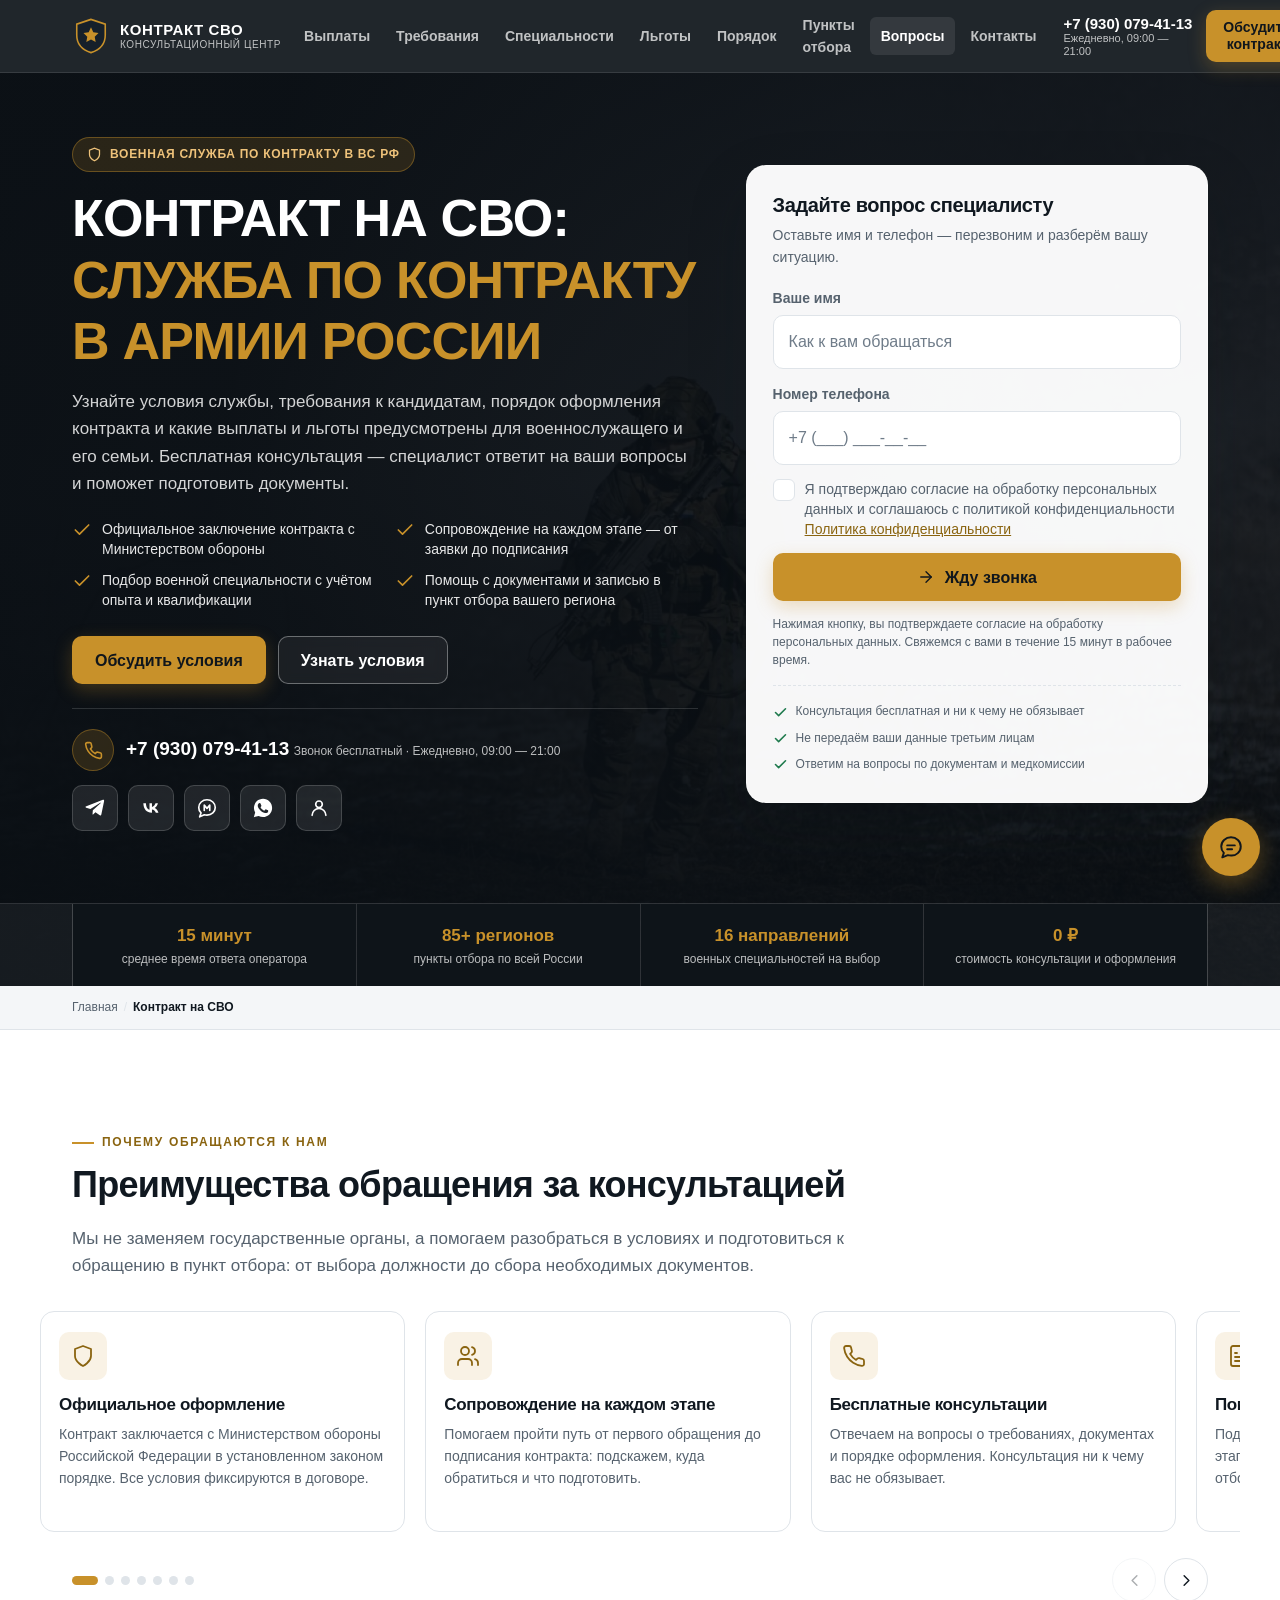
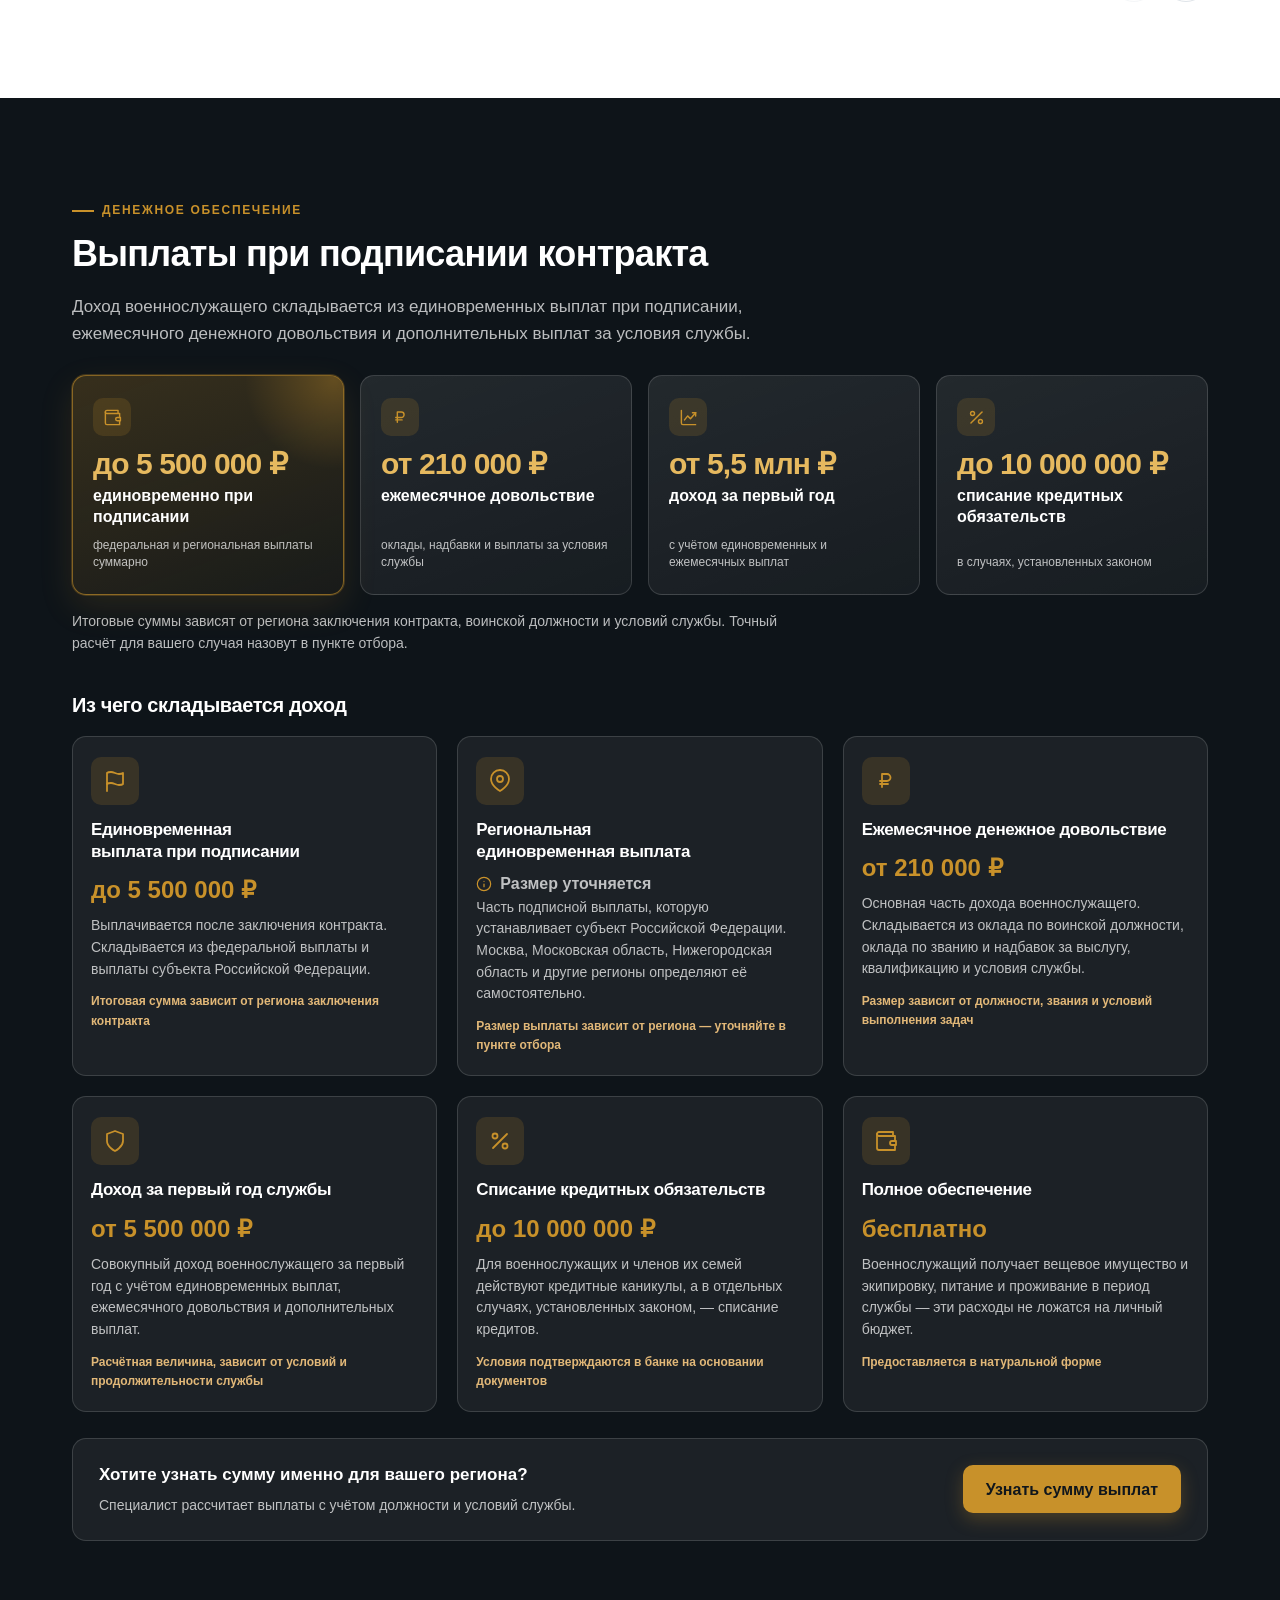
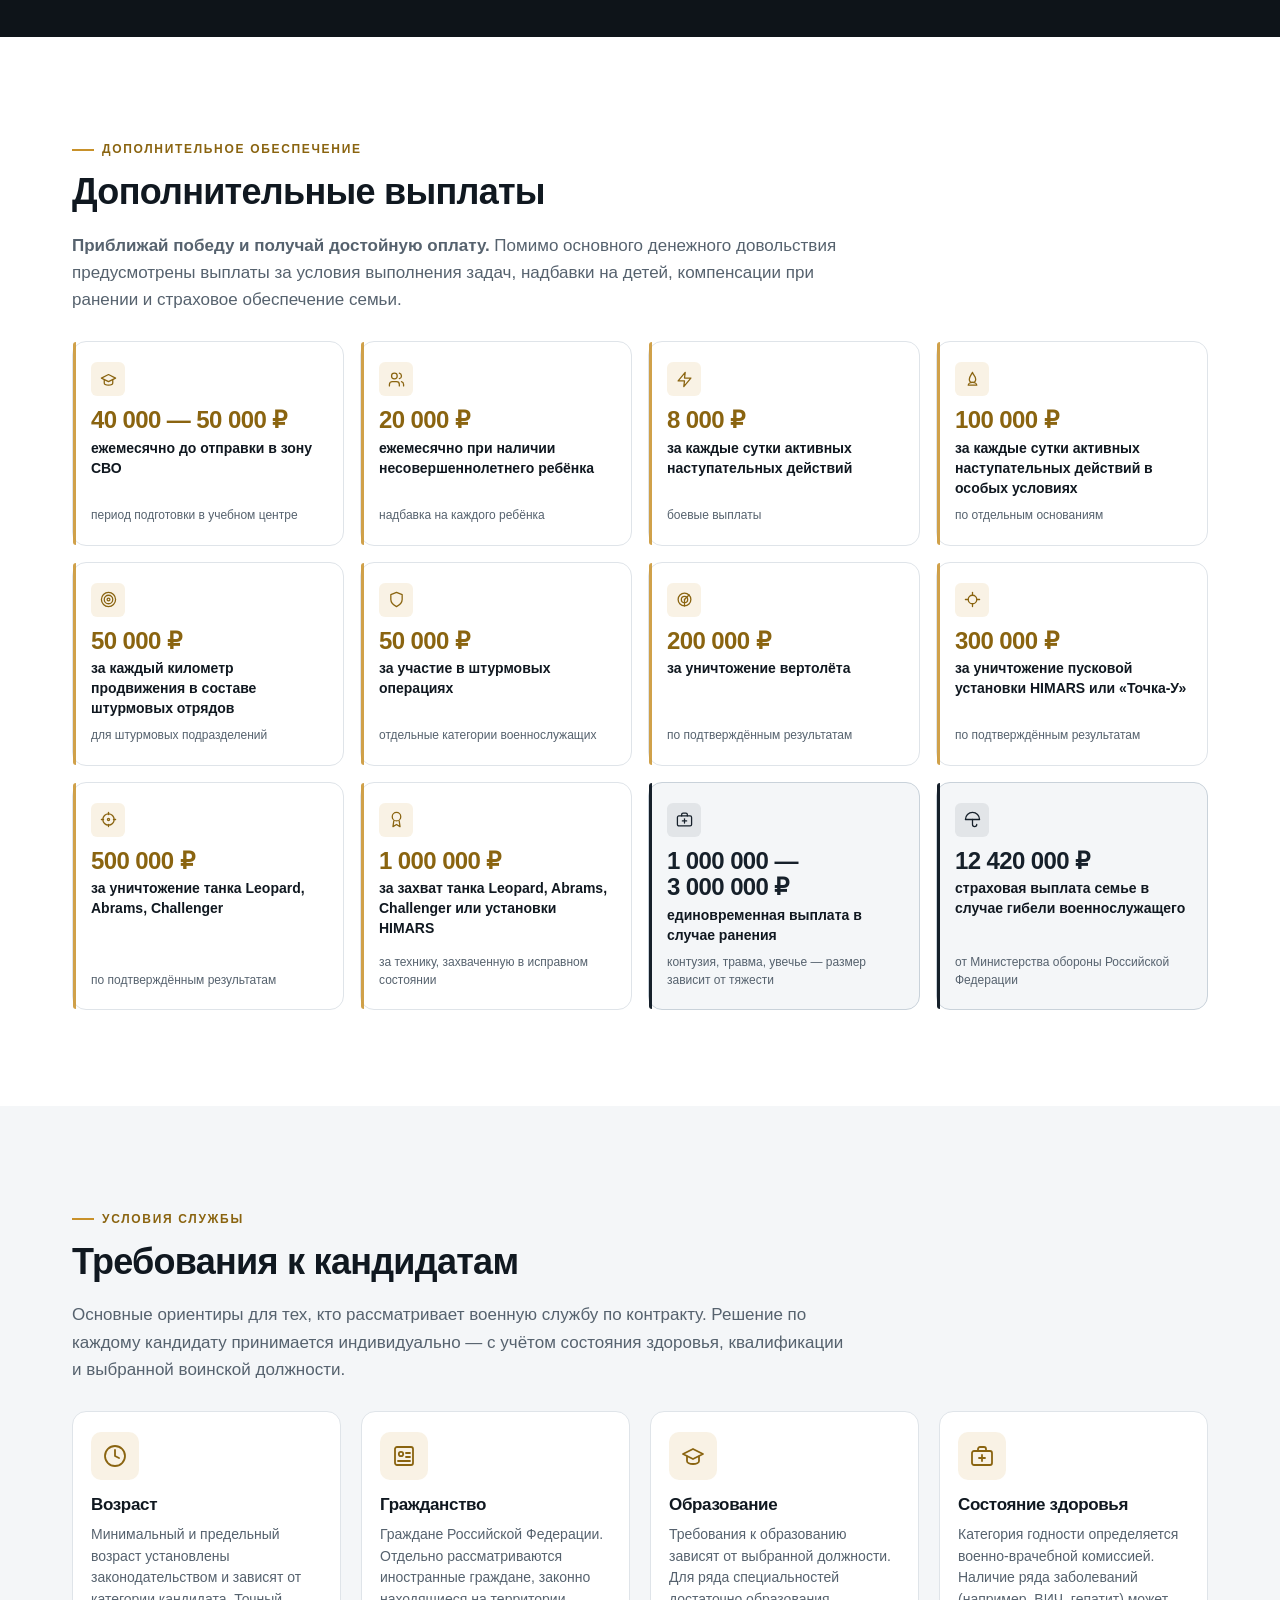
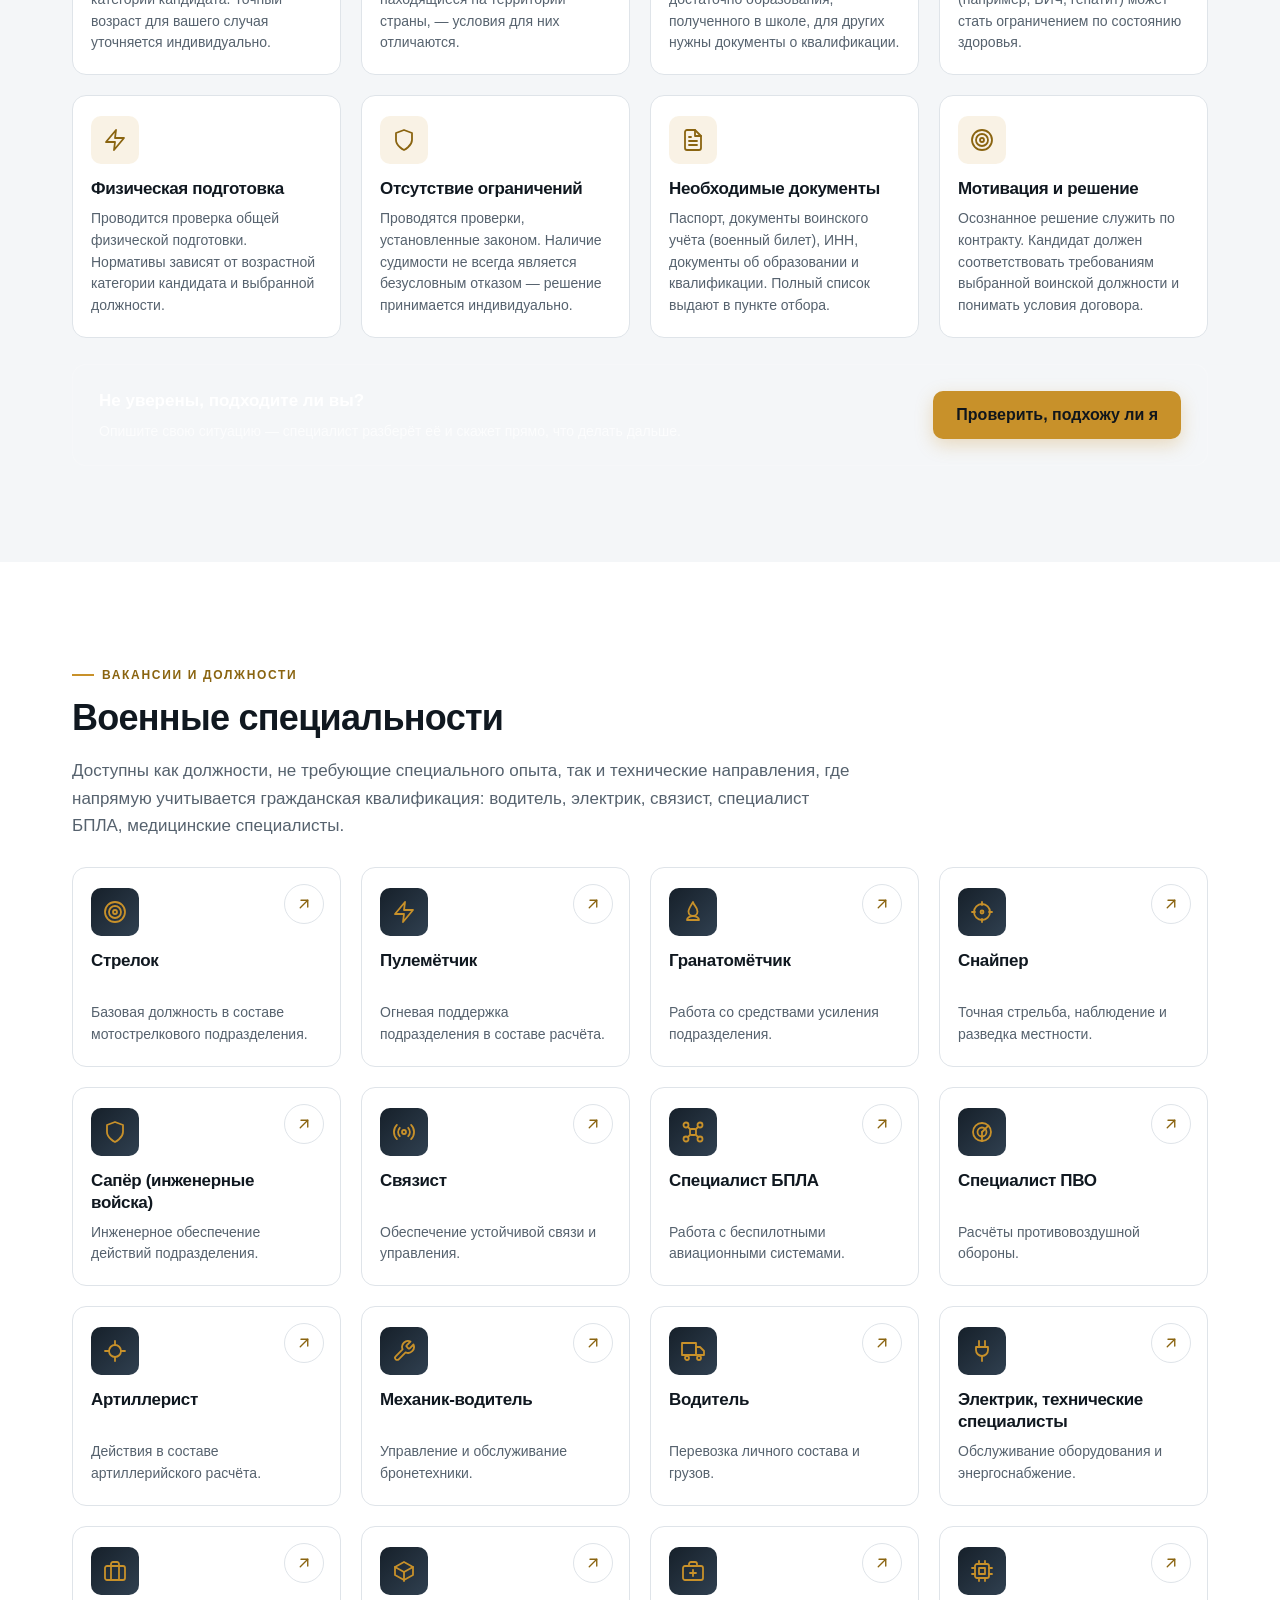
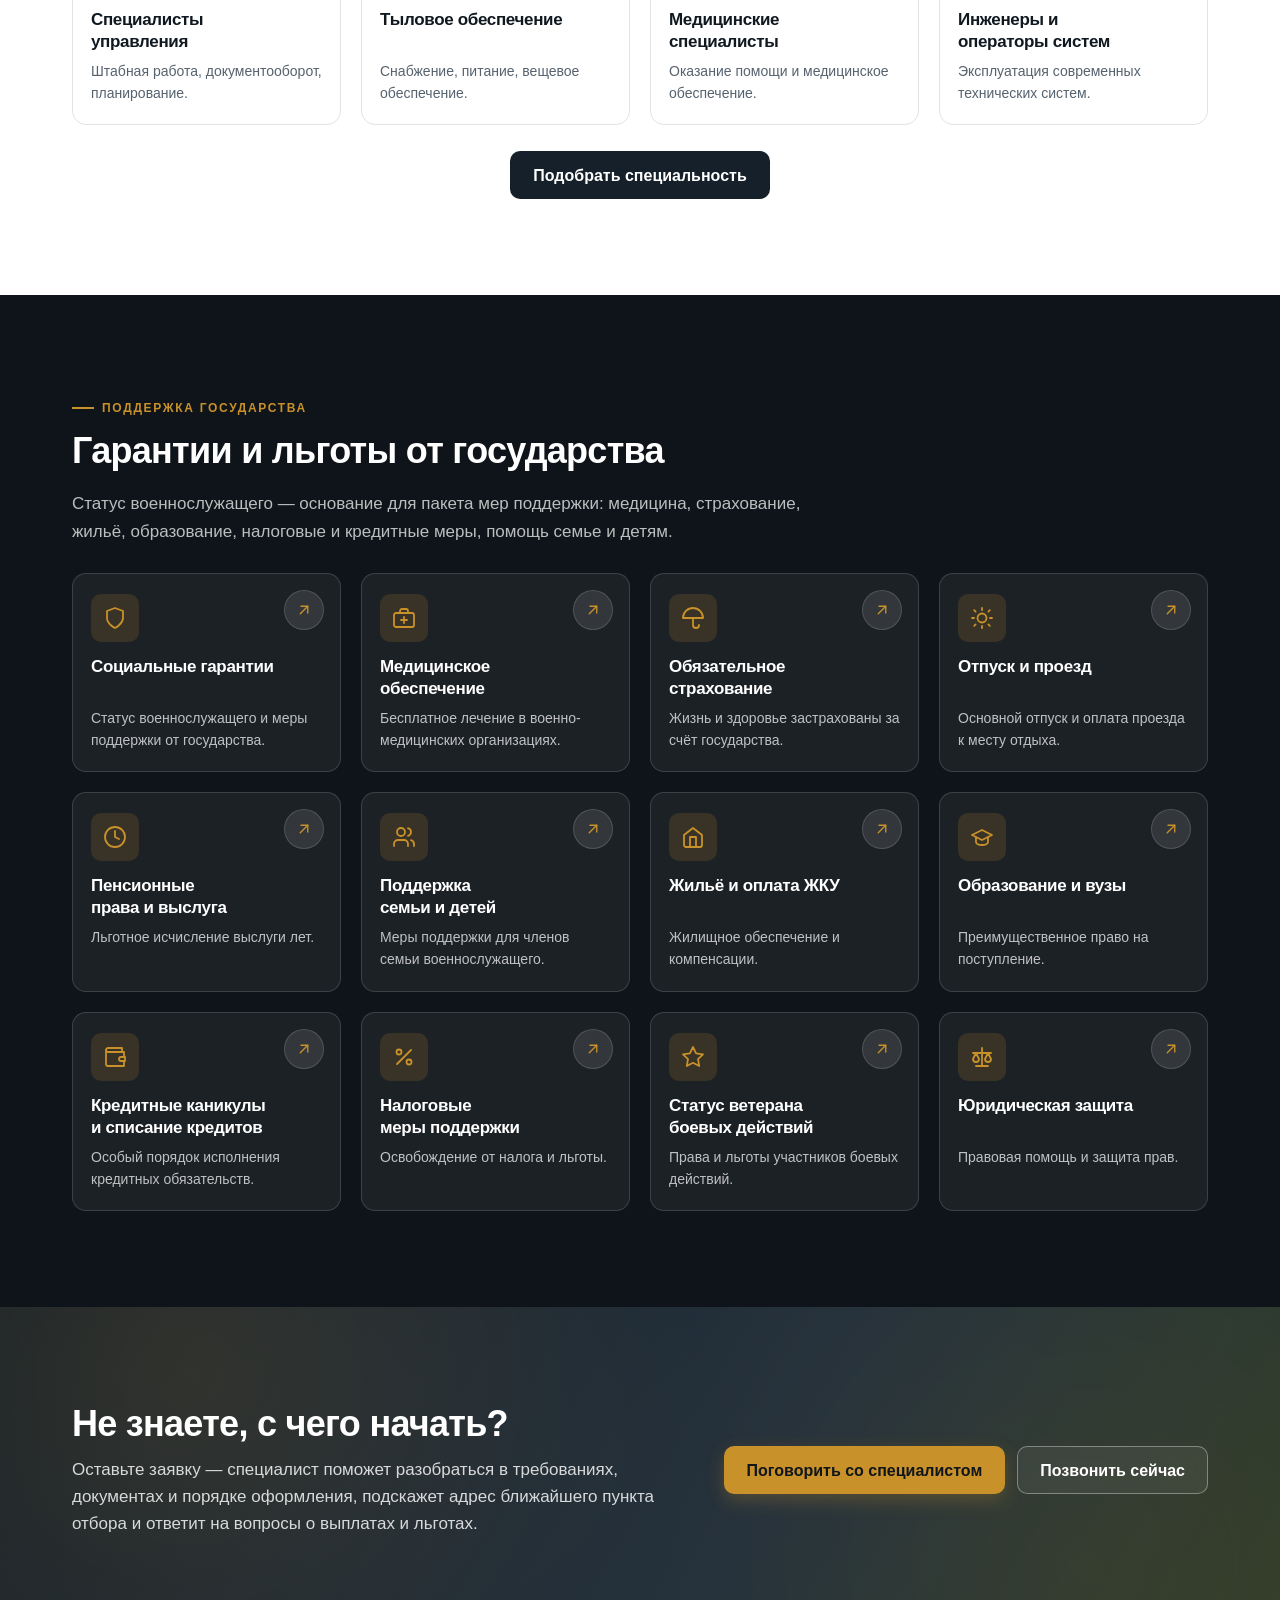
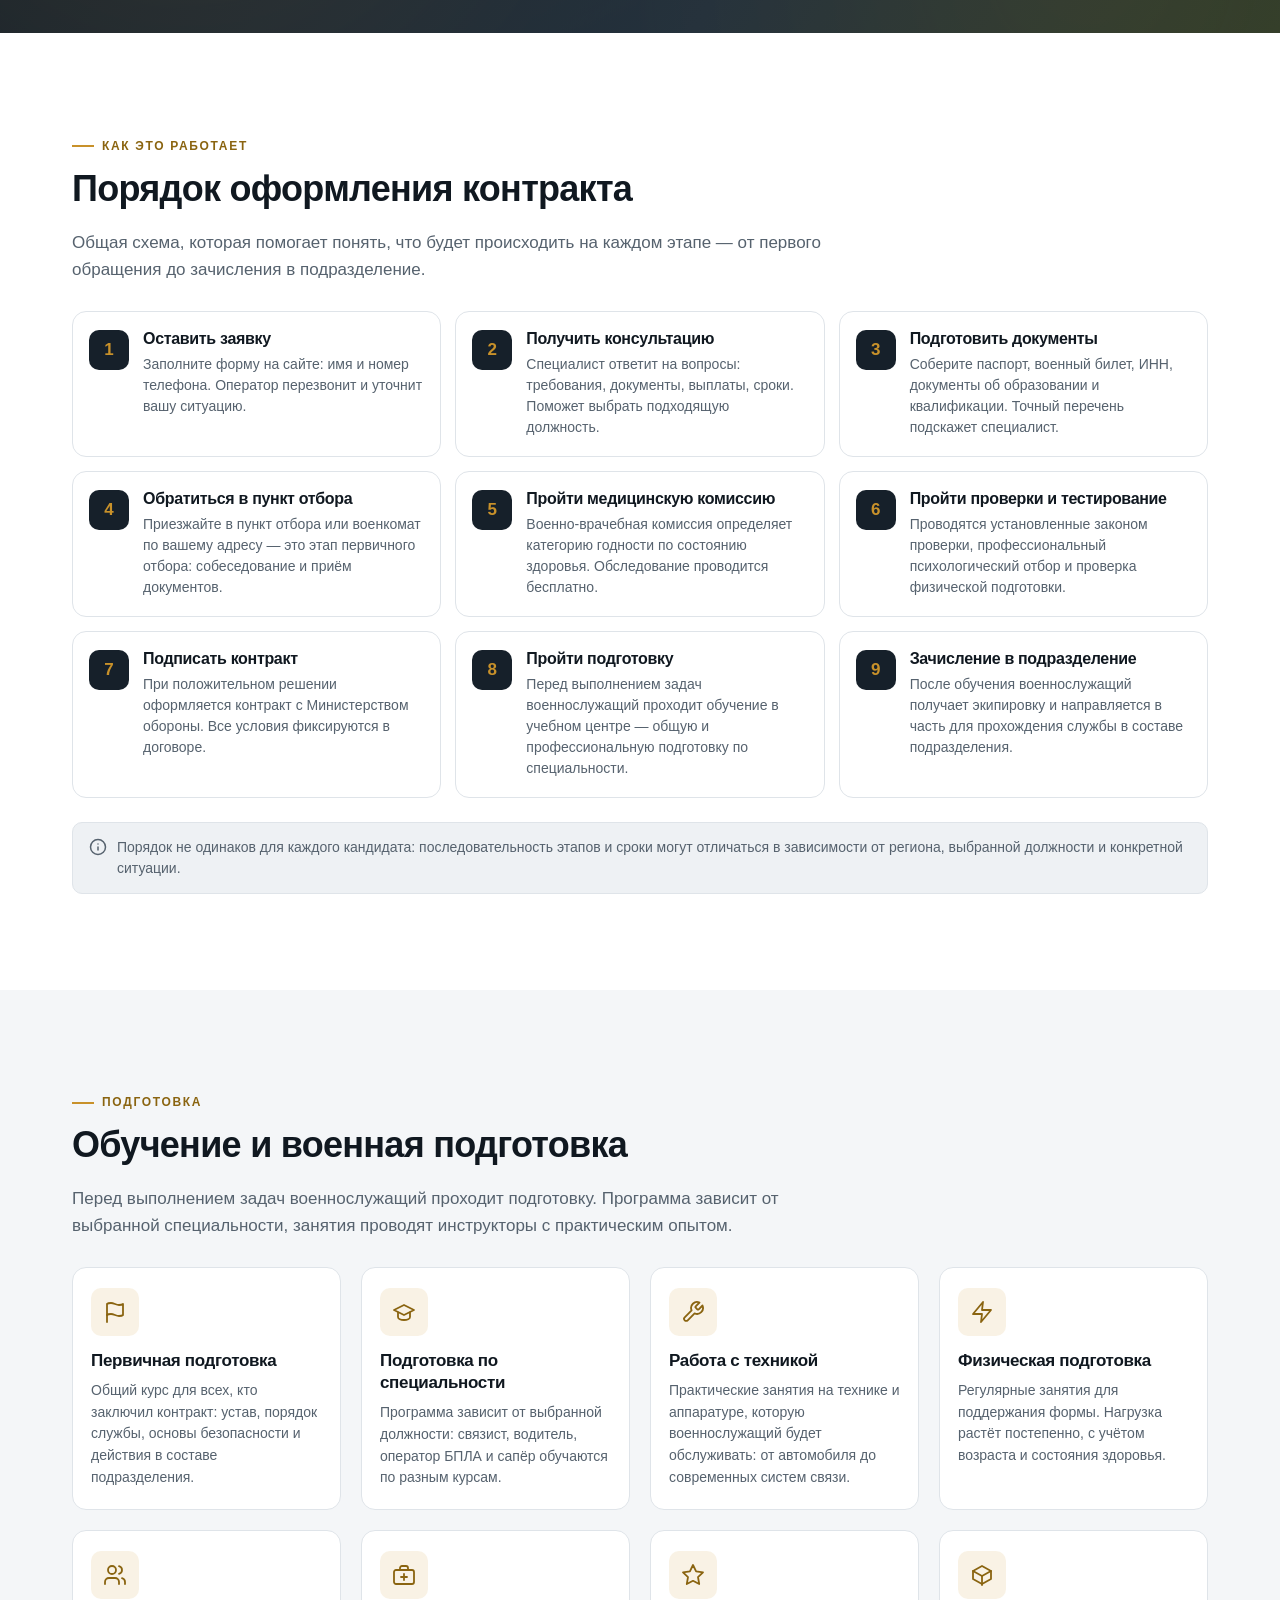
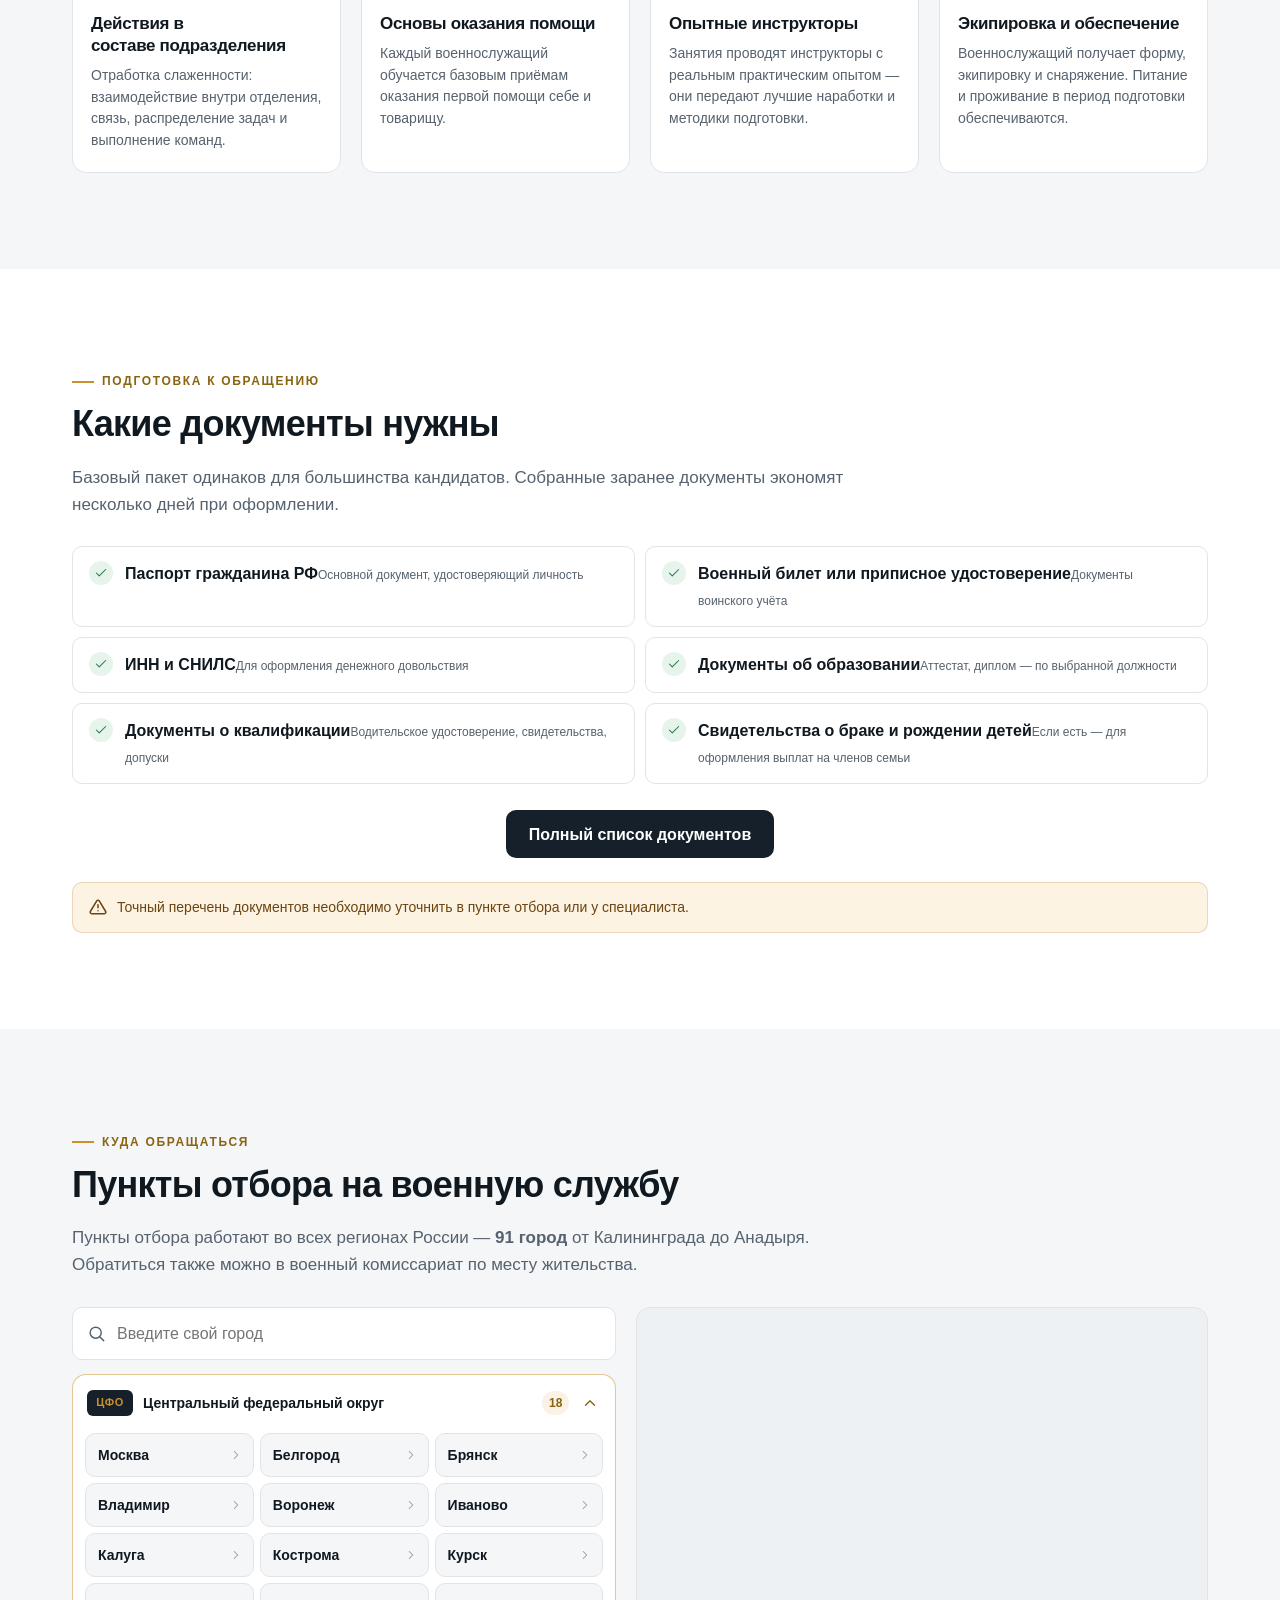
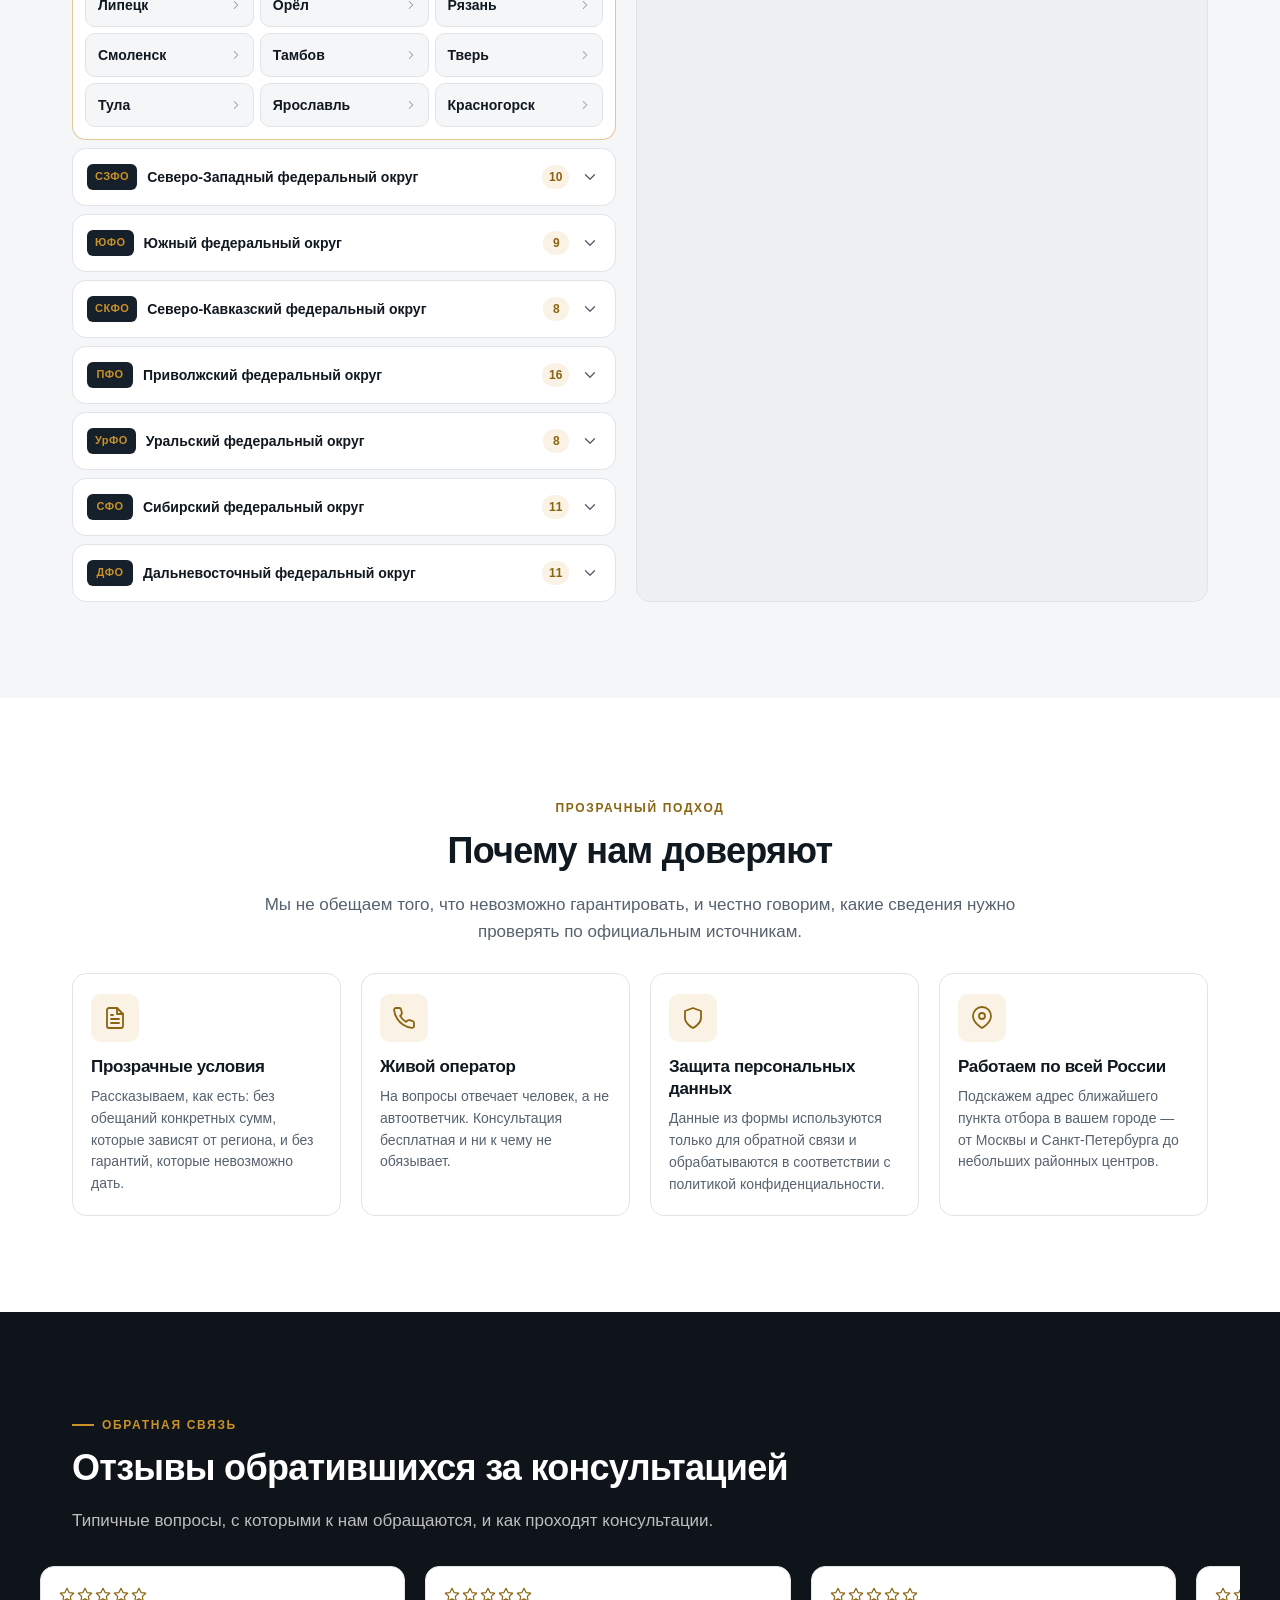
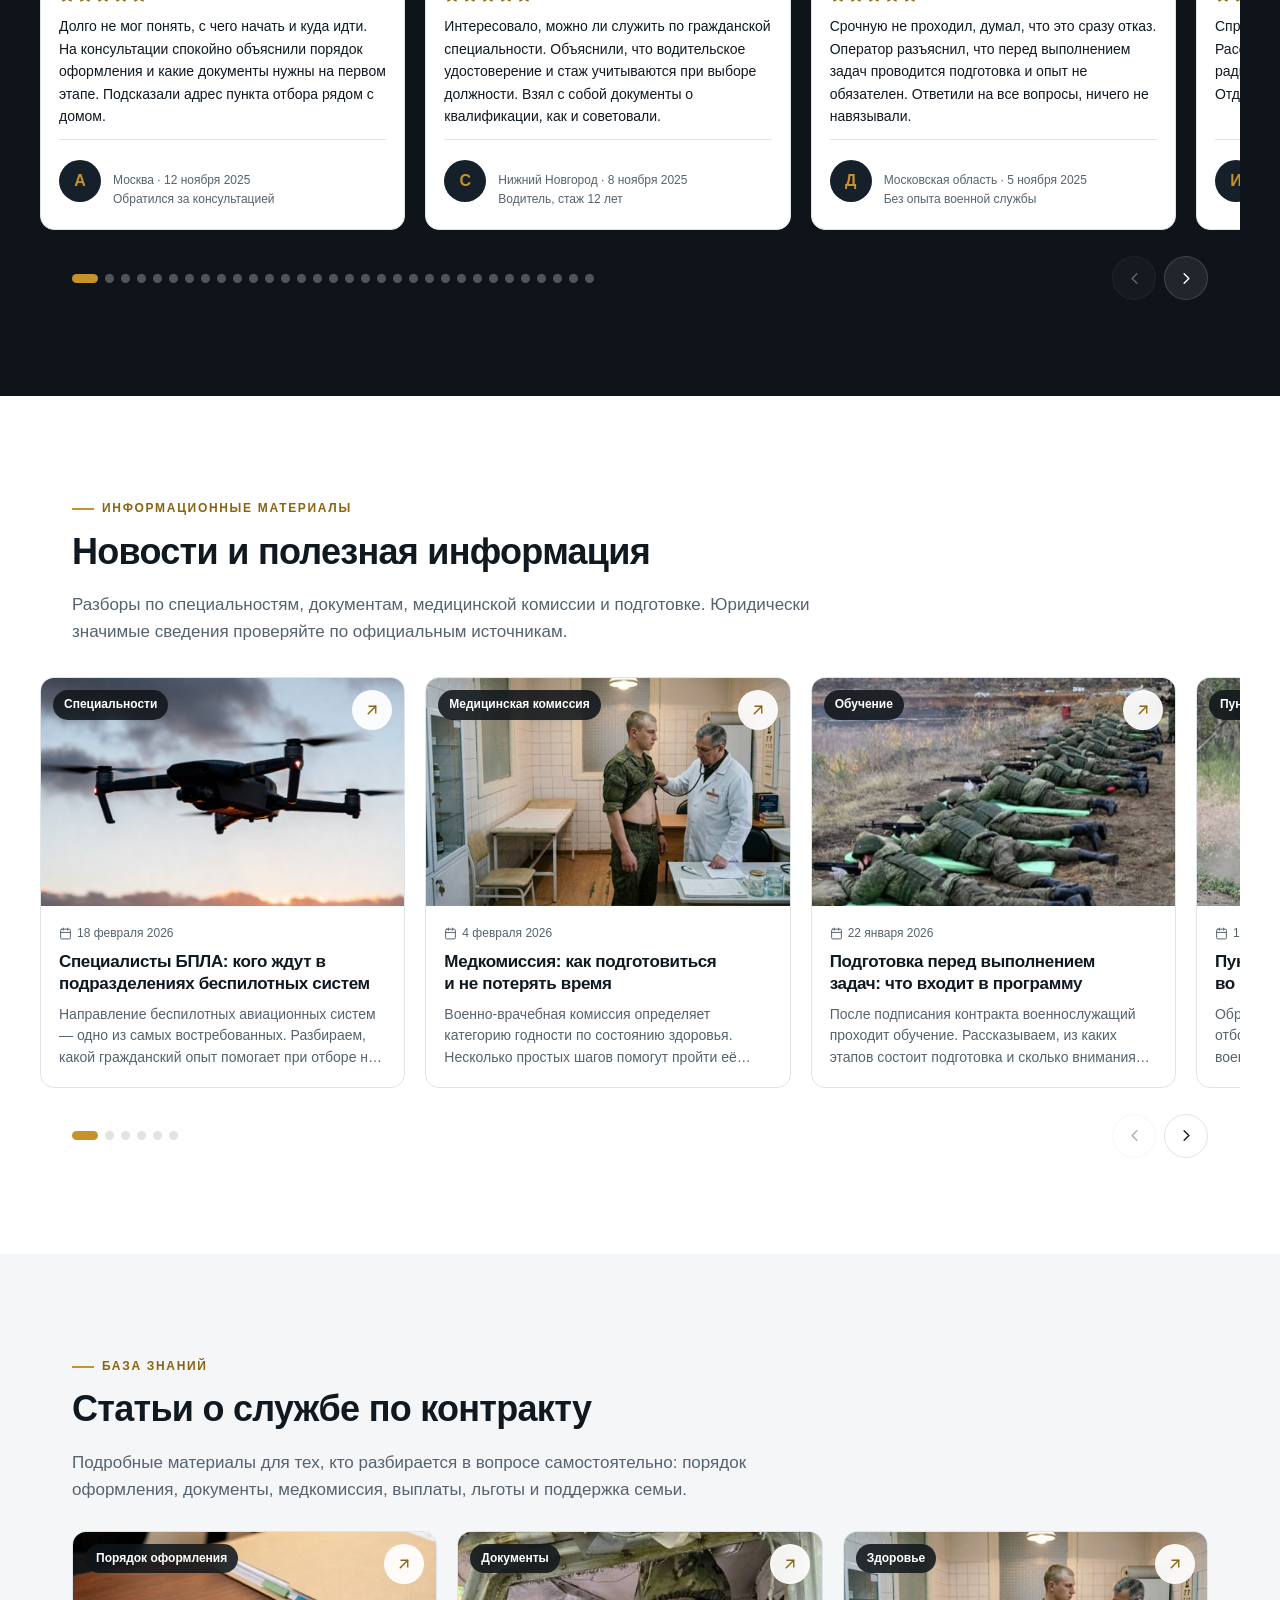
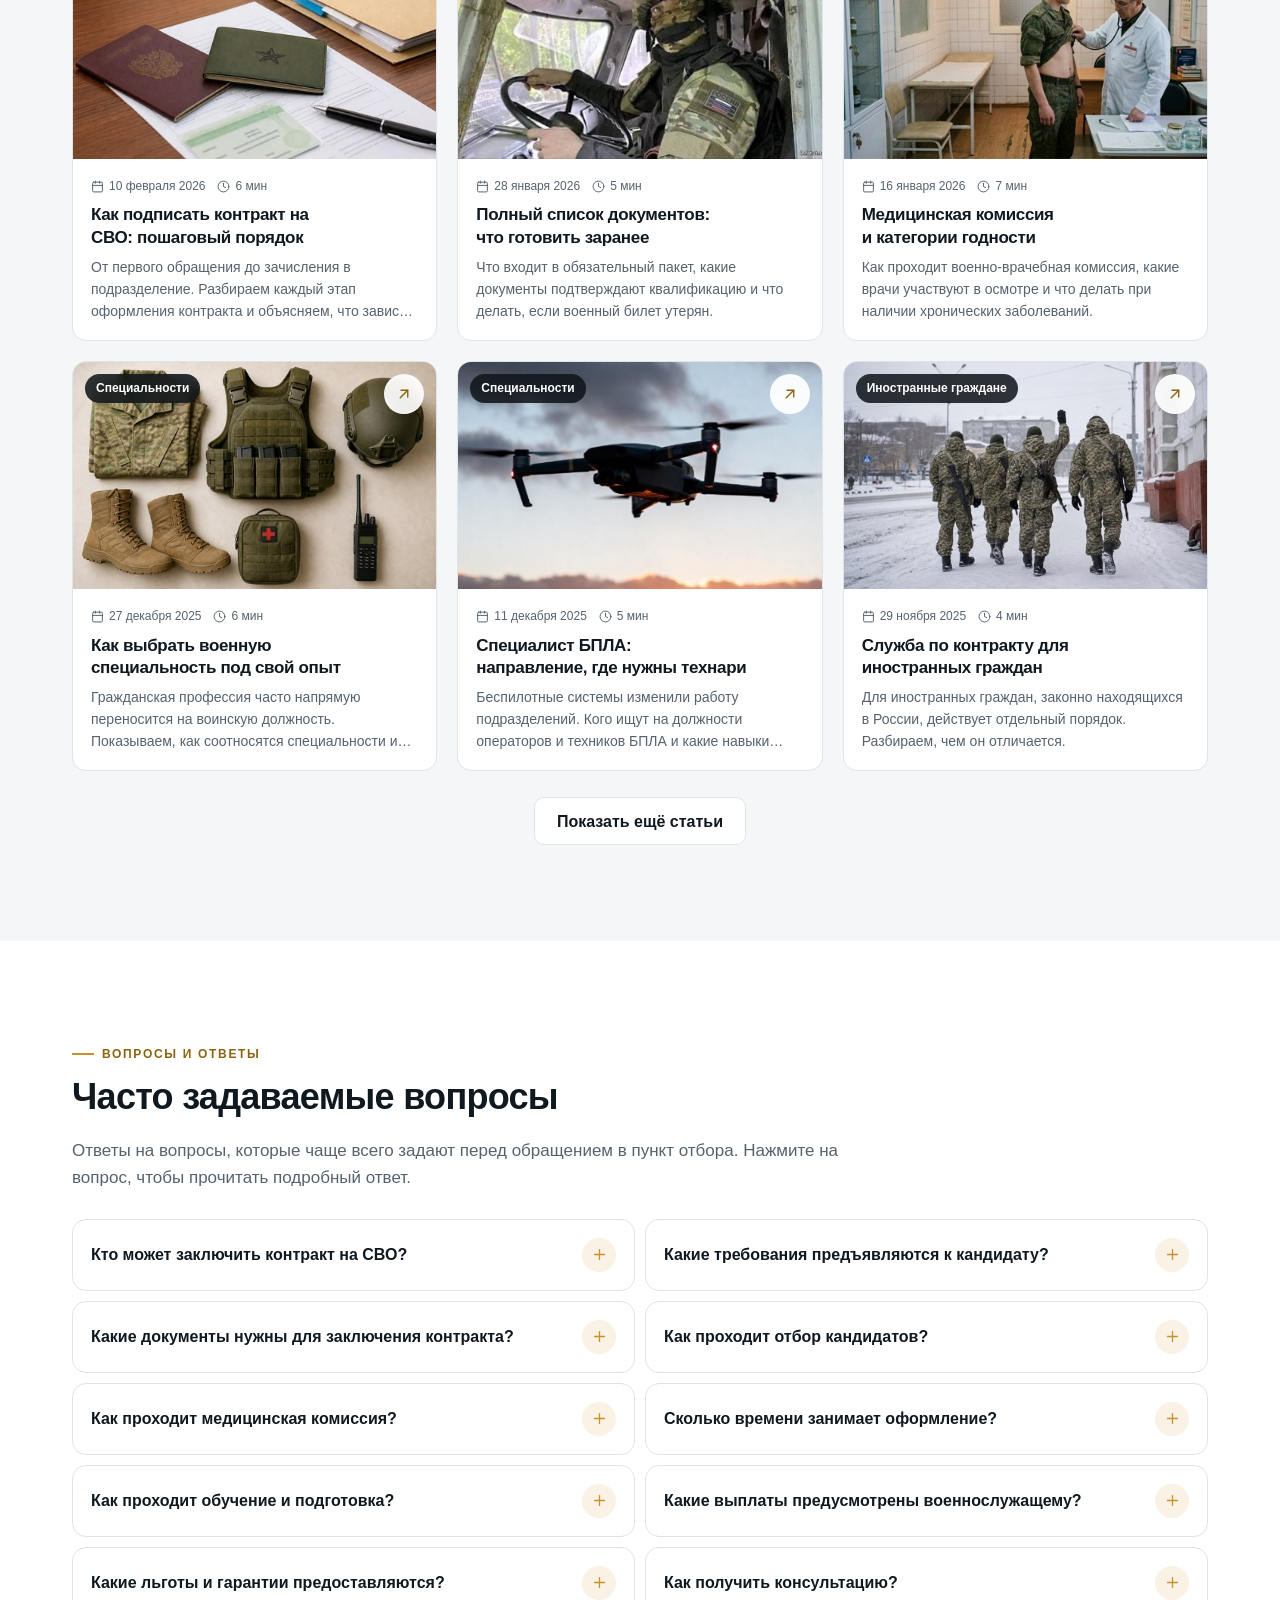
==== index.html @ 98c2fab1 "Лендинг «Контракт СВО»: статический сайт, чат и автодеплой Сайт без сборки и зависимостей — открывае" ====
<!DOCTYPE html>
<html lang="ru">
<head>
<meta charset="utf-8">
<meta name="viewport" content="width=device-width, initial-scale=1, viewport-fit=cover">
<title>Заключить контракт на СВО — Служба по контракту с Минобороны РФ</title>
<meta name="description" content="Контракт на СВО: служба по контракту и условия. Узнайте, как подписать контракт на СВО, требования, выплаты и порядок оформления службы на СВО.">
<meta name="keywords" content="контракт на сво, служба по контракту, военная служба, выплаты, льготы, пункт отбора, документы, минобороны">
<meta name="robots" content="index, follow, max-image-preview:large">
<meta name="theme-color" content="#0e1419">
<meta name="format-detection" content="telephone=no">
<link rel="canonical" href="https://example.ru/">

<!-- Open Graph -->
<meta property="og:type" content="website">
<meta property="og:locale" content="ru_RU">
<meta property="og:site_name" content="Контракт СВО — информационно-консультационный центр">
<meta property="og:title" content="Заключить контракт на СВО — Служба по контракту с Минобороны РФ">
<meta property="og:description" content="Контракт на СВО: служба по контракту и условия. Требования к кандидатам, выплаты, льготы, документы и порядок оформления.">
<meta property="og:url" content="https://example.ru/">
<meta property="og:image" content="https://example.ru/assets/img/hero-soldier.jpg">
<meta property="og:image:width" content="1600">
<meta property="og:image:height" content="1066">
<meta property="og:image:alt" content="Военнослужащий по контракту в экипировке">

<!-- Twitter Cards -->
<meta name="twitter:card" content="summary_large_image">
<meta name="twitter:title" content="Заключить контракт на СВО — Служба по контракту с Минобороны РФ">
<meta name="twitter:description" content="Условия службы по контракту, требования, выплаты, льготы и порядок оформления. Бесплатная консультация.">
<meta name="twitter:image" content="https://example.ru/assets/img/hero-soldier.jpg">

<link rel="icon" href="favicon.svg" type="image/svg+xml">
<link rel="apple-touch-icon" href="favicon.svg">
<link rel="preload" as="image" href="assets/img/hero-soldier.jpg" imagesrcset="assets/img/hero-soldier-480.jpg 480w, assets/img/hero-soldier-800.jpg 800w, assets/img/hero-soldier.jpg 1600w" imagesizes="100vw" fetchpriority="high">
<link rel="stylesheet" href="assets/css/style.css">

<!-- Структурированные данные -->
<script type="application/ld+json">
{
  "@context": "https://schema.org",
  "@graph": [
    {
      "@type": "WebSite",
      "@id": "https://example.ru/#website",
      "url": "https://example.ru/",
      "name": "Контракт СВО — информационно-консультационный центр",
      "inLanguage": "ru-RU",
      "description": "Информация об условиях службы по контракту в Вооружённых силах Российской Федерации"
    },
    {
      "@type": "WebPage",
      "@id": "https://example.ru/#webpage",
      "url": "https://example.ru/",
      "name": "Заключить контракт на СВО — Служба по контракту с Минобороны РФ",
      "isPartOf": { "@id": "https://example.ru/#website" },
      "description": "Контракт на СВО: служба по контракту и условия. Требования, выплаты и порядок оформления."
    },
    {
      "@type": "Organization",
      "@id": "https://example.ru/#org",
      "name": "Контракт СВО — информационно-консультационный центр",
      "url": "https://example.ru/",
      "telephone": "+7 (930) 079-41-13",
      "areaServed": "RU",
      "sameAs": [
        "https://t.me/svohelperru",
        "https://vk.ru/svohelper",
        "https://max.ru/id860330550789_biz"
      ],
      "contactPoint": {
        "@type": "ContactPoint",
        "telephone": "+79300794113",
        "contactType": "customer service",
        "availableLanguage": "Russian"
      }
    },
    {
      "@type": "BreadcrumbList",
      "itemListElement": [
        { "@type": "ListItem", "position": 1, "name": "Главная", "item": "https://example.ru/" },
        { "@type": "ListItem", "position": 2, "name": "Контракт на СВО" }
      ]
    },
    {
      "@type": "FAQPage",
      "mainEntity": [
        {
          "@type": "Question",
          "name": "Кто может заключить контракт на СВО?",
          "acceptedAnswer": {
            "@type": "Answer",
            "text": "Заключить контракт с Министерством обороны могут граждане Российской Федерации, соответствующие требованиям к возрасту, состоянию здоровья и уровню подготовки. Служба доступна как тем, кто прошёл срочную службу, так и тем, у кого нет опыта военной службы. Отдельно рассматриваются иностранные граждане, законно находящиеся на территории России."
          }
        },
        {
          "@type": "Question",
          "name": "Какие документы нужны для заключения контракта?",
          "acceptedAnswer": {
            "@type": "Answer",
            "text": "На первом этапе нужны паспорт гражданина РФ, военный билет или приписное удостоверение, ИНН и СНИЛС, документы об образовании. Дополнительно — документы, подтверждающие квалификацию, и свидетельства о браке и рождении детей. Полный перечень выдают в пункте отбора."
          }
        },
        {
          "@type": "Question",
          "name": "Какие выплаты предусмотрены военнослужащему по контракту?",
          "acceptedAnswer": {
            "@type": "Answer",
            "text": "Военнослужащий получает ежемесячное денежное довольствие, единовременную выплату при заключении контракта, а также региональные выплаты. Размер зависит от региона, должности и условий службы, поэтому актуальные суммы уточняются в пункте отбора."
          }
        },
        {
          "@type": "Question",
          "name": "Как проходит медицинская комиссия?",
          "acceptedAnswer": {
            "@type": "Answer",
            "text": "Военно-врачебная комиссия проводит освидетельствование: осмотр врачей-специалистов, анализы и обследования. По результатам определяется категория годности к военной службе. Освидетельствование кандидатов проводится бесплатно."
          }
        },
        {
          "@type": "Question",
          "name": "Как получить консультацию?",
          "acceptedAnswer": {
            "@type": "Answer",
            "text": "Оставьте заявку на сайте, указав имя и номер телефона, — оператор перезвонит в рабочее время. Также можно позвонить или написать в Telegram, WhatsApp или VK. Консультация бесплатная."
          }
        }
      ]
    }
  ]
}
</script>
</head>
<body>

<a class="skip-link" href="#main">Перейти к основному содержанию</a>

<!-- ====================== HEADER ====================== -->
<header class="header">
  <div class="container header__inner">
    <a class="logo" href="#top" aria-label="Контракт СВО — на главную">
      <svg class="logo__mark" viewBox="0 0 48 48" aria-hidden="true">
        <path d="M24 3 6 9v14c0 11 7.6 18.6 18 22 10.4-3.4 18-11 18-22V9L24 3z" fill="#16202a" stroke="#c8912a" stroke-width="2"/>
        <path d="M24 13l2.9 6.2 6.6.9-4.8 4.7 1.2 6.8L24 28.4 18.1 31.6l1.2-6.8-4.8-4.7 6.6-.9L24 13z" fill="#c8912a"/>
      </svg>
      <span class="logo__text">
        <span class="logo__title">Контракт СВО</span>
        <span class="logo__sub">Консультационный центр</span>
      </span>
    </a>

    <nav aria-label="Основная навигация">
      <ul class="nav">
        <li><a href="#payments">Выплаты</a></li>
        <li><a href="#requirements">Требования</a></li>
        <li><a href="#specialties">Специальности</a></li>
        <li><a href="#benefits">Льготы</a></li>
        <li><a href="#process">Порядок</a></li>
        <li><a href="#offices">Пункты отбора</a></li>
        <li><a href="#faq">Вопросы</a></li>
        <li><a href="#contacts">Контакты</a></li>
      </ul>
    </nav>

    <div class="header__actions">
      <a class="header__phone" href="tel:+79300794113" data-phone-link>
        <span class="header__phone-num" data-phone-text>+7 (930) 079-41-13</span>
        <span class="header__phone-hint" data-hours>Ежедневно, 09:00 — 21:00</span>
      </a>
      <button type="button" class="btn btn--primary btn--sm header__cta" data-open-form data-source="Шапка сайта">
        Обсудить контракт
      </button>
      <button type="button" class="burger" id="burger" aria-label="Открыть меню" aria-expanded="false" aria-controls="mobile-menu">
        <svg viewBox="0 0 24 24" fill="none" stroke="currentColor" stroke-width="2" stroke-linecap="round" aria-hidden="true">
          <path d="M3 7h18"/><path d="M3 12h18"/><path d="M3 17h18"/>
        </svg>
      </button>
    </div>
  </div>
</header>

<!-- ====================== МОБИЛЬНОЕ МЕНЮ ====================== -->
<div class="mobile-menu" id="mobile-menu" role="dialog" aria-modal="true" aria-label="Меню сайта">
  <div class="mobile-menu__overlay" data-menu-close></div>
  <div class="mobile-menu__panel">
    <div class="mobile-menu__head">
      <span class="logo__title" style="color:#fff">Меню</span>
      <button type="button" class="mobile-menu__close" data-menu-close aria-label="Закрыть меню">
        <svg viewBox="0 0 24 24" fill="none" stroke="currentColor" stroke-width="2" stroke-linecap="round" aria-hidden="true">
          <path d="M18 6 6 18"/><path d="M6 6l12 12"/>
        </svg>
      </button>
    </div>
    <ul class="mobile-menu__nav">
      <li><a href="#payments">Выплаты при подписании</a></li>
      <li><a href="#achievements">Дополнительные выплаты</a></li>
      <li><a href="#requirements">Требования к кандидатам</a></li>
      <li><a href="#specialties">Военные специальности</a></li>
      <li><a href="#benefits">Гарантии и льготы</a></li>
      <li><a href="#process">Порядок оформления</a></li>
      <li><a href="#training">Обучение</a></li>
      <li><a href="#documents">Документы</a></li>
      <li><a href="#offices">Пункты отбора</a></li>
      <li><a href="#reviews">Отзывы</a></li>
      <li><a href="#news">Новости</a></li>
      <li><a href="#articles">Статьи</a></li>
      <li><a href="#faq">Вопросы и ответы</a></li>
      <li><a href="#contacts">Контакты</a></li>
    </ul>
    <div class="mobile-menu__foot">
      <a class="mobile-menu__phone" href="tel:+79300794113" data-phone-link data-phone-text>+7 (930) 079-41-13</a>
      <div class="mobile-menu__hours" data-hours></div>
      <button type="button" class="btn btn--primary btn--block" data-open-form data-source="Мобильное меню">
        Связаться со специалистом
      </button>
      <div class="social-row" data-social-row></div>
    </div>
  </div>
</div>

<main id="main">

<!-- ====================== HERO ====================== -->
<section class="hero" id="top">
  <div class="hero__bg">
    <img src="assets/img/hero-soldier.jpg"
         srcset="assets/img/hero-soldier-480.jpg 480w, assets/img/hero-soldier-800.jpg 800w, assets/img/hero-soldier.jpg 1600w"
         sizes="100vw"
         alt="Военнослужащий по контракту в современной экипировке выполняет задачу на местности"
         width="1600" height="1066" fetchpriority="high" decoding="async">
  </div>

  <div class="container hero__inner">
    <div>
      <span class="hero__badge">
        <svg viewBox="0 0 24 24" fill="none" stroke="currentColor" stroke-width="2" aria-hidden="true"><path d="M12 22s8-4 8-10V5l-8-3-8 3v7c0 6 8 10 8 10z"/></svg>
        Военная служба по контракту в ВС РФ
      </span>

      <h1>Контракт на СВО: <span class="accent-line">служба по контракту в армии России</span></h1>

      <p class="hero__text">
        Узнайте условия службы, требования к кандидатам, порядок оформления контракта
        и какие выплаты и льготы предусмотрены для военнослужащего и его семьи.
        Бесплатная консультация — специалист ответит на ваши вопросы и поможет подготовить документы.
      </p>

      <ul class="hero__usp">
        <li>
          <svg viewBox="0 0 24 24" fill="none" stroke="currentColor" stroke-width="2" stroke-linecap="round" stroke-linejoin="round" aria-hidden="true"><polyline points="20 6 9 17 4 12"/></svg>
          <span>Официальное заключение контракта с Министерством обороны</span>
        </li>
        <li>
          <svg viewBox="0 0 24 24" fill="none" stroke="currentColor" stroke-width="2" stroke-linecap="round" stroke-linejoin="round" aria-hidden="true"><polyline points="20 6 9 17 4 12"/></svg>
          <span>Сопровождение на каждом этапе — от заявки до подписания</span>
        </li>
        <li>
          <svg viewBox="0 0 24 24" fill="none" stroke="currentColor" stroke-width="2" stroke-linecap="round" stroke-linejoin="round" aria-hidden="true"><polyline points="20 6 9 17 4 12"/></svg>
          <span>Подбор военной специальности с учётом опыта и квалификации</span>
        </li>
        <li>
          <svg viewBox="0 0 24 24" fill="none" stroke="currentColor" stroke-width="2" stroke-linecap="round" stroke-linejoin="round" aria-hidden="true"><polyline points="20 6 9 17 4 12"/></svg>
          <span>Помощь с документами и записью в пункт отбора вашего региона</span>
        </li>
      </ul>

      <div class="hero__actions">
        <button type="button" class="btn btn--primary" data-open-form data-source="Первый экран — кнопка">
          Обсудить условия
        </button>
        <a class="btn btn--ghost-light" href="#requirements">Узнать условия</a>
      </div>

      <div class="hero__contact">
        <a class="hero__phone" href="tel:+79300794113" data-phone-link>
          <span class="hero__phone-icon">
            <svg viewBox="0 0 24 24" fill="none" stroke="currentColor" stroke-width="2" stroke-linecap="round" stroke-linejoin="round" aria-hidden="true"><path d="M22 16.92v3a2 2 0 0 1-2.18 2 19.8 19.8 0 0 1-8.63-3.07 19.5 19.5 0 0 1-6-6A19.8 19.8 0 0 1 2.12 4.2 2 2 0 0 1 4.11 2h3a2 2 0 0 1 2 1.72c.13.96.36 1.9.7 2.81a2 2 0 0 1-.45 2.11L8.09 9.91a16 16 0 0 0 6 6l1.27-1.27a2 2 0 0 1 2.11-.45c.91.34 1.85.57 2.81.7A2 2 0 0 1 22 16.92z"/></svg>
          </span>
          <span>
            <span class="hero__phone-num" data-phone-text>+7 (930) 079-41-13</span>
            <span class="hero__phone-hint">Звонок бесплатный · <span data-hours></span></span>
          </span>
        </a>

        <div class="social-row" data-social-row></div>
      </div>
    </div>

    <div class="hero-form">
      <h2 class="hero-form__title">Задайте вопрос специалисту</h2>
      <p class="hero-form__sub">Оставьте имя и телефон — перезвоним и разберём вашу ситуацию.</p>
      <div id="hero-form-host"></div>
      <ul class="hero-form__benefits">
        <li><svg viewBox="0 0 24 24" fill="none" stroke="currentColor" stroke-width="2.5" stroke-linecap="round" stroke-linejoin="round" aria-hidden="true"><polyline points="20 6 9 17 4 12"/></svg> Консультация бесплатная и ни к чему не обязывает</li>
        <li><svg viewBox="0 0 24 24" fill="none" stroke="currentColor" stroke-width="2.5" stroke-linecap="round" stroke-linejoin="round" aria-hidden="true"><polyline points="20 6 9 17 4 12"/></svg> Не передаём ваши данные третьим лицам</li>
        <li><svg viewBox="0 0 24 24" fill="none" stroke="currentColor" stroke-width="2.5" stroke-linecap="round" stroke-linejoin="round" aria-hidden="true"><polyline points="20 6 9 17 4 12"/></svg> Ответим на вопросы по документам и медкомиссии</li>
      </ul>
    </div>
  </div>

  <div class="hero-strip">
    <div class="container">
      <div class="hero-strip__grid">
        <div class="hero-strip__item">
          <div class="hero-strip__value">15 минут</div>
          <div class="hero-strip__label">среднее время ответа оператора</div>
        </div>
        <div class="hero-strip__item">
          <div class="hero-strip__value">85+ регионов</div>
          <div class="hero-strip__label">пункты отбора по всей России</div>
        </div>
        <div class="hero-strip__item">
          <div class="hero-strip__value">16 направлений</div>
          <div class="hero-strip__label">военных специальностей на выбор</div>
        </div>
        <div class="hero-strip__item">
          <div class="hero-strip__value">0 ₽</div>
          <div class="hero-strip__label">стоимость консультации и оформления</div>
        </div>
      </div>
    </div>
  </div>
</section>

<!-- ====================== ХЛЕБНЫЕ КРОШКИ ====================== -->
<nav class="breadcrumbs" aria-label="Хлебные крошки">
  <div class="container">
    <ol>
      <li><a href="#top">Главная</a></li>
      <li><span aria-current="page">Контракт на СВО</span></li>
    </ol>
  </div>
</nav>

<!-- ====================== ПРЕИМУЩЕСТВА ====================== -->
<section class="section" id="advantages">
  <div class="container">
    <div class="section__head reveal">
      <span class="eyebrow">Почему обращаются к нам</span>
      <h2>Преимущества обращения за консультацией</h2>
      <p class="section__subtitle">
        Мы не заменяем государственные органы, а помогаем разобраться в условиях и подготовиться
        к обращению в пункт отбора: от выбора должности до сбора необходимых документов.
      </p>
    </div>
    <div id="advantages-carousel" class="reveal"></div>
  </div>
</section>

<!-- ====================== ВЫПЛАТЫ ====================== -->
<section class="section section--dark" id="payments">
  <div class="container">
    <div class="section__head reveal">
      <span class="eyebrow">Денежное обеспечение</span>
      <h2>Выплаты при подписании контракта</h2>
      <p class="section__subtitle">
        Доход военнослужащего складывается из единовременных выплат при подписании,
        ежемесячного денежного довольствия и дополнительных выплат за условия службы.
      </p>
    </div>

    <!-- Ключевые цифры -->
    <div class="pay-hero reveal" id="payments-highlights"></div>

    <p class="pay-hero__caption reveal">
      Итоговые суммы зависят от региона заключения контракта, воинской должности и условий службы.
      Точный расчёт для вашего случая назовут в пункте отбора.
    </p>

    <!-- Из чего складывается доход -->
    <h3 class="section__sub-h reveal">Из чего складывается доход</h3>
    <div class="grid grid--3 reveal scroll-mobile" id="payments-grid"></div>

    <div class="cta-inline reveal">
      <div>
        <strong>Хотите узнать сумму именно для вашего региона?</strong>
        <span>Специалист рассчитает выплаты с учётом должности и условий службы.</span>
      </div>
      <button type="button" class="btn btn--primary" data-open-form data-source="Секция выплат">
        Узнать сумму выплат
      </button>
    </div>
  </div>
</section>

<!-- ====================== ДОПОЛНИТЕЛЬНЫЕ ВЫПЛАТЫ ====================== -->
<section class="section" id="achievements">
  <div class="container">
    <div class="section__head reveal">
      <span class="eyebrow">Дополнительное обеспечение</span>
      <h2>Дополнительные выплаты</h2>
      <p class="section__subtitle">
        <strong>Приближай победу и получай достойную оплату.</strong>
        Помимо основного денежного довольствия предусмотрены выплаты за условия выполнения задач,
        надбавки на детей, компенсации при ранении и страховое обеспечение семьи.
      </p>
    </div>

    <div class="payout-grid reveal" id="extra-payments-grid"></div>

  </div>
</section>

<!-- ====================== ТРЕБОВАНИЯ ====================== -->
<section class="section section--soft" id="requirements">
  <div class="container">
    <div class="section__head reveal">
      <span class="eyebrow">Условия службы</span>
      <h2>Требования к кандидатам</h2>
      <p class="section__subtitle">
        Основные ориентиры для тех, кто рассматривает военную службу по контракту.
        Решение по каждому кандидату принимается индивидуально — с учётом состояния здоровья,
        квалификации и выбранной воинской должности.
      </p>
    </div>

    <div class="grid grid--4 reveal scroll-mobile" id="requirements-grid"></div>

    <div class="cta-inline reveal">
      <div>
        <strong>Не уверены, подходите ли вы?</strong>
        <span>Опишите свою ситуацию — специалист разберёт её и скажет прямо, что делать дальше.</span>
      </div>
      <button type="button" class="btn btn--primary" data-open-form data-source="Секция требований">
        Проверить, подхожу ли я
      </button>
    </div>

  </div>
</section>

<!-- ====================== СПЕЦИАЛЬНОСТИ ====================== -->
<section class="section" id="specialties">
  <div class="container">
    <div class="section__head reveal">
      <span class="eyebrow">Вакансии и должности</span>
      <h2>Военные специальности</h2>
      <p class="section__subtitle">
        Доступны как должности, не требующие специального опыта, так и технические направления,
        где напрямую учитывается гражданская квалификация: водитель, электрик, связист,
        специалист БПЛА, медицинские специалисты.
      </p>
    </div>

    <div class="grid grid--4 reveal scroll-mobile" id="specialties-grid"></div>

    <div class="load-more reveal">
      <button type="button" class="btn btn--dark" data-open-form data-source="Специальности — подбор">
        Подобрать специальность
      </button>
    </div>
  </div>
</section>

<!-- ====================== ЛЬГОТЫ ====================== -->
<section class="section section--dark" id="benefits">
  <div class="container">
    <div class="section__head reveal">
      <span class="eyebrow">Поддержка государства</span>
      <h2>Гарантии и льготы от государства</h2>
      <p class="section__subtitle">
        Статус военнослужащего — основание для пакета мер поддержки: медицина, страхование,
        жильё, образование, налоговые и кредитные меры, помощь семье и детям.
      </p>
    </div>
    <div class="grid grid--4 reveal scroll-mobile" id="benefits-grid"></div>
  </div>
</section>

<!-- ====================== CTA ====================== -->
<section class="section cta-band">
  <div class="container cta-band__inner">
    <div>
      <h2>Не знаете, с чего начать?</h2>
      <p>Оставьте заявку — специалист поможет разобраться в требованиях, документах и порядке оформления,
         подскажет адрес ближайшего пункта отбора и ответит на вопросы о выплатах и льготах.</p>
    </div>
    <div class="cta-band__actions">
      <button type="button" class="btn btn--primary" data-open-form data-source="CTA-секция">
        Поговорить со специалистом
      </button>
      <a class="btn btn--ghost-light" href="tel:+79300794113" data-phone-link>Позвонить сейчас</a>
    </div>
  </div>
</section>

<!-- ====================== ПОРЯДОК ОФОРМЛЕНИЯ ====================== -->
<section class="section" id="process">
  <div class="container">
    <div class="section__head reveal">
      <span class="eyebrow">Как это работает</span>
      <h2>Порядок оформления контракта</h2>
      <p class="section__subtitle">
        Общая схема, которая помогает понять, что будет происходить на каждом этапе — от первого
        обращения до зачисления в подразделение.
      </p>
    </div>

    <div class="steps reveal scroll-mobile" id="process-steps"></div>

    <div class="note note--info reveal" style="margin-top:24px">
      <svg viewBox="0 0 24 24" fill="none" stroke="currentColor" stroke-width="2" stroke-linecap="round" stroke-linejoin="round" aria-hidden="true"><circle cx="12" cy="12" r="10"/><path d="M12 16v-4"/><path d="M12 8h.01"/></svg>
      <span>
        Порядок не одинаков для каждого кандидата: последовательность этапов и сроки могут
        отличаться в зависимости от региона, выбранной должности и конкретной ситуации.
      </span>
    </div>
  </div>
</section>

<!-- ====================== ОБУЧЕНИЕ ====================== -->
<section class="section section--soft" id="training">
  <div class="container">
    <div class="section__head reveal">
      <span class="eyebrow">Подготовка</span>
      <h2>Обучение и военная подготовка</h2>
      <p class="section__subtitle">
        Перед выполнением задач военнослужащий проходит подготовку. Программа зависит от выбранной
        специальности, занятия проводят инструкторы с практическим опытом.
      </p>
    </div>
    <div class="grid grid--4 reveal scroll-mobile" id="training-grid"></div>
  </div>
</section>

<!-- ====================== ДОКУМЕНТЫ ====================== -->
<section class="section" id="documents">
  <div class="container">
    <div class="section__head reveal">
      <span class="eyebrow">Подготовка к обращению</span>
      <h2>Какие документы нужны</h2>
      <p class="section__subtitle">
        Базовый пакет одинаков для большинства кандидатов. Собранные заранее документы экономят
        несколько дней при оформлении.
      </p>
    </div>

    <ul class="checklist reveal" id="documents-list"></ul>

    <div class="load-more reveal">
      <button type="button" class="btn btn--dark" data-open-documents>
        Полный список документов
      </button>
    </div>

    <div class="note reveal" style="margin-top:24px">
      <svg viewBox="0 0 24 24" fill="none" stroke="currentColor" stroke-width="2" stroke-linecap="round" stroke-linejoin="round" aria-hidden="true"><path d="M10.3 3.9 1.8 18a2 2 0 0 0 1.7 3h17a2 2 0 0 0 1.7-3L13.7 3.9a2 2 0 0 0-3.4 0z"/><path d="M12 9v4"/><path d="M12 17h.01"/></svg>
      <span>Точный перечень документов необходимо уточнить в пункте отбора или у специалиста.</span>
    </div>
  </div>
</section>

<!-- ====================== ПУНКТЫ ОТБОРА ====================== -->
<section class="section section--soft" id="offices">
  <div class="container">
    <div class="section__head reveal">
      <span class="eyebrow">Куда обращаться</span>
      <h2>Пункты отбора на военную службу</h2>
      <p class="section__subtitle">
        Пункты отбора работают во всех регионах России — <strong><span id="offices-total">91</span> город</strong>
        от Калининграда до Анадыря. Обратиться также можно в военный комиссариат по месту жительства.
      </p>
    </div>

    <div class="offices reveal">
      <div>
        <div class="office-search">
          <svg viewBox="0 0 24 24" fill="none" stroke="currentColor" stroke-width="1.8" stroke-linecap="round" stroke-linejoin="round" aria-hidden="true"><circle cx="11" cy="11" r="7"/><path d="M21 21l-4.3-4.3"/></svg>
          <input type="search" id="office-filter" class="office-search__input"
                 placeholder="Введите свой город" aria-label="Поиск города" autocomplete="off">
        </div>

        <div class="districts" id="offices-list"></div>

        <p class="offices__empty" id="offices-empty" hidden>
          Такого города нет в списке. Позвоните нам — подскажем ближайший пункт отбора.
        </p>
      </div>

      <div class="map" id="map-root" role="region" aria-label="Карта расположения пунктов отбора"></div>
    </div>
  </div>
</section>

<!-- ====================== ДОВЕРИЕ ====================== -->
<section class="section" id="trust">
  <div class="container">
    <div class="section__head section__head--center reveal">
      <span class="eyebrow">Прозрачный подход</span>
      <h2>Почему нам доверяют</h2>
      <p class="section__subtitle">
        Мы не обещаем того, что невозможно гарантировать, и честно говорим, какие сведения
        нужно проверять по официальным источникам.
      </p>
    </div>
    <div class="grid grid--4 reveal scroll-mobile" id="trust-grid"></div>
  </div>
</section>

<!-- ====================== ОТЗЫВЫ ====================== -->
<section class="section section--dark" id="reviews">
  <div class="container">
    <div class="section__head reveal">
      <span class="eyebrow">Обратная связь</span>
      <h2>Отзывы обратившихся за консультацией</h2>
      <p class="section__subtitle">
        Типичные вопросы, с которыми к нам обращаются, и как проходят консультации.
      </p>
    </div>
    <div id="reviews-carousel" class="reveal"></div>
  </div>
</section>

<!-- ====================== НОВОСТИ ====================== -->
<section class="section" id="news">
  <div class="container">
    <div class="section__head reveal">
      <span class="eyebrow">Информационные материалы</span>
      <h2>Новости и полезная информация</h2>
      <p class="section__subtitle">
        Разборы по специальностям, документам, медицинской комиссии и подготовке.
        Юридически значимые сведения проверяйте по официальным источникам.
      </p>
    </div>
    <div id="news-carousel" class="reveal"></div>
  </div>
</section>

<!-- ====================== СТАТЬИ ====================== -->
<section class="section section--soft" id="articles">
  <div class="container">
    <div class="section__head reveal">
      <span class="eyebrow">База знаний</span>
      <h2>Статьи о службе по контракту</h2>
      <p class="section__subtitle">
        Подробные материалы для тех, кто разбирается в вопросе самостоятельно: порядок оформления,
        документы, медкомиссия, выплаты, льготы и поддержка семьи.
      </p>
    </div>

    <div class="grid grid--3 reveal scroll-mobile" id="articles-grid"></div>

    <div class="load-more" id="articles-more">
      <button type="button" class="btn btn--outline" id="articles-more-btn">Показать ещё статьи</button>
    </div>
  </div>
</section>

<!-- ====================== FAQ ====================== -->
<section class="section" id="faq">
  <div class="container">
    <div class="section__head reveal">
      <span class="eyebrow">Вопросы и ответы</span>
      <h2>Часто задаваемые вопросы</h2>
      <p class="section__subtitle">
        Ответы на вопросы, которые чаще всего задают перед обращением в пункт отбора.
        Нажмите на вопрос, чтобы прочитать подробный ответ.
      </p>
    </div>

    <div class="faq-list reveal" id="faq-list"></div>

    <div class="load-more">
      <button type="button" class="btn btn--outline" id="faq-more">Показать ещё вопросы</button>
    </div>
  </div>
</section>

<!-- ====================== SEO-ТЕКСТ ====================== -->
<section class="section section--soft" id="about">
  <div class="container">
    <div class="seo-text">
      <span class="eyebrow">Общая информация</span>
      <h2>Служба по контракту в Вооружённых силах Российской Федерации</h2>

      <p class="seo-text__lead is-clamped" id="seo-lead">
        Контрактная служба — это профессиональная военная служба на основании договора,
        который гражданин заключает с Министерством обороны Российской Федерации. В отличие
        от срочной службы контракт предполагает статус военнослужащего, денежное довольствие,
        социальные гарантии и льготы, действующие в течение всего срока договора.
        Порядок поступления на военную службу по контракту установлен федеральным законом,
        а конкретные условия фиксируются в самом контракте.
      </p>

      <div id="seo-more" class="collapsible is-collapsed">
        <h3>Кто может обратиться</h3>
        <p>
          Обратиться за консультацией могут граждане Российской Федерации, рассматривающие
          военную службу как профессию. Опыт срочной службы не является обязательным: подготовка
          проводится в любом случае. Отдельно рассматриваются иностранные граждане, законно
          находящиеся на территории страны, — для них порядок отличается, а перечень необходимых
          документов уточняется индивидуально.
        </p>

        <h3>Требования и медицинская комиссия</h3>
        <p>
          Кандидат должен соответствовать требованиям выбранной воинской должности по возрасту,
          состоянию здоровья и уровню подготовки. Категорию годности определяет военно-врачебная
          комиссия: врачи-специалисты проводят осмотр, назначают анализы и обследования.
          Наличие отдельных заболеваний может стать ограничением, однако часть диагнозов влияет
          только на выбор должности. Медкомиссия для кандидатов проводится бесплатно, и решение
          принимается по её результатам, а не заранее.
        </p>

        <h3>Документы</h3>
        <p>
          На первом этапе нужны паспорт гражданина РФ, документы воинского учёта (военный билет
          или приписное удостоверение), ИНН и СНИЛС, документы об образовании. Отдельно стоит
          подготовить всё, что подтверждает квалификацию: водительское удостоверение, свидетельства,
          допуски, дипломы. Именно эти документы позволяют выбрать должность по профилю — например,
          водитель, механик, электрик, связист или медицинский специалист. Если у вас есть семья,
          понадобятся свидетельства о браке и о рождении детей.
        </p>

        <h3>Этапы оформления</h3>
        <ol>
          <li>обращение в пункт отбора или военкомат, консультация и первичное собеседование;</li>
          <li>приём документов и оформление необходимых форм;</li>
          <li>медицинское освидетельствование и определение категории годности;</li>
          <li>профессиональный психологический отбор и проверка физической подготовки;</li>
          <li>проверки, установленные законодательством;</li>
          <li>решение о заключении контракта и подписание договора;</li>
          <li>обучение в учебном центре и зачисление в подразделение.</li>
        </ol>
        <p>
          Срок оформления зависит от региона и загруженности комиссии — от нескольких дней
          до нескольких недель. Подготовленные заранее документы заметно сокращают это время.
        </p>

        <h3>Обучение и подготовка</h3>
        <p>
          После подписания контракта военнослужащий направляется в учебный центр. Общая подготовка
          включает устав и внутренний порядок, требования безопасности, обращение с оружием,
          действия в составе подразделения и приёмы оказания первой помощи. Дальше идёт
          профессиональная подготовка по специальности: программа для связиста, водителя,
          оператора БПЛА и сапёра отличается по содержанию и срокам. Экипировка, форма и снаряжение
          выдаются, питание и проживание обеспечиваются.
        </p>

        <h3>Выплаты и денежное довольствие</h3>
        <p>
          Ежемесячное денежное довольствие складывается из оклада по воинской должности, оклада
          по званию и надбавок — за выслугу лет, классную квалификацию и условия службы.
          При заключении контракта предусмотрена единовременная выплата; многие субъекты
          Российской Федерации устанавливают дополнительную региональную выплату, поэтому суммы
          в разных регионах существенно отличаются. <strong>Конкретные размеры мы не публикуем:</strong>
          их необходимо уточнять в пункте отбора или по официальным источникам.
        </p>

        <h3>Льготы, социальные гарантии и поддержка семьи</h3>
        <p>
          Военнослужащему по контракту предоставляется бесплатное медицинское обслуживание,
          обязательное государственное страхование жизни и здоровья, отпуск с оплатой проезда,
          жилищное обеспечение или компенсация за наём жилья. При ранении предусмотрены лечение
          и реабилитация, включая санаторно-курортное лечение. Период службы засчитывается
          в выслугу лет для пенсионного обеспечения.
        </p>
        <p>
          Для членов семьи действуют собственные меры: льготы при устройстве детей в детский сад
          и школу, бесплатное питание в школе в ряде регионов, помощь в организации отдыха
          и каникул, компенсации по оплате ЖКУ, кредитные каникулы, а в отдельных случаях —
          списание кредитов. Участники специальной военной операции и их дети имеют право
          на льготное поступление в вузы. Отдельные выплаты освобождены от налога; действуют
          налоговые меры поддержки. При участии в боевых действиях возникает право на статус
          ветерана боевых действий с соответствующими льготами.
        </p>

        <h3>Регионы и пункты отбора</h3>
        <p>
          Пункты отбора на военную службу по контракту работают в каждом субъекте Российской
          Федерации: Москва, Московская область, Санкт-Петербург, Нижний Новгород и другие города.
          Здесь проводят собеседование, принимают документы и направляют на медицинскую комиссию.
          Перед визитом стоит позвонить и уточнить время работы и порядок записи — режим
          в разных регионах отличается. Если вы не знаете, какой пункт отбора ближе, оставьте
          заявку: подскажем адрес и телефон, а также поможем выбрать удобную дату обращения.
        </p>

        <h3>На что обратить внимание</h3>
        <ul>
          <li>оформление контракта бесплатное — плата за «гарантированное оформление» не взимается;</li>
          <li>конкретное место службы и должность заранее не гарантируются;</li>
          <li>все юридически значимые сведения проверяйте по официальным источникам;</li>
          <li>внимательно читайте договор перед подписанием — в нём указаны срок и условия.</li>
        </ul>
      </div>

      <button type="button" class="btn btn--outline collapsible-toggle" data-collapsible="seo-more" data-collapsible-lead="seo-lead" aria-expanded="false" aria-controls="seo-more">
        <span>Читать полностью</span>
      </button>
    </div>
  </div>
</section>

<!-- ====================== ОБЛАКО ТЕГОВ ====================== -->
<section class="section" id="tags" style="padding-block:calc(var(--section-y) * .6)">
  <div class="container">
    <div class="topics reveal">
      <button type="button" class="topics__toggle" id="tags-toggle"
              aria-expanded="false" aria-controls="tags-cloud-wrap">
        <span class="topics__title">Популярные темы</span>
        <span class="topics__count" id="tags-count"></span>
        <span class="topics__chev">
          <svg viewBox="0 0 24 24" fill="none" stroke="currentColor" stroke-width="2" stroke-linecap="round" stroke-linejoin="round" aria-hidden="true"><polyline points="6 9 12 15 18 9"/></svg>
        </span>
      </button>
      <div class="topics__body" id="tags-cloud-wrap">
        <div class="tags" id="tags-cloud"></div>
      </div>
    </div>
  </div>
</section>

<!-- ====================== ОФИЦИАЛЬНАЯ ИНФОРМАЦИЯ ====================== -->
<section class="section section--dark" id="official">
  <div class="container">
    <div class="section__head reveal">
      <span class="eyebrow">Первоисточники</span>
      <h2>Официальная информация</h2>
      <p class="section__subtitle">
        Наш сайт носит информационно-консультационный характер и не является государственным
        ресурсом. Актуальные нормативные сведения публикуются на официальных порталах.
      </p>
    </div>
    <div class="official-list reveal" id="official-list"></div>
  </div>
</section>

<!-- ====================== КОНТАКТЫ ====================== -->
<section class="section" id="contacts">
  <div class="container">
    <div class="section__head reveal">
      <span class="eyebrow">Связь с нами</span>
      <h2>Контакты и запись на консультацию</h2>
      <p class="section__subtitle">
        Позвоните, напишите в мессенджер или оставьте заявку — ответим на вопросы
        и поможем записаться в пункт отбора.
      </p>
    </div>

    <div class="offices reveal">
      <div>
        <div class="grid" style="gap:12px">
          <div class="card">
            <div class="card__icon">
              <svg viewBox="0 0 24 24" fill="none" stroke="currentColor" stroke-width="1.8" stroke-linecap="round" stroke-linejoin="round" aria-hidden="true"><path d="M22 16.92v3a2 2 0 0 1-2.18 2 19.8 19.8 0 0 1-8.63-3.07 19.5 19.5 0 0 1-6-6A19.8 19.8 0 0 1 2.12 4.2 2 2 0 0 1 4.11 2h3a2 2 0 0 1 2 1.72c.13.96.36 1.9.7 2.81a2 2 0 0 1-.45 2.11L8.09 9.91a16 16 0 0 0 6 6l1.27-1.27a2 2 0 0 1 2.11-.45c.91.34 1.85.57 2.81.7A2 2 0 0 1 22 16.92z"/></svg>
            </div>
            <h3 class="card__title">Телефон</h3>
            <p class="card__text">
              <a href="tel:+79300794113" data-phone-link data-phone-text style="color:var(--fg);font-weight:700;font-size:var(--fs-lg)">+7 (930) 079-41-13</a><br>
              <span data-hours></span>
            </p>
          </div>

          <div class="card">
            <div class="card__icon">
              <svg viewBox="0 0 24 24" fill="none" stroke="currentColor" stroke-width="1.8" stroke-linecap="round" stroke-linejoin="round" aria-hidden="true"><rect x="2" y="4" width="20" height="16" rx="2"/><polyline points="22 6 12 13 2 6"/></svg>
            </div>
            <h3 class="card__title">Электронная почта</h3>
            <p class="card__text">
              <a href="mailto:info@example.ru" data-email-link data-email-text style="color:var(--fg);font-weight:700">info@example.ru</a><br>
              Ответим на письмо в течение рабочего дня
            </p>
          </div>

          <div class="card">
            <div class="card__icon">
              <svg viewBox="0 0 24 24" fill="none" stroke="currentColor" stroke-width="1.8" stroke-linecap="round" stroke-linejoin="round" aria-hidden="true"><path d="M21 10c0 7-9 12-9 12s-9-5-9-12a9 9 0 0 1 18 0z"/><circle cx="12" cy="10" r="3"/></svg>
            </div>
            <h3 class="card__title">Адрес офиса</h3>
            <p class="card__text">
              <span data-address></span><br>
              Приём по предварительной записи
            </p>
          </div>

          <div class="card">
            <div class="card__icon">
              <svg viewBox="0 0 24 24" fill="none" stroke="currentColor" stroke-width="1.8" stroke-linecap="round" stroke-linejoin="round" aria-hidden="true"><circle cx="12" cy="12" r="2"/><path d="M7.8 16.2a6 6 0 0 1 0-8.4"/><path d="M16.2 7.8a6 6 0 0 1 0 8.4"/><path d="M4.9 19.1a10 10 0 0 1 0-14.2"/><path d="M19.1 4.9a10 10 0 0 1 0 14.2"/></svg>
            </div>
            <h3 class="card__title">Мессенджеры и соцсети</h3>
            <p class="card__text" style="margin-bottom:12px">Напишите удобным способом — ответим в рабочее время.</p>
            <div class="messengers" id="contacts-social"></div>
          </div>
        </div>
      </div>

      <div class="hero-form" style="box-shadow:var(--shadow-lg);border:1px solid var(--border)">
        <h3 class="hero-form__title">Напишите нам</h3>
        <p class="hero-form__sub">Укажите имя и номер телефона — оператор свяжется с вами и ответит на вопросы.</p>
        <div id="contact-form-host"></div>
      </div>
    </div>
  </div>
</section>

</main>

<!-- ====================== FOOTER ====================== -->
<footer class="footer">
  <div class="container">
    <div class="footer__grid">
      <div class="footer__about">
        <a class="logo" href="#top" aria-label="На главную">
          <svg class="logo__mark" viewBox="0 0 48 48" aria-hidden="true">
            <path d="M24 3 6 9v14c0 11 7.6 18.6 18 22 10.4-3.4 18-11 18-22V9L24 3z" fill="#16202a" stroke="#c8912a" stroke-width="2"/>
            <path d="M24 13l2.9 6.2 6.6.9-4.8 4.7 1.2 6.8L24 28.4 18.1 31.6l1.2-6.8-4.8-4.7 6.6-.9L24 13z" fill="#c8912a"/>
          </svg>
          <span class="logo__text">
            <span class="logo__title">Контракт СВО</span>
            <span class="logo__sub">Консультационный центр</span>
          </span>
        </a>
        <p>
          Информационно-консультационный ресурс о военной службе по контракту в Вооружённых силах
          Российской Федерации: условия, требования, документы, выплаты и порядок оформления.
        </p>
        <div class="social-row" data-social-row></div>
      </div>

      <nav aria-label="Разделы сайта">
        <div class="footer__title">Разделы</div>
        <ul class="footer__nav">
          <li><a href="#payments">Выплаты при подписании</a></li>
          <li><a href="#achievements">Дополнительные выплаты</a></li>
          <li><a href="#requirements">Требования к кандидатам</a></li>
          <li><a href="#specialties">Военные специальности</a></li>
          <li><a href="#benefits">Гарантии и льготы</a></li>
          <li><a href="#process">Порядок оформления</a></li>
          <li><a href="#training">Обучение</a></li>
        </ul>
      </nav>

      <nav aria-label="Дополнительные разделы">
        <div class="footer__title">Информация</div>
        <ul class="footer__nav">
          <li><a href="#documents">Документы</a></li>
          <li><a href="#offices">Пункты отбора</a></li>
          <li><a href="#news">Новости</a></li>
          <li><a href="#articles">Статьи</a></li>
          <li><a href="#faq">Вопросы и ответы</a></li>
          <li><a href="#official">Официальная информация</a></li>
        </ul>
      </nav>

      <div>
        <div class="footer__title">Контакты</div>
        <div class="footer__contacts">
          <div class="footer__contact">
            <svg viewBox="0 0 24 24" fill="none" stroke="currentColor" stroke-width="1.8" stroke-linecap="round" stroke-linejoin="round" aria-hidden="true"><path d="M22 16.92v3a2 2 0 0 1-2.18 2 19.8 19.8 0 0 1-8.63-3.07 19.5 19.5 0 0 1-6-6A19.8 19.8 0 0 1 2.12 4.2 2 2 0 0 1 4.11 2h3a2 2 0 0 1 2 1.72c.13.96.36 1.9.7 2.81a2 2 0 0 1-.45 2.11L8.09 9.91a16 16 0 0 0 6 6l1.27-1.27a2 2 0 0 1 2.11-.45c.91.34 1.85.57 2.81.7A2 2 0 0 1 22 16.92z"/></svg>
            <span><a href="tel:+79300794113" data-phone-link data-phone-text>+7 (930) 079-41-13</a><br><span data-hours></span></span>
          </div>
          <div class="footer__contact">
            <svg viewBox="0 0 24 24" fill="none" stroke="currentColor" stroke-width="1.8" stroke-linecap="round" stroke-linejoin="round" aria-hidden="true"><rect x="2" y="4" width="20" height="16" rx="2"/><polyline points="22 6 12 13 2 6"/></svg>
            <span><a href="mailto:info@example.ru" data-email-link data-email-text>info@example.ru</a></span>
          </div>
          <div class="footer__contact">
            <svg viewBox="0 0 24 24" fill="none" stroke="currentColor" stroke-width="1.8" stroke-linecap="round" stroke-linejoin="round" aria-hidden="true"><path d="M21 10c0 7-9 12-9 12s-9-5-9-12a9 9 0 0 1 18 0z"/><circle cx="12" cy="10" r="3"/></svg>
            <span data-address></span>
          </div>
        </div>
        <button type="button" class="btn btn--primary btn--sm btn--block" data-open-form data-source="Подвал сайта" style="margin-top:16px">
          Задать вопрос
        </button>
      </div>
    </div>

    <div class="footer__disclaimer">
      Сайт предоставляет информационно-консультационные материалы. Актуальные условия, требования,
      порядок оформления, выплаты и перечень документов необходимо уточнять по официальным источникам
      и в соответствующих пунктах отбора на военную службу по контракту.
      Ресурс не является официальным государственным сайтом и не представляет органы государственной власти.
    </div>

    <div class="footer__bottom">
      <span>© <span data-year>2026</span> <span data-org-name>Контракт СВО</span>. Все права защищены.</span>
      <div class="footer__legal">
        <a href="privacy.html" data-privacy-link>Политика конфиденциальности</a>
        <a href="privacy.html#consent">Согласие на обработку персональных данных</a>
      </div>
    </div>
  </div>
</footer>

<!-- ====================== МОБИЛЬНАЯ НИЖНЯЯ ПАНЕЛЬ ====================== -->
<nav class="mobile-bar" id="mobile-bar" aria-label="Быстрые действия">
  <a class="mobile-bar__item" href="tel:+79300794113" data-phone-link>
    <svg viewBox="0 0 24 24" fill="none" stroke="currentColor" stroke-width="1.8" stroke-linecap="round" stroke-linejoin="round" aria-hidden="true"><path d="M22 16.92v3a2 2 0 0 1-2.18 2 19.8 19.8 0 0 1-8.63-3.07 19.5 19.5 0 0 1-6-6A19.8 19.8 0 0 1 2.12 4.2 2 2 0 0 1 4.11 2h3a2 2 0 0 1 2 1.72c.13.96.36 1.9.7 2.81a2 2 0 0 1-.45 2.11L8.09 9.91a16 16 0 0 0 6 6l1.27-1.27a2 2 0 0 1 2.11-.45c.91.34 1.85.57 2.81.7A2 2 0 0 1 22 16.92z"/></svg>
    Позвонить
  </a>
  <button type="button" class="mobile-bar__item mobile-bar__item--cta" data-open-form data-source="Нижняя панель (мобильная)">
    <svg viewBox="0 0 24 24" fill="none" stroke="currentColor" stroke-width="1.8" stroke-linecap="round" stroke-linejoin="round" aria-hidden="true"><path d="M12 20h9"/><path d="M16.5 3.5a2.1 2.1 0 0 1 3 3L7 19l-4 1 1-4z"/></svg>
    Заявка
  </button>
  <a class="mobile-bar__item mobile-bar__item--wa" href="https://wa.me/79030390693" data-social="whatsapp" target="_blank" rel="noopener">
    <svg viewBox="0 0 24 24" fill="currentColor" aria-hidden="true"><path d="M12.04 2C6.58 2 2.13 6.45 2.13 11.91c0 1.75.46 3.45 1.32 4.95L2 22l5.25-1.38a9.9 9.9 0 0 0 4.79 1.21c5.46 0 9.91-4.45 9.91-9.91S17.5 2 12.04 2zm5.8 14.17c-.24.68-1.42 1.31-1.95 1.35-.5.05-1.13.07-1.83-.11-.42-.11-.96-.29-1.65-.59-2.9-1.25-4.8-4.17-4.95-4.36-.14-.19-1.18-1.57-1.18-3s.75-2.13 1.02-2.42c.27-.29.58-.36.78-.36l.56.01c.18.01.42-.07.66.5.24.59.83 2.02.9 2.17.07.14.12.31.02.5-.09.19-.14.31-.28.48-.14.17-.29.37-.42.5-.14.14-.28.29-.12.57.16.29.72 1.18 1.54 1.91 1.06.94 1.95 1.23 2.23 1.37.28.14.44.12.6-.07.17-.19.69-.8.87-1.08.18-.29.36-.24.61-.14.24.09 1.55.73 1.82.86.27.14.44.21.5.31.07.11.07.6-.17 1.28z"/></svg>
    WhatsApp
  </a>
</nav>

<!-- ====================== ПЛАВАЮЩИЕ КНОПКИ (DESKTOP) ====================== -->
<div class="floating" id="floating">
  <a class="floating__btn floating__btn--wa" href="https://wa.me/79030390693" data-social="whatsapp" target="_blank" rel="noopener" aria-label="Написать в WhatsApp">
    <svg viewBox="0 0 24 24" fill="currentColor" aria-hidden="true"><path d="M12.04 2C6.58 2 2.13 6.45 2.13 11.91c0 1.75.46 3.45 1.32 4.95L2 22l5.25-1.38a9.9 9.9 0 0 0 4.79 1.21c5.46 0 9.91-4.45 9.91-9.91S17.5 2 12.04 2zm5.8 14.17c-.24.68-1.42 1.31-1.95 1.35-.5.05-1.13.07-1.83-.11-.42-.11-.96-.29-1.65-.59-2.9-1.25-4.8-4.17-4.95-4.36-.14-.19-1.18-1.57-1.18-3s.75-2.13 1.02-2.42c.27-.29.58-.36.78-.36l.56.01c.18.01.42-.07.66.5.24.59.83 2.02.9 2.17.07.14.12.31.02.5-.09.19-.14.31-.28.48-.14.17-.29.37-.42.5-.14.14-.28.29-.12.57.16.29.72 1.18 1.54 1.91 1.06.94 1.95 1.23 2.23 1.37.28.14.44.12.6-.07.17-.19.69-.8.87-1.08.18-.29.36-.24.61-.14.24.09 1.55.73 1.82.86.27.14.44.21.5.31.07.11.07.6-.17 1.28z"/></svg>
  </a>
  <button type="button" class="floating__btn floating__btn--top" data-scroll-top aria-label="Наверх">
    <svg viewBox="0 0 24 24" fill="none" stroke="currentColor" stroke-width="2" stroke-linecap="round" stroke-linejoin="round" aria-hidden="true"><path d="M12 19V5"/><path d="M5 12l7-7 7 7"/></svg>
  </button>
</div>

<noscript>
  <div class="container" style="padding-block:32px">
    <div class="note">
      Для полноценной работы сайта включите JavaScript. Вы также можете позвонить нам напрямую
      или обратиться в пункт отбора на военную службу по контракту в вашем регионе.
    </div>
  </div>
</noscript>

<script src="assets/js/config.js"></script>
<script src="assets/js/utm.js"></script>
<script src="assets/js/icons.js"></script>
<script src="assets/js/data/content.js"></script>
<script src="assets/js/data/faq.js"></script>
<script src="assets/js/data/reviews.js"></script>
<script src="assets/js/data/news.js"></script>
<script src="assets/js/data/articles.js"></script>
<script src="assets/js/data/chat.js"></script>
<script src="assets/js/app.js"></script>
<script src="assets/js/chat.js"></script>
</body>
</html>
---- assets/css/style.css ----
/* ==========================================================================
   КОНТРАКТ СВО — дизайн-система и стили
   Mobile-first. Все цвета, отступы и радиусы вынесены в CSS-переменные.
   ==========================================================================
   Содержание:
   01. Design tokens
   02. Reset & base
   03. Типографика
   04. Утилиты и сетка
   05. Кнопки
   06. Формы
   07. Header + мобильное меню
   08. Hero
   09. Секции и карточки
   10. Слайдеры (carousel)
   11. Аккордеон / шаги / чек-лист
   12. Пункты отбора + карта
   13. Отзывы, новости, статьи
   14. FAQ, теги, SEO-текст
   15. Footer
   16. Модальные окна
   17. Плавающие элементы и mobile bottom bar
   18. Анимации и reduced-motion
   ========================================================================== */

/* ==========================================================================
   01. DESIGN TOKENS
   ========================================================================== */
:root {
  /* Цвета — база */
  --bg: #ffffff;
  --bg-soft: #f4f6f8;
  --bg-dark: #0e1419;
  --bg-dark-soft: #16202a;
  --card: #ffffff;
  --card-dark: rgba(255, 255, 255, 0.06);

  --fg: #101820;
  --fg-muted: #56626e;
  --fg-invert: #ffffff;
  --fg-invert-muted: rgba(255, 255, 255, 0.72);

  --primary: #16202a;
  --primary-hover: #22303d;
  --secondary: #40513b;

  --accent: #c8912a;
  --accent-hover: #b17f21;
  --accent-soft: rgba(200, 145, 42, 0.12);
  --accent-fg: #10161c;
  /* Затемнённый вариант акцента для ТЕКСТА на светлом фоне:
     обеспечивает контраст не ниже 5:1 (WCAG AA). */
  --accent-text: #8a6410;
  /* Осветлённый акцент для крупных цифр на тёмном фоне — контраст ~9:1 */
  --accent-bright: #e6b95f;

  --muted: #eef1f4;
  --border: #dfe4e9;
  --border-dark: rgba(255, 255, 255, 0.14);

  --success: #1f7a4d;
  --success-soft: #e6f4ec;
  --warning: #8a5312;
  --warning-soft: #fdf3e3;
  --danger: #b3261e;
  --danger-soft: #fdeceb;

  /* Типографика */
  --font-sans: "Inter", -apple-system, BlinkMacSystemFont, "Segoe UI", Roboto,
    "Helvetica Neue", Arial, sans-serif;
  --fs-xs: 0.75rem;
  --fs-sm: 0.875rem;
  --fs-base: 1rem;
  --fs-lg: 1.0625rem;
  --fs-xl: 1.25rem;
  --fs-2xl: 1.5rem;
  --fs-3xl: 1.875rem;
  --fs-4xl: 2.25rem;

  /* Радиусы */
  --r-sm: 6px;
  --r-md: 10px;
  --r-lg: 14px;
  --r-xl: 20px;
  --r-pill: 999px;

  /* Тени */
  --shadow-sm: 0 1px 2px rgba(16, 24, 32, 0.06), 0 1px 3px rgba(16, 24, 32, 0.05);
  --shadow-md: 0 4px 12px rgba(16, 24, 32, 0.08), 0 2px 4px rgba(16, 24, 32, 0.04);
  --shadow-lg: 0 12px 32px rgba(16, 24, 32, 0.12), 0 4px 10px rgba(16, 24, 32, 0.06);
  --shadow-xl: 0 24px 60px rgba(16, 24, 32, 0.2);

  /* Отступы и размеры */
  --container: 1200px;
  --gutter: 16px;
  --section-y: 48px;
  --header-h: 62px;
  --bottombar-h: 60px;

  /* Прочее */
  --transition: 0.22s cubic-bezier(0.4, 0, 0.2, 1);
  --focus-ring: 0 0 0 3px rgba(200, 145, 42, 0.45);
}

@media (min-width: 768px) {
  :root {
    --gutter: 24px;
    --section-y: 72px;
    --header-h: 72px;
    --fs-3xl: 2.125rem;
    --fs-4xl: 2.75rem;
  }
}

@media (min-width: 1200px) {
  :root {
    --gutter: 32px;
    --section-y: 96px;
    --fs-4xl: 3.25rem;
  }
}

/* ==========================================================================
   02. RESET & BASE
   ========================================================================== */
*,
*::before,
*::after {
  box-sizing: border-box;
}

html {
  -webkit-text-size-adjust: 100%;
  scroll-behavior: smooth;
  scroll-padding-top: calc(var(--header-h) + 12px);
}

body {
  margin: 0;
  font-family: var(--font-sans);
  font-size: var(--fs-base);
  line-height: 1.6;
  color: var(--fg);
  background: var(--bg);
  -webkit-font-smoothing: antialiased;
  /* Страховка от случайного горизонтального скролла страницы.
     `clip` предпочтительнее `hidden`: не создаёт контекст прокрутки
     и потому не ломает position: sticky у шапки. */
  overflow-x: hidden;
  overflow-x: clip;
}

body.is-locked {
  overflow: hidden;
}

img,
picture,
video,
svg {
  max-width: 100%;
  display: block;
}

img {
  height: auto;
}

a {
  color: inherit;
  text-decoration: none;
}

button,
input,
textarea,
select {
  font: inherit;
  color: inherit;
}

button {
  cursor: pointer;
  background: none;
  border: 0;
  padding: 0;
}

ul,
ol {
  margin: 0;
  padding: 0;
}

:focus-visible {
  outline: 2px solid var(--accent);
  outline-offset: 2px;
  border-radius: var(--r-sm);
}

.visually-hidden {
  position: absolute !important;
  width: 1px;
  height: 1px;
  padding: 0;
  margin: -1px;
  overflow: hidden;
  clip: rect(0 0 0 0);
  white-space: nowrap;
  border: 0;
}

.skip-link {
  position: absolute;
  top: -60px;
  left: 12px;
  z-index: 200;
  background: var(--accent);
  color: var(--accent-fg);
  padding: 10px 16px;
  border-radius: var(--r-md);
  font-weight: 600;
  transition: top var(--transition);
}
.skip-link:focus {
  top: 12px;
}

/* ==========================================================================
   03. ТИПОГРАФИКА
   ========================================================================== */
h1,
h2,
h3,
h4 {
  margin: 0 0 0.5em;
  line-height: 1.18;
  font-weight: 800;
  letter-spacing: -0.02em;
  text-wrap: balance;
}

h1 {
  font-size: clamp(1.75rem, 5.2vw, 3.25rem);
  text-transform: uppercase;
  letter-spacing: -0.015em;
}

h2 {
  font-size: clamp(1.5rem, 3.6vw, 2.25rem);
}

h3 {
  font-size: clamp(1.125rem, 2.2vw, 1.375rem);
  font-weight: 700;
}

p {
  margin: 0 0 1em;
}
p:last-child {
  margin-bottom: 0;
}

strong {
  font-weight: 700;
}

.lead {
  font-size: var(--fs-lg);
  color: var(--fg-muted);
  line-height: 1.6;
}

@media (min-width: 768px) {
  .lead {
    font-size: 1.1875rem;
  }
}

.text-accent {
  color: var(--accent);
}

/* ==========================================================================
   04. УТИЛИТЫ И СЕТКА
   ========================================================================== */
.container {
  width: 100%;
  max-width: var(--container);
  margin: 0 auto;
  padding-inline: var(--gutter);
}

.section {
  padding-block: var(--section-y);
  scroll-margin-top: calc(var(--header-h) + 8px);
}

.section--soft {
  background: var(--bg-soft);
}

.section--dark {
  background: var(--bg-dark);
  color: var(--fg-invert);
}
.section--dark .section__title,
.section--dark h2,
.section--dark h3 {
  color: var(--fg-invert);
}
.section--dark .section__subtitle,
.section--dark .lead {
  color: var(--fg-invert-muted);
}

.section__head {
  margin-bottom: 28px;
  max-width: 780px;
}

.section__head--center {
  margin-inline: auto;
  text-align: center;
}

.eyebrow {
  display: inline-flex;
  align-items: center;
  gap: 8px;
  font-size: var(--fs-xs);
  font-weight: 700;
  letter-spacing: 0.14em;
  text-transform: uppercase;
  color: var(--accent-text);
  margin-bottom: 12px;
}

.eyebrow::before {
  content: "";
  width: 22px;
  height: 2px;
  background: var(--accent);
  flex: none;
}

.section__head--center .eyebrow::before {
  display: none;
}

.section__subtitle {
  color: var(--fg-muted);
  font-size: var(--fs-lg);
  margin: 0;
}

.grid {
  display: grid;
  gap: 16px;
}

@media (min-width: 600px) {
  .grid--2 {
    grid-template-columns: repeat(2, 1fr);
  }
  .grid--3 {
    grid-template-columns: repeat(2, 1fr);
  }
  .grid--4 {
    grid-template-columns: repeat(2, 1fr);
  }
}

@media (min-width: 900px) {
  .grid {
    gap: 20px;
  }
  .grid--3 {
    grid-template-columns: repeat(3, 1fr);
  }
  .grid--4 {
    grid-template-columns: repeat(4, 1fr);
  }
}

.note {
  display: flex;
  gap: 10px;
  align-items: flex-start;
  padding: 14px 16px;
  border-radius: var(--r-md);
  background: var(--warning-soft);
  border: 1px solid rgba(168, 104, 26, 0.22);
  color: #6b4410;
  font-size: var(--fs-sm);
  line-height: 1.5;
}

.note svg {
  flex: none;
  width: 18px;
  height: 18px;
  margin-top: 1px;
}

.note--info {
  background: var(--muted);
  border-color: var(--border);
  color: var(--fg-muted);
}

/* ==========================================================================
   05. КНОПКИ
   ========================================================================== */
.btn {
  display: inline-flex;
  align-items: center;
  justify-content: center;
  gap: 10px;
  min-height: 48px;
  padding: 12px 22px;
  border-radius: var(--r-md);
  font-size: var(--fs-base);
  font-weight: 700;
  line-height: 1.2;
  text-align: center;
  border: 1.5px solid transparent;
  transition: background var(--transition), color var(--transition),
    border-color var(--transition), transform var(--transition),
    box-shadow var(--transition);
  -webkit-tap-highlight-color: transparent;
}

.btn:active {
  transform: translateY(1px);
}

.btn svg {
  width: 18px;
  height: 18px;
  flex: none;
}

.btn--primary {
  background: var(--accent);
  color: var(--accent-fg);
  box-shadow: 0 6px 18px rgba(200, 145, 42, 0.28);
}
.btn--primary:hover {
  background: var(--accent-hover);
  box-shadow: 0 8px 22px rgba(200, 145, 42, 0.34);
}

.btn--dark {
  background: var(--primary);
  color: #fff;
}
.btn--dark:hover {
  background: var(--primary-hover);
}

.btn--outline {
  border-color: var(--border);
  color: var(--fg);
  background: var(--bg);
}
.btn--outline:hover {
  border-color: var(--fg);
  background: var(--muted);
}

.btn--ghost-light {
  border-color: rgba(255, 255, 255, 0.35);
  color: #fff;
  background: rgba(255, 255, 255, 0.06);
  backdrop-filter: blur(6px);
}
.btn--ghost-light:hover {
  background: rgba(255, 255, 255, 0.14);
  border-color: rgba(255, 255, 255, 0.6);
}

.btn--sm {
  min-height: 40px;
  padding: 8px 16px;
  font-size: var(--fs-sm);
}

.btn--block {
  width: 100%;
}

.btn--link {
  min-height: 0;
  padding: 0;
  color: var(--accent-text);
  font-weight: 700;
  border-radius: var(--r-sm);
}
.btn--link:hover {
  color: var(--accent-hover);
  text-decoration: underline;
}

.btn[disabled],
.btn[aria-disabled="true"] {
  opacity: 0.62;
  pointer-events: none;
}

/* Кнопка-иконка «открыть»: заменяет текстовую ссылку «Подробнее» */
.card__open,
.post__open {
  position: absolute;
  display: grid;
  place-items: center;
  width: 40px;
  height: 40px;
  border-radius: 50%;
  border: 1px solid var(--border);
  background: var(--bg);
  color: var(--accent-text);
  transition: background var(--transition), border-color var(--transition),
    color var(--transition), transform var(--transition);
}

.card__open {
  top: 16px;
  right: 16px;
}

/* У карточек новостей и статей кнопка лежит поверх изображения */
.post__open {
  top: 12px;
  right: 12px;
  background: rgba(255, 255, 255, 0.92);
  backdrop-filter: blur(6px);
  border-color: rgba(255, 255, 255, 0.6);
}

.card__open svg,
.post__open svg {
  width: 18px;
  height: 18px;
}

.card--clickable:hover .card__open,
.post--clickable:hover .post__open,
.card__open:hover,
.post__open:hover {
  background: var(--accent);
  border-color: var(--accent);
  color: var(--accent-fg);
  transform: scale(1.06);
}

/* Карточка кликабельна целиком: попасть пальцем проще, чем в кнопку */
.card--clickable,
.post--clickable {
  cursor: pointer;
}

.section--dark .card__open {
  background: rgba(255, 255, 255, 0.1);
  border-color: var(--border-dark);
  color: var(--accent);
}

.card__more {
  display: inline-flex;
  align-items: center;
  gap: 6px;
  margin-top: auto;
  padding-top: 14px;
  font-weight: 700;
  font-size: var(--fs-sm);
  color: var(--accent-text);
  border-radius: var(--r-sm);
}
.card__more svg {
  width: 15px;
  height: 15px;
  transition: transform var(--transition);
}
.card__more:hover svg {
  transform: translateX(3px);
}

/* ==========================================================================
   06. ФОРМЫ
   ========================================================================== */
.form {
  display: grid;
  gap: 14px;
}

.field {
  display: grid;
  gap: 6px;
}

.field__label {
  font-size: var(--fs-sm);
  font-weight: 600;
  color: var(--fg-muted);
}

.field__control {
  width: 100%;
  min-height: 52px;
  padding: 13px 15px;
  border: 1.5px solid var(--border);
  border-radius: var(--r-md);
  background: var(--bg);
  font-size: 16px; /* 16px предотвращает зум на iOS */
  transition: border-color var(--transition), box-shadow var(--transition);
}

.field__control::placeholder {
  color: #6f7c89;
}

.field__control:focus {
  outline: none;
  border-color: var(--accent);
  box-shadow: var(--focus-ring);
}

.field__error {
  display: none;
  font-size: var(--fs-sm);
  color: var(--danger);
  font-weight: 600;
}

.field.has-error .field__control {
  border-color: var(--danger);
  background: var(--danger-soft);
}
.field.has-error .field__error {
  display: block;
}

.checkbox {
  display: flex;
  gap: 10px;
  align-items: flex-start;
  font-size: var(--fs-sm);
  line-height: 1.45;
  color: var(--fg-muted);
  cursor: pointer;
}

.checkbox input {
  appearance: none;
  -webkit-appearance: none;
  flex: none;
  width: 22px;
  height: 22px;
  margin: 0;
  border: 1.5px solid var(--border);
  border-radius: var(--r-sm);
  background: var(--bg);
  cursor: pointer;
  position: relative;
  transition: background var(--transition), border-color var(--transition);
}

.checkbox input:checked {
  background: var(--accent);
  border-color: var(--accent);
}

.checkbox input:checked::after {
  content: "";
  position: absolute;
  inset: 0;
  background: no-repeat center / 13px 13px
    url("data:image/svg+xml,%3Csvg xmlns='http://www.w3.org/2000/svg' viewBox='0 0 24 24' fill='none' stroke='%2310161c' stroke-width='3.5' stroke-linecap='round' stroke-linejoin='round'%3E%3Cpolyline points='20 6 9 17 4 12'/%3E%3C/svg%3E");
}

.checkbox input:focus-visible {
  outline: none;
  box-shadow: var(--focus-ring);
}

.checkbox.has-error input {
  border-color: var(--danger);
}

.checkbox a {
  color: var(--accent-text);
  text-decoration: underline;
}

.form__note {
  font-size: var(--fs-xs);
  color: var(--fg-muted);
  line-height: 1.5;
}

.form__status {
  display: none;
  padding: 12px 14px;
  border-radius: var(--r-md);
  font-size: var(--fs-sm);
  font-weight: 600;
}
.form__status.is-error {
  display: block;
  background: var(--danger-soft);
  color: var(--danger);
}

/* Состояние загрузки */
.btn.is-loading {
  pointer-events: none;
  color: transparent !important;
  position: relative;
}
.btn.is-loading::after {
  content: "";
  position: absolute;
  width: 20px;
  height: 20px;
  border: 2.5px solid rgba(16, 22, 28, 0.3);
  border-top-color: var(--accent-fg);
  border-radius: 50%;
  animation: spin 0.7s linear infinite;
}

@keyframes spin {
  to {
    transform: rotate(360deg);
  }
}

/* Успешная отправка */
.form-success {
  text-align: center;
  padding: 8px 0;
}
.form-success__icon {
  width: 64px;
  height: 64px;
  margin: 0 auto 16px;
  border-radius: 50%;
  background: var(--success-soft);
  color: var(--success);
  display: grid;
  place-items: center;
}
.form-success__icon svg {
  width: 32px;
  height: 32px;
}
.form-success h3 {
  margin-bottom: 8px;
}
.form-success p {
  color: var(--fg-muted);
  font-size: var(--fs-sm);
}

/* ==========================================================================
   07. HEADER + МОБИЛЬНОЕ МЕНЮ
   ========================================================================== */
.header {
  position: sticky;
  top: 0;
  z-index: 90;
  background: rgba(14, 20, 25, 0.92);
  backdrop-filter: blur(12px);
  -webkit-backdrop-filter: blur(12px);
  border-bottom: 1px solid rgba(255, 255, 255, 0.1);
  transition: background var(--transition), box-shadow var(--transition);
}

.header.is-scrolled {
  background: rgba(14, 20, 25, 0.98);
  box-shadow: 0 4px 20px rgba(0, 0, 0, 0.28);
}

.header__inner {
  display: flex;
  align-items: center;
  gap: 12px;
  min-height: var(--header-h);
  transition: min-height var(--transition);
}

.logo {
  display: flex;
  align-items: center;
  gap: 10px;
  color: #fff;
  flex: none;
  border-radius: var(--r-sm);
}

.logo__mark {
  width: 38px;
  height: 38px;
  flex: none;
}

.logo__text {
  display: flex;
  flex-direction: column;
  line-height: 1.1;
}

.logo__title {
  font-size: 0.9375rem;
  font-weight: 800;
  letter-spacing: 0.04em;
  text-transform: uppercase;
}

.logo__sub {
  font-size: 0.625rem;
  color: var(--fg-invert-muted);
  letter-spacing: 0.06em;
  text-transform: uppercase;
}

.nav {
  display: none;
}

@media (min-width: 1024px) {
  .nav {
    display: flex;
    align-items: center;
    gap: 4px;
    margin-inline: auto;
    list-style: none;
  }
  .nav a {
    display: block;
    padding: 8px 11px;
    font-size: 0.875rem;
    font-weight: 600;
    color: var(--fg-invert-muted);
    border-radius: var(--r-sm);
    transition: color var(--transition), background var(--transition);
  }
  .nav a:hover,
  .nav a.is-active {
    color: #fff;
    background: rgba(255, 255, 255, 0.09);
  }
}

.header__actions {
  display: flex;
  align-items: center;
  gap: 10px;
  margin-left: auto;
}

.header__phone {
  display: none;
}

@media (min-width: 1024px) {
  .header__phone {
    display: flex;
    flex-direction: column;
    align-items: flex-end;
    line-height: 1.15;
    color: #fff;
    border-radius: var(--r-sm);
    padding: 2px 4px;
  }
  .header__phone-num {
    font-size: 0.9375rem;
    font-weight: 700;
    white-space: nowrap;
  }
  .header__phone-hint {
    font-size: 0.6875rem;
    color: var(--fg-invert-muted);
  }
  .header__phone:hover .header__phone-num {
    color: var(--accent);
  }
}

.header__cta {
  display: none;
}
@media (min-width: 520px) {
  .header__cta {
    display: inline-flex;
  }
}

.burger {
  display: grid;
  place-items: center;
  width: 44px;
  height: 44px;
  flex: none;
  border-radius: var(--r-md);
  border: 1.5px solid rgba(255, 255, 255, 0.22);
  color: #fff;
}
.burger:hover {
  background: rgba(255, 255, 255, 0.1);
}
.burger svg {
  width: 22px;
  height: 22px;
}

@media (min-width: 1024px) {
  .burger {
    display: none;
  }
}

/* Мобильная панель меню */
.mobile-menu {
  position: fixed;
  inset: 0;
  z-index: 120;
  visibility: hidden;
  pointer-events: none;
}

.mobile-menu.is-open {
  visibility: visible;
  pointer-events: auto;
}

.mobile-menu__overlay {
  position: absolute;
  inset: 0;
  background: rgba(6, 10, 14, 0.6);
  opacity: 0;
  transition: opacity var(--transition);
}
.mobile-menu.is-open .mobile-menu__overlay {
  opacity: 1;
}

.mobile-menu__panel {
  position: absolute;
  top: 0;
  right: 0;
  bottom: 0;
  width: min(360px, 88vw);
  background: var(--bg-dark);
  color: #fff;
  display: flex;
  flex-direction: column;
  transform: translateX(100%);
  transition: transform var(--transition);
  overflow-y: auto;
  overscroll-behavior: contain;
  -webkit-overflow-scrolling: touch;
}
.mobile-menu.is-open .mobile-menu__panel {
  transform: translateX(0);
}

.mobile-menu__head {
  display: flex;
  align-items: center;
  justify-content: space-between;
  gap: 12px;
  padding: 14px var(--gutter);
  border-bottom: 1px solid var(--border-dark);
  position: sticky;
  top: 0;
  background: var(--bg-dark);
  z-index: 2;
}

.mobile-menu__close {
  width: 42px;
  height: 42px;
  display: grid;
  place-items: center;
  border-radius: var(--r-md);
  border: 1.5px solid rgba(255, 255, 255, 0.22);
  color: #fff;
}
.mobile-menu__close svg {
  width: 20px;
  height: 20px;
}

.mobile-menu__nav {
  list-style: none;
  padding: 8px var(--gutter);
}

.mobile-menu__nav a {
  display: flex;
  align-items: center;
  justify-content: space-between;
  padding: 14px 4px;
  font-size: 1.0625rem;
  font-weight: 600;
  border-bottom: 1px solid rgba(255, 255, 255, 0.08);
  color: #fff;
}
.mobile-menu__nav a svg {
  width: 16px;
  height: 16px;
  color: var(--accent);
  opacity: 0.7;
}

.mobile-menu__foot {
  margin-top: auto;
  padding: 16px var(--gutter) 24px;
  display: grid;
  gap: 12px;
  border-top: 1px solid var(--border-dark);
}

.mobile-menu__phone {
  font-size: 1.25rem;
  font-weight: 800;
  color: #fff;
}
.mobile-menu__hours {
  font-size: var(--fs-sm);
  color: var(--fg-invert-muted);
  margin-top: -6px;
}

.social-row {
  display: flex;
  gap: 10px;
}

.social-btn {
  width: 46px;
  height: 46px;
  display: grid;
  place-items: center;
  border-radius: var(--r-md);
  background: rgba(255, 255, 255, 0.09);
  border: 1px solid rgba(255, 255, 255, 0.16);
  color: #fff;
  transition: background var(--transition), transform var(--transition);
}
.social-btn:hover {
  background: rgba(255, 255, 255, 0.18);
  transform: translateY(-2px);
}
.social-btn svg {
  width: 22px;
  height: 22px;
}
.social-btn--vk:hover {
  background: #0077ff;
  border-color: #0077ff;
}
.social-btn--tg:hover {
  background: #29a2da;
  border-color: #29a2da;
}
.social-btn--wa:hover {
  background: #25d366;
  border-color: #25d366;
}
.social-btn--max:hover {
  background: #6c4df6;
  border-color: #6c4df6;
}

/* Развёрнутый список мессенджеров в секции контактов */
.messengers {
  display: grid;
  gap: 8px;
}

.messenger {
  display: flex;
  align-items: center;
  gap: 12px;
  min-height: 56px;
  padding: 10px 12px;
  border: 1px solid var(--border);
  border-radius: var(--r-md);
  background: var(--bg-soft);
  transition: border-color var(--transition), background var(--transition),
    transform var(--transition);
}

.messenger:hover {
  border-color: var(--accent);
  background: var(--accent-soft);
  transform: translateX(2px);
}

.messenger__icon {
  flex: none;
  width: 40px;
  height: 40px;
  display: grid;
  place-items: center;
  border-radius: var(--r-md);
  background: var(--primary);
  color: #fff;
}

.messenger__icon svg {
  width: 21px;
  height: 21px;
}

.messenger--tg .messenger__icon {
  background: #29a2da;
}
.messenger--vk .messenger__icon {
  background: #0077ff;
}
.messenger--wa .messenger__icon {
  background: #25d366;
}
.messenger--max .messenger__icon {
  background: #6c4df6;
}

.messenger__text {
  flex: 1;
  min-width: 0;
  display: flex;
  flex-direction: column;
  line-height: 1.25;
}

.messenger__name {
  font-size: var(--fs-sm);
  font-weight: 700;
  color: var(--fg);
}

.messenger__hint {
  font-size: var(--fs-xs);
  color: var(--fg-muted);
  overflow: hidden;
  text-overflow: ellipsis;
  white-space: nowrap;
}

.messenger__arrow {
  flex: none;
  width: 16px;
  height: 16px;
  color: var(--fg-muted);
  opacity: 0.6;
  transition: transform var(--transition);
}

.messenger:hover .messenger__arrow {
  color: var(--accent-text);
  opacity: 1;
  transform: translateX(3px);
}

/* ==========================================================================
   08. HERO
   ========================================================================== */
.hero {
  position: relative;
  background: var(--bg-dark);
  color: #fff;
  overflow: hidden;
  isolation: isolate;
}

.hero__bg {
  position: absolute;
  inset: 0;
  z-index: -2;
}

.hero__bg img {
  width: 100%;
  height: 100%;
  object-fit: cover;
  object-position: 55% 40%;
}

.hero__bg::after {
  content: "";
  position: absolute;
  inset: 0;
  background: linear-gradient(
      180deg,
      rgba(10, 15, 20, 0.86) 0%,
      rgba(10, 15, 20, 0.78) 45%,
      rgba(10, 15, 20, 0.94) 100%
    ),
    linear-gradient(100deg, rgba(10, 15, 20, 0.92) 20%, rgba(10, 15, 20, 0.35) 100%);
}

.hero__inner {
  padding-block: 36px 40px;
  display: grid;
  gap: 28px;
}

@media (min-width: 1024px) {
  .hero__inner {
    grid-template-columns: minmax(0, 1.15fr) minmax(400px, 0.85fr);
    gap: 48px;
    align-items: center;
    padding-block: 64px 72px;
  }
}

.hero__badge {
  display: inline-flex;
  align-items: center;
  gap: 8px;
  padding: 7px 14px;
  border-radius: var(--r-pill);
  background: rgba(200, 145, 42, 0.16);
  border: 1px solid rgba(200, 145, 42, 0.4);
  color: #eec27a;
  font-size: var(--fs-xs);
  font-weight: 700;
  letter-spacing: 0.06em;
  text-transform: uppercase;
  margin-bottom: 16px;
}
.hero__badge svg {
  width: 15px;
  height: 15px;
}

.hero h1 {
  margin-bottom: 16px;
  color: #fff;
}

.hero h1 .accent-line {
  display: block;
  color: var(--accent);
}

.hero__text {
  font-size: var(--fs-lg);
  color: rgba(255, 255, 255, 0.82);
  max-width: 620px;
  margin-bottom: 22px;
}

.hero__usp {
  list-style: none;
  display: grid;
  gap: 10px;
  margin-bottom: 26px;
}

@media (min-width: 560px) {
  .hero__usp {
    grid-template-columns: repeat(2, 1fr);
    gap: 10px 20px;
  }
}

.hero__usp li {
  display: flex;
  align-items: flex-start;
  gap: 10px;
  font-size: var(--fs-sm);
  color: rgba(255, 255, 255, 0.9);
  line-height: 1.45;
}

.hero__usp svg {
  width: 20px;
  height: 20px;
  flex: none;
  color: var(--accent);
  margin-top: 1px;
}

.hero__actions {
  display: grid;
  gap: 12px;
  margin-bottom: 24px;
}

@media (min-width: 480px) {
  .hero__actions {
    grid-auto-flow: column;
    justify-content: start;
    grid-auto-columns: minmax(0, auto);
  }
}

.hero__contact {
  display: flex;
  flex-wrap: wrap;
  align-items: center;
  gap: 14px 20px;
  padding-top: 20px;
  border-top: 1px solid rgba(255, 255, 255, 0.14);
}

.hero__phone {
  display: flex;
  align-items: center;
  gap: 12px;
  color: #fff;
  border-radius: var(--r-md);
}
.hero__phone-icon {
  width: 42px;
  height: 42px;
  border-radius: 50%;
  display: grid;
  place-items: center;
  background: rgba(200, 145, 42, 0.18);
  border: 1px solid rgba(200, 145, 42, 0.4);
  color: var(--accent);
  flex: none;
}
.hero__phone-icon svg {
  width: 19px;
  height: 19px;
}
.hero__phone-num {
  font-size: 1.1875rem;
  font-weight: 800;
  line-height: 1.15;
  white-space: nowrap;
}
.hero__phone-hint {
  font-size: var(--fs-xs);
  color: var(--fg-invert-muted);
}
.hero__phone:hover .hero__phone-num {
  color: var(--accent);
}

/* Форма в hero */
.hero-form {
  background: rgba(255, 255, 255, 0.97);
  color: var(--fg);
  border-radius: var(--r-xl);
  padding: 22px 20px;
  box-shadow: var(--shadow-xl);
  border: 1px solid rgba(255, 255, 255, 0.3);
}

@media (min-width: 768px) {
  .hero-form {
    padding: 28px 26px;
  }
}

.hero-form__title {
  font-size: var(--fs-xl);
  margin-bottom: 6px;
}

.hero-form__sub {
  font-size: var(--fs-sm);
  color: var(--fg-muted);
  margin-bottom: 18px;
}

.hero-form__benefits {
  list-style: none;
  display: grid;
  gap: 7px;
  margin-top: 16px;
  padding-top: 16px;
  border-top: 1px dashed var(--border);
}
.hero-form__benefits li {
  display: flex;
  gap: 8px;
  align-items: center;
  font-size: var(--fs-xs);
  color: var(--fg-muted);
}
.hero-form__benefits svg {
  width: 15px;
  height: 15px;
  color: var(--success);
  flex: none;
}

/* Полоса доверия под hero */
.hero-strip {
  background: rgba(255, 255, 255, 0.05);
  border-top: 1px solid rgba(255, 255, 255, 0.1);
}

.hero-strip__grid {
  display: grid;
  grid-template-columns: repeat(2, 1fr);
  gap: 1px;
  background: rgba(255, 255, 255, 0.1);
  border-inline: 1px solid rgba(255, 255, 255, 0.1);
}

@media (min-width: 900px) {
  .hero-strip__grid {
    grid-template-columns: repeat(4, 1fr);
  }
}

.hero-strip__item {
  background: var(--bg-dark);
  padding: 18px 16px;
  text-align: center;
}

.hero-strip__value {
  font-size: 1.0625rem;
  font-weight: 800;
  color: var(--accent);
  margin-bottom: 2px;
}

.hero-strip__label {
  font-size: var(--fs-xs);
  color: var(--fg-invert-muted);
  line-height: 1.35;
}

/* ==========================================================================
   09. СЕКЦИИ И КАРТОЧКИ
   ========================================================================== */
.card {
  position: relative;
  display: flex;
  flex-direction: column;
  background: var(--card);
  border: 1px solid var(--border);
  border-radius: var(--r-lg);
  padding: 20px 18px;
  transition: border-color var(--transition), box-shadow var(--transition),
    transform var(--transition);
  height: 100%;
}

.card:hover {
  border-color: rgba(200, 145, 42, 0.5);
  box-shadow: var(--shadow-md);
}

.card__icon {
  width: 48px;
  height: 48px;
  display: grid;
  place-items: center;
  border-radius: var(--r-md);
  background: var(--accent-soft);
  color: var(--accent-text);
  margin-bottom: 14px;
  flex: none;
}

.card__icon svg {
  width: 24px;
  height: 24px;
}

.card__title {
  font-size: var(--fs-lg);
  font-weight: 700;
  margin-bottom: 8px;
  line-height: 1.3;
}

/* Заголовок не должен заезжать под кнопку-иконку */
.card--clickable .card__title {
  padding-right: 44px;
}

.card__text {
  font-size: var(--fs-sm);
  color: var(--fg-muted);
  line-height: 1.55;
  margin: 0;
}

.card__note {
  margin-top: 12px;
  font-size: var(--fs-xs);
  color: var(--warning);
  font-weight: 600;
}

/* На тёмном фоне используется яркий акцент — контраст там достаточный */
.section--dark .eyebrow,
.section--dark .card__more,
.section--dark .btn--link,
.section--dark .pay-card__amount,
.section--dark .modal__badge,
.section--dark .tag:hover {
  color: var(--accent);
}
.section--dark .eyebrow::before {
  background: var(--accent);
}

/* Приглушённые подписи внутри тёмных секций */
.section--dark .card__note {
  color: #e2b878;
}
.section--dark .pay-card__amount--empty {
  color: var(--fg-invert-muted);
}
.section--dark .pay-card__amount--empty svg {
  color: var(--accent);
}

/* Тёмные карточки */
.section--dark .card {
  background: var(--card-dark);
  border-color: var(--border-dark);
  color: #fff;
}
.section--dark .card:hover {
  border-color: rgba(200, 145, 42, 0.6);
  background: rgba(255, 255, 255, 0.09);
}
.section--dark .card__text {
  color: var(--fg-invert-muted);
}
.section--dark .card__icon {
  background: rgba(200, 145, 42, 0.16);
  color: var(--accent);
}

/* На тёмном фоне используется светлый вариант акцента (контраст ≥ 4.5:1) */
.section--dark .eyebrow,
.section--dark .card__more,
.section--dark .official-item__icon,
.cta-band .eyebrow {
  color: var(--accent);
}

/* Карточка-кнопка (кликабельная целиком) */
.card--interactive {
  cursor: pointer;
  text-align: left;
  width: 100%;
  font: inherit;
  color: inherit;
}

/* Карточки выплат */
.pay-card {
  position: relative;
  overflow: hidden;
}
.pay-card__amount {
  font-size: 1.5rem;
  font-weight: 800;
  color: var(--accent-text);
  margin-bottom: 6px;
}
.pay-card__amount--empty {
  font-size: var(--fs-base);
  font-weight: 700;
  color: var(--fg-muted);
  display: flex;
  align-items: center;
  gap: 8px;
}
.pay-card__amount--empty svg {
  width: 16px;
  height: 16px;
  color: var(--accent);
}

/* Специальности */
.spec-card {
  position: relative;
}
.spec-card .card__icon {
  background: linear-gradient(135deg, rgba(22, 32, 42, 1), rgba(48, 64, 80, 1));
  color: var(--accent);
}

/* Блок «Официальная информация» */
.official-list {
  display: grid;
  gap: 12px;
}

.official-item {
  display: flex;
  gap: 14px;
  align-items: flex-start;
  padding: 16px 18px;
  border: 1px solid var(--border-dark);
  border-radius: var(--r-lg);
  background: rgba(255, 255, 255, 0.05);
  transition: background var(--transition), border-color var(--transition);
}
.official-item:hover {
  background: rgba(255, 255, 255, 0.1);
  border-color: rgba(200, 145, 42, 0.5);
}
.official-item__icon {
  width: 42px;
  height: 42px;
  flex: none;
  border-radius: var(--r-md);
  display: grid;
  place-items: center;
  background: rgba(200, 145, 42, 0.16);
  color: var(--accent);
}
.official-item__icon svg {
  width: 21px;
  height: 21px;
}
.official-item__title {
  font-weight: 700;
  display: flex;
  align-items: center;
  gap: 6px;
  margin-bottom: 3px;
}
.official-item__title svg {
  width: 14px;
  height: 14px;
  opacity: 0.7;
}
.official-item__text {
  font-size: var(--fs-sm);
  color: var(--fg-invert-muted);
  margin: 0;
}

/* --------------------------------------------------------------------------
   БЛОК КЛЮЧЕВЫХ ЦИФР ПО ВЫПЛАТАМ
   Крупные суммы — главный конверсионный акцент секции.
   -------------------------------------------------------------------------- */
.pay-hero {
  display: grid;
  grid-template-columns: 1fr;
  gap: 12px;
}

@media (min-width: 480px) {
  .pay-hero {
    grid-template-columns: repeat(2, 1fr);
  }
}

@media (min-width: 1000px) {
  .pay-hero {
    grid-template-columns: repeat(4, 1fr);
    gap: 16px;
  }
}

.pay-hero__item {
  position: relative;
  display: flex;
  flex-direction: column;
  gap: 4px;
  padding: 22px 20px;
  border-radius: var(--r-lg);
  background: linear-gradient(160deg, rgba(255, 255, 255, 0.09), rgba(255, 255, 255, 0.04));
  border: 1px solid var(--border-dark);
  overflow: hidden;
  transition: border-color var(--transition), transform var(--transition);
}

.pay-hero__item:hover {
  border-color: rgba(200, 145, 42, 0.55);
  transform: translateY(-2px);
}

/* Главная цифра — усиленный акцент */
.pay-hero__item--feature {
  background: linear-gradient(160deg, rgba(200, 145, 42, 0.22), rgba(200, 145, 42, 0.06));
  border-color: rgba(200, 145, 42, 0.6);
  box-shadow: 0 0 0 1px rgba(200, 145, 42, 0.25), 0 12px 34px rgba(200, 145, 42, 0.14);
}

.pay-hero__item--feature::after {
  content: "";
  position: absolute;
  top: -40%;
  right: -30%;
  width: 180px;
  height: 180px;
  border-radius: 50%;
  background: radial-gradient(circle, rgba(200, 145, 42, 0.35), transparent 70%);
  pointer-events: none;
}

.pay-hero__icon {
  width: 38px;
  height: 38px;
  display: grid;
  place-items: center;
  border-radius: var(--r-md);
  background: rgba(200, 145, 42, 0.16);
  color: var(--accent);
  margin-bottom: 8px;
}

.pay-hero__icon svg {
  width: 19px;
  height: 19px;
}

.pay-hero__value {
  font-size: clamp(1.5rem, 5.2vw, 2.125rem);
  font-weight: 800;
  line-height: 1.08;
  letter-spacing: -0.03em;
  color: var(--accent-bright);
  font-variant-numeric: tabular-nums;
  text-wrap: balance;
}

@media (min-width: 1000px) {
  .pay-hero__value {
    font-size: 1.875rem;
  }
}

.pay-hero__label {
  font-size: var(--fs-base);
  font-weight: 700;
  color: #fff;
  line-height: 1.32;
}

.pay-hero__note {
  font-size: var(--fs-xs);
  color: var(--fg-invert-muted);
  line-height: 1.45;
  margin-top: 2px;
}

.pay-hero__caption {
  margin: 16px 0 0;
  font-size: var(--fs-sm);
  color: var(--fg-invert-muted);
  max-width: 720px;
  line-height: 1.55;
}

/* Подзаголовок внутри секции */
.section__sub-h {
  margin: 40px 0 18px;
  font-size: var(--fs-xl);
  font-weight: 700;
}

/* Компактный CTA внутри секции */
.cta-inline {
  display: grid;
  gap: 14px;
  align-items: center;
  margin-top: 26px;
  padding: 20px;
  border-radius: var(--r-lg);
  background: rgba(255, 255, 255, 0.06);
  border: 1px solid var(--border-dark);
}

@media (min-width: 760px) {
  .cta-inline {
    grid-template-columns: 1fr auto;
    gap: 24px;
    padding: 22px 26px;
  }
}

.cta-inline strong {
  display: block;
  color: #fff;
  font-size: var(--fs-lg);
  margin-bottom: 4px;
}

.cta-inline span {
  font-size: var(--fs-sm);
  color: var(--fg-invert-muted);
}

.cta-inline .btn {
  white-space: nowrap;
}

/* --------------------------------------------------------------------------
   СЕТКА ДОПОЛНИТЕЛЬНЫХ ВЫПЛАТ
   -------------------------------------------------------------------------- */
.payout-grid {
  display: grid;
  grid-template-columns: 1fr;
  gap: 12px;
}

@media (min-width: 420px) {
  .payout-grid {
    grid-template-columns: repeat(2, 1fr);
  }
}

@media (min-width: 768px) {
  .payout-grid {
    grid-template-columns: repeat(3, 1fr);
    gap: 16px;
  }
}

@media (min-width: 1200px) {
  .payout-grid {
    grid-template-columns: repeat(4, 1fr);
  }
}

.payout {
  position: relative;
  display: flex;
  flex-direction: column;
  gap: 3px;
  padding: 20px 18px;
  border-radius: var(--r-lg);
  background: var(--card);
  border: 1px solid var(--border);
  transition: border-color var(--transition), box-shadow var(--transition),
    transform var(--transition);
}

.payout::before {
  content: "";
  position: absolute;
  inset: 0 auto 0 0;
  width: 3px;
  border-radius: var(--r-lg) 0 0 var(--r-lg);
  background: var(--accent);
  opacity: 0.85;
}

.payout:hover {
  border-color: rgba(200, 145, 42, 0.5);
  box-shadow: var(--shadow-md);
  transform: translateY(-2px);
}

.payout__icon {
  width: 34px;
  height: 34px;
  display: grid;
  place-items: center;
  border-radius: var(--r-sm);
  background: var(--accent-soft);
  color: var(--accent-text);
  margin-bottom: 8px;
}

.payout__icon svg {
  width: 17px;
  height: 17px;
}

.payout__value {
  font-size: clamp(1.25rem, 4.4vw, 1.5rem);
  font-weight: 800;
  line-height: 1.12;
  letter-spacing: -0.025em;
  color: var(--accent-text);
  font-variant-numeric: tabular-nums;
  text-wrap: balance;
}

.payout__label {
  font-size: var(--fs-sm);
  font-weight: 600;
  color: var(--fg);
  line-height: 1.4;
  margin-top: 2px;
}

.payout__note {
  font-size: var(--fs-xs);
  color: var(--fg-muted);
  line-height: 1.45;
  margin-top: 4px;
}

/* Выплаты, связанные с ранением и гибелью, оформлены сдержанно:
   это меры защиты военнослужащего и семьи, а не «приз». */
.payout--feature {
  background: var(--bg-soft);
  border-color: #c9d2da;
}

.payout--feature::before {
  background: var(--primary);
  opacity: 1;
}

.payout--feature:hover {
  border-color: var(--primary);
}

.payout--feature .payout__icon {
  background: rgba(22, 32, 42, 0.08);
  color: var(--primary);
}

.payout--feature .payout__value {
  color: var(--primary);
}

/* ==========================================================================
   10. СЛАЙДЕРЫ
   ========================================================================== */
.carousel {
  position: relative;
}

.carousel__viewport {
  overflow-x: auto;
  overflow-y: hidden;
  scroll-snap-type: x mandatory;
  scroll-behavior: smooth;
  -webkit-overflow-scrolling: touch;
  scrollbar-width: none;
  margin-inline: calc(var(--gutter) * -1);
  padding-inline: var(--gutter);
  padding-block: 4px 8px;
  overscroll-behavior-x: contain;
}

.carousel__viewport::-webkit-scrollbar {
  display: none;
}

.carousel__track {
  display: flex;
  gap: 16px;
  align-items: stretch;
}

.carousel__slide {
  flex: 0 0 auto;
  width: min(85%, 330px);
  scroll-snap-align: start;
  display: flex;
}

.carousel__slide > * {
  width: 100%;
}

@media (min-width: 768px) {
  .carousel__slide {
    width: calc((100% - 16px) / 2);
  }
  .carousel--3 .carousel__slide {
    width: calc((100% - 16px) / 2);
  }
}

@media (min-width: 1024px) {
  .carousel__track {
    gap: 20px;
  }
  .carousel__slide {
    width: calc((100% - 40px) / 3);
  }
}

.carousel__controls {
  display: flex;
  align-items: center;
  justify-content: space-between;
  gap: 16px;
  margin-top: 18px;
}

.carousel__arrows {
  display: flex;
  gap: 8px;
  order: 2;
}

.carousel__arrow {
  width: 44px;
  height: 44px;
  display: grid;
  place-items: center;
  border-radius: 50%;
  border: 1.5px solid var(--border);
  background: var(--bg);
  color: var(--fg);
  transition: all var(--transition);
}
.carousel__arrow:hover:not([disabled]) {
  background: var(--accent);
  border-color: var(--accent);
  color: var(--accent-fg);
}
.carousel__arrow[disabled] {
  opacity: 0.35;
  cursor: default;
}
.carousel__arrow svg {
  width: 19px;
  height: 19px;
}

.section--dark .carousel__arrow {
  background: rgba(255, 255, 255, 0.08);
  border-color: var(--border-dark);
  color: #fff;
}
.section--dark .carousel__arrow:hover:not([disabled]) {
  background: var(--accent);
  border-color: var(--accent);
  color: var(--accent-fg);
}

.carousel__dots {
  display: flex;
  flex-wrap: wrap;
  gap: 7px;
  order: 1;
}

.carousel__dot {
  width: 9px;
  height: 9px;
  border-radius: 50%;
  background: var(--border);
  transition: all var(--transition);
  padding: 0;
}
.carousel__dot.is-active {
  background: var(--accent);
  width: 26px;
  border-radius: var(--r-pill);
}
.section--dark .carousel__dot {
  background: rgba(255, 255, 255, 0.28);
}
.section--dark .carousel__dot.is-active {
  background: var(--accent);
}

/* ==========================================================================
   11. ШАГИ / ЧЕК-ЛИСТ
   ========================================================================== */
.steps {
  display: grid;
  gap: 14px;
  counter-reset: step;
}

@media (min-width: 700px) {
  .steps {
    grid-template-columns: repeat(2, 1fr);
  }
}

@media (min-width: 1100px) {
  .steps {
    grid-template-columns: repeat(3, 1fr);
  }
}

.step {
  position: relative;
  display: flex;
  gap: 14px;
  padding: 18px 18px 18px 16px;
  background: var(--card);
  border: 1px solid var(--border);
  border-radius: var(--r-lg);
  transition: border-color var(--transition), box-shadow var(--transition);
}

.step:hover {
  border-color: rgba(200, 145, 42, 0.5);
  box-shadow: var(--shadow-sm);
}

.step__num {
  flex: none;
  width: 40px;
  height: 40px;
  border-radius: var(--r-md);
  display: grid;
  place-items: center;
  background: var(--primary);
  color: var(--accent);
  font-weight: 800;
  font-size: var(--fs-lg);
}

.step__title {
  font-size: var(--fs-base);
  font-weight: 700;
  margin-bottom: 5px;
}

.step__text {
  font-size: var(--fs-sm);
  color: var(--fg-muted);
  margin: 0;
  line-height: 1.5;
}

/* Чек-лист документов */
.checklist {
  list-style: none;
  display: grid;
  gap: 10px;
}

@media (min-width: 700px) {
  .checklist {
    grid-template-columns: repeat(2, 1fr);
  }
}

.checklist li {
  display: flex;
  gap: 12px;
  align-items: flex-start;
  padding: 14px 16px;
  background: var(--card);
  border: 1px solid var(--border);
  border-radius: var(--r-md);
}

.checklist__check {
  flex: none;
  width: 24px;
  height: 24px;
  border-radius: 50%;
  background: var(--success-soft);
  color: var(--success);
  display: grid;
  place-items: center;
}
.checklist__check svg {
  width: 14px;
  height: 14px;
}

.checklist__title {
  font-weight: 600;
  font-size: var(--fs-base);
  line-height: 1.35;
}

.checklist__note {
  font-size: var(--fs-xs);
  color: var(--fg-muted);
  margin-top: 2px;
}

/* ==========================================================================
   12. ПУНКТЫ ОТБОРА + КАРТА
   ========================================================================== */
.offices {
  display: grid;
  gap: 20px;
}

@media (min-width: 1024px) {
  .offices {
    grid-template-columns: minmax(0, 1fr) minmax(0, 1.05fr);
    align-items: start;
  }
}

/* --- Поиск города --- */
.office-search {
  position: relative;
  display: flex;
  align-items: center;
  margin-bottom: 14px;
}

.office-search svg {
  position: absolute;
  left: 15px;
  width: 19px;
  height: 19px;
  color: var(--fg-muted);
  pointer-events: none;
}

.office-search__input {
  width: 100%;
  min-height: 52px;
  padding: 13px 15px 13px 44px;
  border: 1.5px solid var(--border);
  border-radius: var(--r-md);
  background: var(--bg);
  font-size: 16px; /* 16px — иначе iOS зумит страницу при фокусе */
  transition: border-color var(--transition), box-shadow var(--transition);
  -webkit-appearance: none;
  appearance: none;
}

.office-search__input:focus {
  outline: none;
  border-color: var(--accent);
  box-shadow: var(--focus-ring);
}

.office-search__input::-webkit-search-cancel-button {
  -webkit-appearance: none;
  width: 18px;
  height: 18px;
  background: no-repeat center / contain
    url("data:image/svg+xml,%3Csvg xmlns='http://www.w3.org/2000/svg' viewBox='0 0 24 24' fill='none' stroke='%2356626e' stroke-width='2.4' stroke-linecap='round'%3E%3Cpath d='M18 6 6 18'/%3E%3Cpath d='M6 6l12 12'/%3E%3C/svg%3E");
  cursor: pointer;
}

/* --- Округа --- */
.districts {
  display: grid;
  gap: 8px;
}

.district {
  border: 1px solid var(--border);
  border-radius: var(--r-lg);
  background: var(--card);
  overflow: hidden;
  transition: border-color var(--transition);
}

.district.is-open {
  border-color: rgba(200, 145, 42, 0.5);
}

.district__head {
  display: flex;
  align-items: center;
  gap: 10px;
  width: 100%;
  min-height: 56px;
  padding: 12px 14px;
  text-align: left;
  transition: background var(--transition);
}

.district__head:hover {
  background: var(--muted);
}

.district__badge {
  flex: none;
  min-width: 46px;
  padding: 4px 8px;
  border-radius: var(--r-sm);
  background: var(--primary);
  color: var(--accent);
  font-size: 0.6875rem;
  font-weight: 800;
  letter-spacing: 0.04em;
  text-align: center;
}

.district__name {
  flex: 1;
  font-size: var(--fs-sm);
  font-weight: 700;
  line-height: 1.3;
}

.district__count {
  flex: none;
  min-width: 26px;
  height: 24px;
  padding-inline: 7px;
  display: grid;
  place-items: center;
  border-radius: var(--r-pill);
  background: var(--accent-soft);
  color: var(--accent-text);
  font-size: var(--fs-xs);
  font-weight: 700;
}

.district__chev {
  flex: none;
  display: grid;
  place-items: center;
  width: 22px;
  height: 22px;
  color: var(--fg-muted);
  transition: transform var(--transition);
}

.district__chev svg {
  width: 18px;
  height: 18px;
}

.district.is-open .district__chev {
  transform: rotate(180deg);
  color: var(--accent-text);
}

/* Раскрытие без скачков высоты */
.district__body {
  display: grid;
  grid-template-rows: 0fr;
  transition: grid-template-rows 0.28s ease;
}

.district.is-open .district__body {
  grid-template-rows: 1fr;
}

.district__body > .city-grid {
  overflow: hidden;
  min-height: 0;
}

.district.is-open .city-grid {
  padding: 2px 12px 12px;
}

/* --- Плитки городов --- */
.city-grid {
  display: grid;
  grid-template-columns: repeat(auto-fill, minmax(140px, 1fr));
  gap: 6px;
}

@media (min-width: 480px) {
  .city-grid {
    grid-template-columns: repeat(auto-fill, minmax(155px, 1fr));
  }
}

.city {
  display: flex;
  align-items: center;
  justify-content: space-between;
  gap: 6px;
  min-height: 44px;
  padding: 10px 10px 10px 12px;
  border: 1px solid var(--border);
  border-radius: var(--r-md);
  background: var(--bg-soft);
  font-size: var(--fs-sm);
  font-weight: 600;
  line-height: 1.25;
  text-align: left;
  transition: border-color var(--transition), background var(--transition),
    color var(--transition);
}

.city:hover,
.city.is-active {
  border-color: var(--accent);
  background: var(--accent-soft);
  color: var(--accent-text);
}

.city[hidden] {
  display: none;
}

.city__chev {
  flex: none;
  width: 14px;
  height: 14px;
  color: var(--fg-muted);
  opacity: 0.6;
  transition: transform var(--transition);
}

.city:hover .city__chev,
.city.is-active .city__chev {
  color: var(--accent-text);
  opacity: 1;
  transform: translateX(2px);
}

.offices__empty {
  margin: 14px 0 0;
  padding: 16px;
  border: 1px dashed var(--border);
  border-radius: var(--r-md);
  font-size: var(--fs-sm);
  color: var(--fg-muted);
  text-align: center;
}

.district[hidden] {
  display: none;
}

/* Карта */
.map {
  position: relative;
  min-height: 320px;
  border-radius: var(--r-lg);
  overflow: hidden;
  border: 1px solid var(--border);
  background: var(--muted);
}

@media (min-width: 1024px) {
  .map {
    min-height: 100%;
    height: 560px;
    position: sticky;
    top: calc(var(--header-h) + 16px);
  }
}

.map iframe {
  width: 100%;
  height: 100%;
  min-height: 320px;
  border: 0;
  display: block;
}

.map__fallback {
  position: absolute;
  inset: 0;
  display: grid;
  place-content: center;
  gap: 14px;
  padding: 28px 22px;
  text-align: center;
  background: linear-gradient(160deg, #1b2732, #0e1419);
  color: #fff;
}

.map__fallback::before {
  content: "";
  position: absolute;
  inset: 0;
  opacity: 0.13;
  background-image: linear-gradient(rgba(255, 255, 255, 0.6) 1px, transparent 1px),
    linear-gradient(90deg, rgba(255, 255, 255, 0.6) 1px, transparent 1px);
  background-size: 42px 42px;
}

.map__fallback > * {
  position: relative;
}

.map__pin {
  width: 56px;
  height: 56px;
  margin: 0 auto;
  border-radius: 50%;
  background: rgba(200, 145, 42, 0.2);
  border: 1px solid rgba(200, 145, 42, 0.5);
  display: grid;
  place-items: center;
  color: var(--accent);
}
.map__pin svg {
  width: 26px;
  height: 26px;
}

.map__addr {
  font-weight: 700;
  font-size: var(--fs-lg);
}

.map__coords {
  font-size: var(--fs-xs);
  color: var(--fg-invert-muted);
  font-variant-numeric: tabular-nums;
}

/* ==========================================================================
   13. ОТЗЫВЫ, НОВОСТИ, СТАТЬИ
   ========================================================================== */
.review {
  display: flex;
  flex-direction: column;
  gap: 12px;
  padding: 20px 18px;
  background: var(--card);
  border: 1px solid var(--border);
  border-radius: var(--r-lg);
  height: 100%;
}

.review__stars {
  display: flex;
  gap: 2px;
  color: var(--accent-text);
}
.review__stars svg {
  width: 16px;
  height: 16px;
}
.review__stars .is-empty {
  color: var(--border);
}

.review__text {
  font-size: var(--fs-sm);
  line-height: 1.6;
  color: var(--fg);
  margin: 0;
  flex: 1;
}

.review__foot {
  display: flex;
  align-items: center;
  gap: 12px;
  padding-top: 12px;
  border-top: 1px solid var(--border);
}

.review__avatar {
  width: 42px;
  height: 42px;
  flex: none;
  border-radius: 50%;
  display: grid;
  place-items: center;
  background: var(--primary);
  color: var(--accent);
  font-weight: 800;
  font-size: var(--fs-base);
}

.review__name {
  font-weight: 700;
  font-size: var(--fs-sm);
  line-height: 1.3;
}

.review__meta {
  font-size: var(--fs-xs);
  color: var(--fg-muted);
}

/* Карточка новости / статьи */
.post {
  position: relative;
  display: flex;
  flex-direction: column;
  background: var(--card);
  border: 1px solid var(--border);
  border-radius: var(--r-lg);
  overflow: hidden;
  height: 100%;
  text-align: left;
  transition: border-color var(--transition), box-shadow var(--transition),
    transform var(--transition);
}

.post:hover {
  border-color: rgba(200, 145, 42, 0.5);
  box-shadow: var(--shadow-md);
}
.post:hover .post__img img {
  transform: scale(1.05);
}

.post__img {
  position: relative;
  aspect-ratio: 16 / 10;
  overflow: hidden;
  background: var(--muted);
}

.post__img img {
  width: 100%;
  height: 100%;
  object-fit: cover;
  transition: transform 0.5s ease;
}

.post__cat {
  position: absolute;
  top: 12px;
  left: 12px;
  padding: 5px 11px;
  border-radius: var(--r-pill);
  background: rgba(14, 20, 25, 0.86);
  backdrop-filter: blur(6px);
  color: #fff;
  font-size: var(--fs-xs);
  font-weight: 700;
}

.post__body {
  display: flex;
  flex-direction: column;
  flex: 1;
  padding: 18px;
}

.post__meta {
  display: flex;
  flex-wrap: wrap;
  align-items: center;
  gap: 6px 12px;
  font-size: var(--fs-xs);
  color: var(--fg-muted);
  margin-bottom: 8px;
}
.post__meta span {
  display: inline-flex;
  align-items: center;
  gap: 5px;
}
.post__meta svg {
  width: 13px;
  height: 13px;
}

.post__title {
  font-size: var(--fs-lg);
  font-weight: 700;
  line-height: 1.32;
  margin-bottom: 8px;
}

.post__excerpt {
  font-size: var(--fs-sm);
  color: var(--fg-muted);
  line-height: 1.55;
  margin: 0 0 4px;
}

/* ==========================================================================
   14. FAQ, ТЕГИ, SEO-ТЕКСТ
   ========================================================================== */
.faq-list {
  display: grid;
  gap: 10px;
}

@media (min-width: 900px) {
  .faq-list {
    grid-template-columns: repeat(2, 1fr);
  }
}

.faq-item {
  display: flex;
  align-items: center;
  gap: 14px;
  width: 100%;
  padding: 18px;
  background: var(--card);
  border: 1px solid var(--border);
  border-radius: var(--r-lg);
  text-align: left;
  transition: border-color var(--transition), box-shadow var(--transition),
    background var(--transition);
}

.faq-item:hover {
  border-color: rgba(200, 145, 42, 0.55);
  box-shadow: var(--shadow-sm);
}

.faq-item__q {
  flex: 1;
  font-weight: 600;
  font-size: var(--fs-base);
  line-height: 1.4;
}

.faq-item__icon {
  flex: none;
  width: 34px;
  height: 34px;
  border-radius: 50%;
  background: var(--accent-soft);
  color: var(--accent);
  display: grid;
  place-items: center;
  transition: background var(--transition), color var(--transition);
}
.faq-item:hover .faq-item__icon {
  background: var(--accent);
  color: var(--accent-fg);
}
.faq-item__icon svg {
  width: 17px;
  height: 17px;
}

.faq-item-wrap.is-hidden {
  display: none;
}

/* Ответ всегда присутствует в DOM (важно для индексации).
   На десктопе он скрыт — там вопрос открывается модальным окном.
   На мобильных работает как аккордеон. */
.faq-answer {
  display: none;
}

@media (max-width: 767px) {
  .faq-item-wrap {
    border: 1px solid var(--border);
    border-radius: var(--r-lg);
    background: var(--card);
    overflow: hidden;
    transition: border-color var(--transition);
  }
  .faq-item-wrap.is-open {
    border-color: var(--accent);
  }
  .faq-item {
    border: 0;
    border-radius: 0;
    background: transparent;
    align-items: flex-start;
  }
  .faq-item:hover {
    box-shadow: none;
  }
  .faq-item-wrap.is-open .faq-item__icon {
    background: var(--accent);
    color: var(--accent-fg);
    transform: rotate(45deg);
  }
  .faq-item__icon {
    transition: transform var(--transition), background var(--transition),
      color var(--transition);
  }
  .faq-answer {
    display: grid;
    grid-template-rows: 0fr;
    transition: grid-template-rows 0.3s ease;
  }
  .faq-item-wrap.is-open .faq-answer {
    grid-template-rows: 1fr;
  }
  .faq-answer__inner {
    overflow: hidden;
  }
  .faq-item-wrap.is-open .faq-answer__inner {
    padding: 0 18px 18px;
  }
  .faq-answer__inner p,
  .faq-answer__inner li {
    font-size: var(--fs-sm);
    color: var(--fg-muted);
    line-height: 1.6;
  }
  .faq-answer__inner ul,
  .faq-answer__inner ol {
    padding-left: 20px;
    margin: 0 0 1em;
    display: grid;
    gap: 6px;
  }
  .faq-answer__inner li::marker {
    color: var(--accent-text);
  }
  .faq-answer__inner strong {
    color: var(--fg);
  }
}

/* Блок «Популярные темы»: свёрнут, раскрывается по кнопке */
.topics {
  border: 1px solid var(--border);
  border-radius: var(--r-lg);
  background: var(--card);
  overflow: hidden;
}

.topics__toggle {
  display: flex;
  align-items: center;
  gap: 10px;
  width: 100%;
  min-height: 60px;
  padding: 14px 16px;
  text-align: left;
  transition: background var(--transition);
}

.topics__toggle:hover {
  background: var(--muted);
}

.topics__title {
  font-size: var(--fs-lg);
  font-weight: 700;
}

.topics__count {
  min-width: 26px;
  height: 24px;
  padding-inline: 8px;
  display: grid;
  place-items: center;
  border-radius: var(--r-pill);
  background: var(--accent-soft);
  color: var(--accent-text);
  font-size: var(--fs-xs);
  font-weight: 700;
}

.topics__chev {
  margin-left: auto;
  display: grid;
  place-items: center;
  width: 24px;
  height: 24px;
  color: var(--fg-muted);
  transition: transform var(--transition), color var(--transition);
}

.topics__chev svg {
  width: 20px;
  height: 20px;
}

.topics__toggle.is-open .topics__chev {
  transform: rotate(180deg);
  color: var(--accent-text);
}

/* Раскрытие без скачков высоты */
.topics__body {
  display: grid;
  grid-template-rows: 0fr;
  transition: grid-template-rows 0.3s ease;
}

.topics__body.is-open {
  grid-template-rows: 1fr;
}

.topics__body > .tags {
  overflow: hidden;
  min-height: 0;
}

.topics__body.is-open > .tags {
  padding: 2px 16px 16px;
}

/* Теги */
.tags {
  display: flex;
  flex-wrap: wrap;
  gap: 8px;
}

.tag {
  display: inline-flex;
  align-items: center;
  padding: 8px 15px;
  border-radius: var(--r-pill);
  border: 1px solid var(--border);
  background: var(--card);
  font-size: var(--fs-sm);
  font-weight: 600;
  color: var(--fg-muted);
  transition: all var(--transition);
}

.tag:hover {
  border-color: var(--accent);
  background: var(--accent-soft);
  color: var(--accent-text);
  transform: translateY(-1px);
}

.tag--lg {
  font-size: var(--fs-base);
  padding: 10px 18px;
  font-weight: 700;
  color: var(--fg);
}

/* SEO-текст */
.seo-text {
  max-width: 860px;
}

.seo-text h2 {
  margin-top: 0;
}

.seo-text h3 {
  margin-top: 1.6em;
  margin-bottom: 0.5em;
}

.seo-text p,
.seo-text li {
  color: var(--fg-muted);
  line-height: 1.68;
}

.seo-text ul,
.seo-text ol {
  padding-left: 20px;
  margin: 0 0 1em;
  display: grid;
  gap: 6px;
}

.seo-text li::marker {
  color: var(--accent);
}

.seo-text strong {
  color: var(--fg);
}

.seo-text a {
  color: var(--accent-text);
  text-decoration: underline;
  text-underline-offset: 2px;
}

.collapsible {
  position: relative;
  overflow: hidden;
  transition: max-height 0.4s ease;
}

.collapsible.is-collapsed {
  max-height: 0;
}

/* Вводный абзац в свёрнутом состоянии — ровно шесть строк */
.seo-text__lead.is-clamped {
  display: -webkit-box;
  -webkit-line-clamp: 6;
  line-clamp: 6;
  -webkit-box-orient: vertical;
  overflow: hidden;
  margin-bottom: 0;
}

.collapsible-toggle {
  margin-top: 18px;
}

/* ==========================================================================
   15. FOOTER
   ========================================================================== */
.footer {
  background: var(--bg-dark);
  color: var(--fg-invert-muted);
  padding-block: 44px 0;
  font-size: var(--fs-sm);
}

.footer__grid {
  display: grid;
  gap: 30px;
  padding-bottom: 32px;
}

@media (min-width: 700px) {
  .footer__grid {
    grid-template-columns: repeat(2, 1fr);
  }
}

@media (min-width: 1024px) {
  .footer__grid {
    grid-template-columns: 1.5fr 1fr 1fr 1.2fr;
    gap: 40px;
  }
}

.footer__about p {
  margin: 14px 0 18px;
  line-height: 1.6;
  max-width: 340px;
}

.footer__title {
  color: #fff;
  font-size: var(--fs-base);
  font-weight: 700;
  margin-bottom: 14px;
}

.footer__nav {
  list-style: none;
  display: grid;
  gap: 9px;
}

.footer__nav a {
  transition: color var(--transition);
  border-radius: var(--r-sm);
}
.footer__nav a:hover {
  color: var(--accent);
}

.footer__contacts {
  display: grid;
  gap: 12px;
}

.footer__contact {
  display: flex;
  gap: 10px;
  align-items: flex-start;
}
.footer__contact svg {
  width: 17px;
  height: 17px;
  flex: none;
  color: var(--accent);
  margin-top: 2px;
}
.footer__contact a {
  color: #fff;
  font-weight: 600;
}
.footer__contact a:hover {
  color: var(--accent);
}

.footer__disclaimer {
  border-top: 1px solid var(--border-dark);
  padding-block: 20px;
  font-size: var(--fs-xs);
  line-height: 1.6;
  color: rgba(255, 255, 255, 0.55);
}

.footer__bottom {
  border-top: 1px solid var(--border-dark);
  padding-block: 18px 24px;
  display: flex;
  flex-wrap: wrap;
  gap: 10px 20px;
  align-items: center;
  justify-content: space-between;
  font-size: var(--fs-xs);
  color: rgba(255, 255, 255, 0.55);
}

.footer__legal {
  display: flex;
  flex-wrap: wrap;
  gap: 8px 18px;
}
.footer__legal a {
  text-decoration: underline;
  text-underline-offset: 2px;
}
.footer__legal a:hover {
  color: var(--accent);
}

@media (max-width: 767px) {
  .footer {
    padding-bottom: var(--bottombar-h);
  }
}

/* ==========================================================================
   16. МОДАЛЬНЫЕ ОКНА
   ========================================================================== */
.modal {
  position: fixed;
  inset: 0;
  z-index: 150;
  display: flex;
  align-items: center;
  justify-content: center;
  padding: 20px;
  visibility: hidden;
  pointer-events: none;
}

.modal.is-open {
  visibility: visible;
  pointer-events: auto;
}

.modal__overlay {
  position: absolute;
  inset: 0;
  background: rgba(6, 10, 14, 0.72);
  backdrop-filter: blur(3px);
  opacity: 0;
  transition: opacity var(--transition);
}
.modal.is-open .modal__overlay {
  opacity: 1;
}

.modal__dialog {
  position: relative;
  width: 100%;
  max-width: 560px;
  max-height: calc(100dvh - 40px);
  display: flex;
  flex-direction: column;
  background: var(--bg);
  border-radius: var(--r-xl);
  box-shadow: var(--shadow-xl);
  opacity: 0;
  transform: translateY(16px) scale(0.98);
  transition: opacity var(--transition), transform var(--transition);
  overflow: hidden;
}

.modal.is-open .modal__dialog {
  opacity: 1;
  transform: none;
}

.modal--wide .modal__dialog {
  max-width: 780px;
}

.modal__head {
  display: flex;
  align-items: flex-start;
  gap: 16px;
  padding: 22px 22px 14px;
  flex: none;
}

.modal__title {
  font-size: var(--fs-xl);
  margin: 0;
  line-height: 1.3;
  flex: 1;
}

.modal__close {
  flex: none;
  width: 40px;
  height: 40px;
  display: grid;
  place-items: center;
  border-radius: 50%;
  background: var(--muted);
  color: var(--fg-muted);
  transition: background var(--transition), color var(--transition);
}
.modal__close:hover {
  background: var(--danger-soft);
  color: var(--danger);
}
.modal__close svg {
  width: 19px;
  height: 19px;
}

.modal__body {
  padding: 0 22px 24px;
  overflow-y: auto;
  overscroll-behavior: contain;
  -webkit-overflow-scrolling: touch;
  flex: 1;
}

.modal__body h3 {
  font-size: var(--fs-lg);
  margin: 1.4em 0 0.5em;
}
.modal__body h3:first-child {
  margin-top: 0;
}

.modal__body p,
.modal__body li {
  color: var(--fg-muted);
  line-height: 1.65;
  font-size: var(--fs-base);
}

.modal__body ul,
.modal__body ol {
  padding-left: 20px;
  margin: 0 0 1em;
  display: grid;
  gap: 6px;
}
.modal__body li::marker {
  color: var(--accent);
}

.modal__body strong {
  color: var(--fg);
}

.modal__img {
  width: 100%;
  aspect-ratio: 16 / 9;
  object-fit: cover;
  border-radius: var(--r-md);
  margin-bottom: 18px;
  background: var(--muted);
}

.modal__meta {
  display: flex;
  flex-wrap: wrap;
  gap: 8px 14px;
  font-size: var(--fs-xs);
  color: var(--fg-muted);
  margin-bottom: 14px;
}
.modal__meta span {
  display: inline-flex;
  align-items: center;
  gap: 5px;
}
.modal__meta svg {
  width: 13px;
  height: 13px;
}

.modal__badge {
  display: inline-block;
  padding: 4px 11px;
  border-radius: var(--r-pill);
  background: var(--accent-soft);
  color: var(--accent-text);
  font-size: var(--fs-xs);
  font-weight: 700;
  margin-bottom: 12px;
}

.modal__foot {
  margin-top: 22px;
  padding-top: 18px;
  border-top: 1px solid var(--border);
  display: grid;
  gap: 10px;
}

@media (min-width: 520px) {
  .modal__foot {
    grid-auto-flow: column;
    grid-auto-columns: 1fr;
  }
}

.modal__related {
  margin-top: 22px;
  padding-top: 18px;
  border-top: 1px solid var(--border);
}
.modal__related-title {
  font-size: var(--fs-sm);
  font-weight: 700;
  margin-bottom: 10px;
  color: var(--fg);
}
.modal__related-list {
  display: grid;
  gap: 8px;
}
.modal__related-item {
  display: flex;
  align-items: center;
  gap: 10px;
  width: 100%;
  padding: 11px 14px;
  border: 1px solid var(--border);
  border-radius: var(--r-md);
  text-align: left;
  font-size: var(--fs-sm);
  font-weight: 600;
  transition: border-color var(--transition), background var(--transition);
}
.modal__related-item:hover {
  border-color: var(--accent);
  background: var(--accent-soft);
}
.modal__related-item svg {
  width: 15px;
  height: 15px;
  color: var(--accent);
  flex: none;
}

.modal__reqs {
  list-style: none;
  display: grid;
  gap: 8px;
  margin: 16px 0 0;
  padding: 0;
}
.modal__reqs li {
  display: flex;
  gap: 10px;
  align-items: flex-start;
  font-size: var(--fs-sm);
  color: var(--fg-muted);
}
.modal__reqs svg {
  width: 17px;
  height: 17px;
  color: var(--success);
  flex: none;
  margin-top: 2px;
}

/* Bottom sheet на мобильных */
@media (max-width: 599px) {
  .modal {
    padding: 0;
    align-items: flex-end;
  }
  .modal__dialog {
    max-width: 100%;
    max-height: 92dvh;
    border-radius: var(--r-xl) var(--r-xl) 0 0;
    transform: translateY(100%);
  }
  .modal.is-open .modal__dialog {
    transform: none;
  }
  .modal__dialog::before {
    content: "";
    position: absolute;
    top: 8px;
    left: 50%;
    transform: translateX(-50%);
    width: 40px;
    height: 4px;
    border-radius: var(--r-pill);
    background: var(--border);
    z-index: 2;
  }
  .modal__head {
    padding-top: 26px;
  }
  .modal__body {
    padding-bottom: calc(24px + env(safe-area-inset-bottom));
  }
}

/* ==========================================================================
   17. ПЛАВАЮЩИЕ ЭЛЕМЕНТЫ И MOBILE BOTTOM BAR
   ========================================================================== */
.mobile-bar {
  position: fixed;
  left: 0;
  right: 0;
  bottom: 0;
  z-index: 80;
  display: grid;
  grid-template-columns: 1fr 1.4fr 1fr;
  gap: 1px;
  background: var(--border);
  border-top: 1px solid var(--border);
  box-shadow: 0 -4px 18px rgba(16, 24, 32, 0.1);
  padding-bottom: env(safe-area-inset-bottom);
  transform: translateY(110%);
  transition: transform var(--transition);
}

.mobile-bar.is-visible {
  transform: none;
}

@media (min-width: 768px) {
  .mobile-bar {
    display: none;
  }
}

.mobile-bar__item {
  display: flex;
  flex-direction: column;
  align-items: center;
  justify-content: center;
  gap: 3px;
  min-height: var(--bottombar-h);
  padding: 8px 4px;
  background: var(--bg);
  font-size: 0.6875rem;
  font-weight: 700;
  color: var(--fg);
  line-height: 1.1;
  text-align: center;
}

.mobile-bar__item svg {
  width: 20px;
  height: 20px;
  color: var(--fg-muted);
}

.mobile-bar__item--cta {
  background: var(--accent);
  color: var(--accent-fg);
  font-size: 0.8125rem;
}
.mobile-bar__item--cta svg {
  color: var(--accent-fg);
}

.mobile-bar__item--wa svg {
  color: #25d366;
}

/* Плавающие кнопки (desktop) */
.floating {
  position: fixed;
  right: 20px;
  bottom: 24px;
  z-index: 80;
  display: none;
  flex-direction: column;
  gap: 10px;
}

@media (min-width: 768px) {
  .floating.is-visible {
    display: flex;
  }
}

.floating__btn {
  width: 54px;
  height: 54px;
  border-radius: 50%;
  display: grid;
  place-items: center;
  box-shadow: var(--shadow-lg);
  transition: transform var(--transition), background var(--transition);
  color: #fff;
}
.floating__btn:hover {
  transform: translateY(-3px) scale(1.04);
}
.floating__btn svg {
  width: 25px;
  height: 25px;
}
.floating__btn--wa {
  background: #25d366;
}
.floating__btn--tg {
  background: #29a2da;
}
.floating__btn--cta {
  background: var(--accent);
  color: var(--accent-fg);
  width: 58px;
  height: 58px;
}
.floating__btn--top {
  background: var(--primary);
}

/* Мини-CTA полоса */
.cta-band {
  position: relative;
  background: linear-gradient(120deg, #16202a 0%, #22303d 60%, #2c3a2a 100%);
  color: #fff;
  overflow: hidden;
  isolation: isolate;
}

.cta-band::before {
  content: "";
  position: absolute;
  inset: 0;
  z-index: -1;
  opacity: 0.16;
  background-image: radial-gradient(
      circle at 15% 20%,
      rgba(200, 145, 42, 0.85),
      transparent 45%
    ),
    radial-gradient(circle at 85% 80%, rgba(200, 145, 42, 0.55), transparent 50%);
}

.cta-band__inner {
  display: grid;
  gap: 22px;
  align-items: center;
  text-align: center;
}

@media (min-width: 900px) {
  .cta-band__inner {
    grid-template-columns: 1.3fr auto;
    text-align: left;
    gap: 40px;
  }
}

.cta-band h2 {
  color: #fff;
  margin-bottom: 10px;
}

.cta-band p {
  color: rgba(255, 255, 255, 0.82);
  font-size: var(--fs-lg);
  margin: 0;
  max-width: 620px;
}

.cta-band__actions {
  display: grid;
  gap: 12px;
  justify-items: center;
}

@media (min-width: 480px) {
  .cta-band__actions {
    grid-auto-flow: column;
    justify-content: center;
  }
}

.cta-band__hint {
  font-size: var(--fs-xs);
  color: rgba(255, 255, 255, 0.6);
  grid-column: 1 / -1;
}

/* Хлебные крошки */
.breadcrumbs {
  padding-block: 12px;
  font-size: var(--fs-xs);
  color: var(--fg-muted);
  background: var(--bg-soft);
  border-bottom: 1px solid var(--border);
}

.breadcrumbs ol {
  list-style: none;
  display: flex;
  flex-wrap: wrap;
  align-items: center;
  gap: 6px;
}

.breadcrumbs li {
  display: flex;
  align-items: center;
  gap: 6px;
}

.breadcrumbs li + li::before {
  content: "/";
  color: var(--border);
}

.breadcrumbs a:hover {
  color: var(--accent);
}

.breadcrumbs [aria-current] {
  color: var(--fg);
  font-weight: 600;
}

/* Демо-пометка */
.demo-badge {
  display: inline-flex;
  align-items: center;
  gap: 7px;
  padding: 6px 12px;
  border-radius: var(--r-pill);
  background: var(--muted);
  border: 1px solid var(--border);
  color: var(--fg-muted);
  font-size: var(--fs-xs);
  font-weight: 600;
  margin-top: 12px;
}
.demo-badge svg {
  width: 14px;
  height: 14px;
}
.section--dark .demo-badge {
  background: rgba(255, 255, 255, 0.07);
  border-color: var(--border-dark);
  color: var(--fg-invert-muted);
}

/* Загрузка ещё */
.load-more {
  display: flex;
  justify-content: center;
  margin-top: 26px;
}

/* ==========================================================================
   17.1 ВЫРАВНИВАНИЕ КАРТОЧЕК ПО ВЫСОТЕ
   --------------------------------------------------------------------------
   Коробки и так растягиваются (`align-items: stretch` у лент и сеток),
   но содержимое внутри заканчивалось на разной высоте, из-за чего плитки
   выглядели неровными. Превью-тексты обрезаются по строкам, а полный текст
   остаётся доступным в модальном окне.
   ========================================================================== */

.clamp-1,
.clamp-2,
.clamp-3,
.clamp-4 {
  display: -webkit-box;
  -webkit-box-orient: vertical;
  overflow: hidden;
}
.clamp-1 { -webkit-line-clamp: 1; line-clamp: 1; }
.clamp-2 { -webkit-line-clamp: 2; line-clamp: 2; }
.clamp-3 { -webkit-line-clamp: 3; line-clamp: 3; }
.clamp-4 { -webkit-line-clamp: 4; line-clamp: 4; }

/* Карточки со ссылкой «открыть»: превью одинаковой длины */
.spec-card .card__text,
.card--clickable .card__text {
  display: -webkit-box;
  -webkit-line-clamp: 3;
  line-clamp: 3;
  -webkit-box-orient: vertical;
  overflow: hidden;
}

.card--clickable .card__title,
.spec-card .card__title {
  display: -webkit-box;
  -webkit-line-clamp: 2;
  line-clamp: 2;
  -webkit-box-orient: vertical;
  overflow: hidden;
  min-height: calc(2 * 1.3em);
}

/* Новости и статьи */
.post__title {
  display: -webkit-box;
  -webkit-line-clamp: 2;
  line-clamp: 2;
  -webkit-box-orient: vertical;
  overflow: hidden;
  min-height: calc(2 * 1.32em);
}

.post__excerpt {
  display: -webkit-box;
  -webkit-line-clamp: 3;
  line-clamp: 3;
  -webkit-box-orient: vertical;
  overflow: hidden;
  flex: 1;
}

/* Отзывы: текст занимает свободное место, подпись прижата к низу */
.review__text {
  display: -webkit-box;
  -webkit-line-clamp: 7;
  line-clamp: 7;
  -webkit-box-orient: vertical;
  overflow: hidden;
}

/* Плитки выплат тянутся на всю высоту строки сетки */
.payout,
.pay-hero__item,
.city,
.messenger,
.official-item {
  height: 100%;
}

.payout__label {
  display: -webkit-box;
  -webkit-line-clamp: 3;
  line-clamp: 3;
  -webkit-box-orient: vertical;
  overflow: hidden;
}

/* Значение и подпись прижаты к краям — цифры в ряду на одной линии */
.payout__note,
.pay-hero__note {
  margin-top: auto;
  padding-top: 6px;
}

@media (max-width: 767px) {
  /* В горизонтальной ленте карточки одной высоты, поэтому превью короче */
  .scroll-mobile .card__text {
    -webkit-line-clamp: 3;
    line-clamp: 3;
    display: -webkit-box;
    -webkit-box-orient: vertical;
    overflow: hidden;
  }

  .scroll-mobile .step__text {
    -webkit-line-clamp: 4;
    line-clamp: 4;
    display: -webkit-box;
    -webkit-box-orient: vertical;
    overflow: hidden;
  }

  .review__text {
    -webkit-line-clamp: 8;
    line-clamp: 8;
  }
}

/* ==========================================================================
   17.2 ВИДЖЕТ ЧАТА
   --------------------------------------------------------------------------
   Оформлен как переписка в мессенджере: аватар собеседника, время у каждой
   реплики, отметка о прочтении у своих сообщений.
   Слои: шапка 90, нижняя панель и плавающие кнопки 80, чат 110,
   мобильное меню 120, модальное окно 150 — чат не перекрывает диалоги.
   ========================================================================== */

.chat {
  position: fixed;
  right: 20px;
  bottom: 24px;
  z-index: 110;
  display: flex;
  flex-direction: column;
  align-items: flex-end;
  gap: 10px;
}

@supports (padding: env(safe-area-inset-right)) {
  .chat {
    right: max(20px, env(safe-area-inset-right));
    bottom: max(24px, env(safe-area-inset-bottom));
  }
}

/* --- Кнопка вызова --- */
.chat__launcher {
  position: relative;
  width: 58px;
  height: 58px;
  flex: none;
  display: grid;
  place-items: center;
  border-radius: 50%;
  background: var(--accent);
  color: var(--accent-fg);
  box-shadow: 0 8px 24px rgba(200, 145, 42, 0.4), var(--shadow-md);
  transition: transform var(--transition), background var(--transition);
}

.chat__launcher:hover {
  background: var(--accent-hover);
  transform: scale(1.05);
}

.chat__launcher-icon {
  position: absolute;
  display: grid;
  place-items: center;
  transition: opacity var(--transition), transform var(--transition);
}

.chat__launcher-icon svg {
  width: 26px;
  height: 26px;
}

.chat__launcher-icon--close {
  opacity: 0;
  transform: rotate(-90deg) scale(0.6);
}

.chat.is-open .chat__launcher-icon--open {
  opacity: 0;
  transform: rotate(90deg) scale(0.6);
}

.chat.is-open .chat__launcher-icon--close {
  opacity: 1;
  transform: none;
}

/* --- Подсказка у кнопки --- */
.chat__hint {
  display: flex;
  align-items: center;
  gap: 8px;
  max-width: min(260px, calc(100vw - 56px));
  padding: 10px 8px 10px 14px;
  border-radius: var(--r-lg);
  background: var(--bg);
  border: 1px solid var(--border);
  box-shadow: var(--shadow-lg);
  font-size: var(--fs-sm);
  font-weight: 600;
  color: var(--fg);
  cursor: pointer;
  opacity: 0;
  transform: translateY(8px);
  transition: opacity var(--transition), transform var(--transition);
}

.chat.has-hint .chat__hint {
  opacity: 1;
  transform: none;
}

.chat__hint-close {
  flex: none;
  width: 28px;
  height: 28px;
  display: grid;
  place-items: center;
  border-radius: 50%;
  color: var(--fg-muted);
}

.chat__hint-close:hover {
  background: var(--muted);
}

.chat__hint-close svg {
  width: 15px;
  height: 15px;
}

/* --- Окно --- */
.chat__panel {
  position: absolute;
  right: 0;
  bottom: 72px;
  width: min(384px, calc(100vw - 40px));
  height: min(600px, calc(100dvh - 160px));
  display: flex;
  flex-direction: column;
  background: var(--bg);
  border: 1px solid var(--border);
  border-radius: var(--r-xl);
  box-shadow: var(--shadow-xl);
  overflow: hidden;
  opacity: 0;
  visibility: hidden;
  transform: translateY(16px) scale(0.97);
  transform-origin: bottom right;
  transition: opacity var(--transition), transform var(--transition),
    visibility var(--transition);
}

.chat.is-open .chat__panel {
  opacity: 1;
  visibility: visible;
  transform: none;
}

/* --- Шапка с оператором --- */
.chat__head {
  display: flex;
  align-items: center;
  gap: 11px;
  flex: none;
  padding: 12px 14px;
  background: var(--bg-dark);
  color: #fff;
}

.chat__avatar {
  position: relative;
  flex: none;
  width: 44px;
  height: 44px;
}

.chat__avatar-img {
  width: 44px;
  height: 44px;
  border-radius: 50%;
  object-fit: cover;
  background: var(--primary);
}

/* Зелёная точка «на связи» */
.chat__online {
  position: absolute;
  right: 0;
  bottom: 1px;
  width: 12px;
  height: 12px;
  border-radius: 50%;
  background: #3fbf6a;
  border: 2px solid var(--bg-dark);
}

.chat__ident {
  flex: 1;
  min-width: 0;
  display: flex;
  flex-direction: column;
  line-height: 1.25;
}

.chat__title {
  font-size: var(--fs-base);
  font-weight: 700;
}

.chat__status {
  font-size: var(--fs-xs);
  color: #7fd6a0;
}

.chat__status.is-typing {
  color: var(--accent);
  font-style: italic;
}

.chat__role {
  font-size: 0.6875rem;
  color: var(--fg-invert-muted);
  overflow: hidden;
  text-overflow: ellipsis;
  white-space: nowrap;
}

.chat__close {
  flex: none;
  width: 38px;
  height: 38px;
  display: grid;
  place-items: center;
  border-radius: 50%;
  color: rgba(255, 255, 255, 0.75);
  transition: background var(--transition), color var(--transition);
}

.chat__close:hover {
  background: rgba(255, 255, 255, 0.12);
  color: #fff;
}

.chat__close svg {
  width: 19px;
  height: 19px;
}

/* --- Лента --- */
.chat__body {
  flex: 1;
  min-height: 0;
  overflow-y: auto;
  overscroll-behavior: contain;
  -webkit-overflow-scrolling: touch;
  padding: 16px 14px 10px;
  background: var(--bg-soft);
  display: flex;
  flex-direction: column;
  gap: 10px;
}

/* Пустое окно до первого сообщения */
.chat-empty {
  margin: auto;
  display: flex;
  flex-direction: column;
  align-items: center;
  text-align: center;
  gap: 6px;
  padding: 20px 16px;
  max-width: 280px;
}

.chat-empty[hidden] {
  display: none;
}

.chat-empty__icon {
  width: 56px;
  height: 56px;
  display: grid;
  place-items: center;
  border-radius: 50%;
  background: var(--accent-soft);
  color: var(--accent-text);
  margin-bottom: 4px;
}

.chat-empty__icon svg {
  width: 26px;
  height: 26px;
}

.chat-empty__title {
  font-size: var(--fs-base);
  font-weight: 700;
  color: var(--fg);
}

.chat-empty__text {
  font-size: var(--fs-sm);
  color: var(--fg-muted);
  line-height: 1.5;
}

/* --- Сообщения --- */
.chat-msg {
  display: flex;
  align-items: flex-end;
  gap: 8px;
  max-width: 88%;
}

.chat-msg--op {
  align-self: flex-start;
}

.chat-msg--user {
  align-self: flex-end;
  max-width: 82%;
}

.chat-msg__avatar {
  flex: none;
  width: 28px;
  height: 28px;
  border-radius: 50%;
  object-fit: cover;
  margin-bottom: 18px;
  background: var(--primary);
}

.chat-msg__col {
  min-width: 0;
  display: flex;
  flex-direction: column;
}

.chat-msg__bubble {
  padding: 10px 13px;
  border-radius: var(--r-lg);
  font-size: var(--fs-sm);
  line-height: 1.5;
  animation: chatIn 0.26s ease;
  overflow-wrap: anywhere;
}

.chat-msg__bubble--wide {
  width: 100%;
}

.chat-msg--op .chat-msg__bubble {
  background: var(--card);
  border: 1px solid var(--border);
  border-bottom-left-radius: var(--r-sm);
  color: var(--fg);
}

.chat-msg--user .chat-msg__bubble {
  background: var(--accent);
  color: var(--accent-fg);
  border-bottom-right-radius: var(--r-sm);
  font-weight: 600;
}

.chat-msg__bubble p {
  margin: 0 0 0.6em;
}

.chat-msg__bubble p:last-child {
  margin-bottom: 0;
}

/* Время и отметка о прочтении */
.chat-msg__time {
  display: flex;
  align-items: center;
  gap: 3px;
  margin-top: 3px;
  font-size: 0.6875rem;
  color: var(--fg-muted);
}

.chat-msg--user .chat-msg__time {
  justify-content: flex-end;
}

.chat-msg__read {
  width: 13px;
  height: 13px;
  color: #3fbf6a;
}

.chat-form {
  max-width: 100%;
  width: 100%;
}

@keyframes chatIn {
  from {
    opacity: 0;
    transform: translateY(6px);
  }
}

/* Индикатор набора */
.chat-typing .chat-msg__bubble {
  display: flex;
  gap: 4px;
  padding: 13px;
}

.chat-typing span {
  width: 7px;
  height: 7px;
  border-radius: 50%;
  background: var(--border);
  animation: chatDot 1.2s infinite ease-in-out;
}

.chat-typing span:nth-child(2) {
  animation-delay: 0.15s;
}

.chat-typing span:nth-child(3) {
  animation-delay: 0.3s;
}

@keyframes chatDot {
  0%, 60%, 100% {
    transform: translateY(0);
    background: var(--border);
  }
  30% {
    transform: translateY(-4px);
    background: var(--accent);
  }
}

/* --- Форма внутри переписки --- */
.chat-form__intro {
  font-size: var(--fs-sm);
  color: var(--fg);
  margin-bottom: 12px !important;
}

.chat-form .form {
  gap: 10px;
}

.chat-form .field__label {
  font-size: var(--fs-xs);
}

.chat-form .field__control {
  min-height: 46px;
  padding: 11px 13px;
}

.chat-form .btn {
  min-height: 46px;
}

.chat-form .checkbox {
  font-size: var(--fs-xs);
  line-height: 1.4;
}

.chat-form .form__note {
  font-size: 0.6875rem;
}

.chat-form .form-success {
  padding: 0;
}

.chat-form .form-success__icon {
  width: 48px;
  height: 48px;
  margin-bottom: 10px;
}

.chat-form .form-success__icon svg {
  width: 24px;
  height: 24px;
}

/* --- Ссылки на мессенджеры --- */
.chat-links {
  display: grid;
  gap: 6px;
}

.chat-link {
  display: flex;
  align-items: center;
  gap: 9px;
  min-height: 42px;
  padding: 8px 11px;
  border-radius: var(--r-md);
  border: 1px solid var(--border);
  font-size: var(--fs-sm);
  font-weight: 600;
  transition: border-color var(--transition), background var(--transition);
}

.chat-link:hover {
  border-color: var(--accent);
  background: var(--accent-soft);
}

.chat-link svg {
  width: 18px;
  height: 18px;
  flex: none;
}

.chat-link--telegram svg { color: #29a2da; }
.chat-link--whatsapp svg { color: #25d366; }
.chat-link--max svg { color: #6c4df6; }
.chat-link--tel svg { color: var(--accent-text); }

/* --- Подсказки над полем ввода --- */
.chat__suggest {
  flex: none;
  padding: 9px 14px 10px;
  background: var(--bg-soft);
  border-top: 1px solid var(--border);
}

.chat__suggest[hidden] {
  display: none;
}

.chat__suggest-title {
  display: block;
  margin-bottom: 7px;
  font-size: 0.6875rem;
  font-weight: 700;
  letter-spacing: 0.06em;
  text-transform: uppercase;
  color: var(--fg-muted);
}

.chat__suggest-list {
  display: flex;
  flex-wrap: wrap;
  gap: 6px;
}

.chat-chip {
  padding: 8px 13px;
  border-radius: var(--r-pill);
  border: 1px solid var(--border);
  background: var(--bg);
  color: var(--fg);
  font-size: var(--fs-xs);
  font-weight: 600;
  line-height: 1.2;
  min-height: 36px;
  transition: background var(--transition), color var(--transition),
    border-color var(--transition);
}

.chat-chip:hover {
  border-color: var(--accent);
  background: var(--accent);
  color: var(--accent-fg);
}

/* --- Поле ввода --- */
.chat__compose {
  flex: none;
  display: flex;
  align-items: center;
  gap: 8px;
  padding: 10px 12px;
  border-top: 1px solid var(--border);
  background: var(--bg);
}

.chat__compose[hidden] {
  display: none;
}

.chat__field {
  flex: 1;
  min-width: 0;
  min-height: 44px;
  padding: 11px 14px;
  border: 1.5px solid var(--border);
  border-radius: var(--r-pill);
  background: var(--bg-soft);
  font-size: 16px; /* иначе iOS зумит страницу при фокусе */
  transition: border-color var(--transition), box-shadow var(--transition);
}

.chat__field:focus {
  outline: none;
  border-color: var(--accent);
  box-shadow: var(--focus-ring);
}

.chat__send {
  flex: none;
  width: 44px;
  height: 44px;
  display: grid;
  place-items: center;
  border-radius: 50%;
  background: var(--accent);
  color: var(--accent-fg);
  transition: background var(--transition), transform var(--transition);
}

.chat__send:hover {
  background: var(--accent-hover);
  transform: scale(1.05);
}

.chat__send svg {
  width: 19px;
  height: 19px;
  margin-right: 2px;
}

/* --- Плавающие кнопки уступают место чату --- */
@media (min-width: 768px) {
  .floating {
    bottom: 96px;
  }
}

@supports (padding: env(safe-area-inset-bottom)) {
  @media (min-width: 768px) {
    .floating {
      bottom: calc(96px + env(safe-area-inset-bottom));
    }
  }
}

/* --- Планшеты и смартфоны: кнопка над нижней панелью --- */
@media (max-width: 767px) {
  .chat {
    right: 14px;
    bottom: calc(var(--bottombar-h) + 12px);
  }

  @supports (padding: env(safe-area-inset-bottom)) {
    .chat {
      right: max(14px, env(safe-area-inset-right));
      bottom: calc(var(--bottombar-h) + 12px + env(safe-area-inset-bottom));
    }
  }

  .chat__launcher {
    width: 54px;
    height: 54px;
  }

  .chat__launcher-icon svg {
    width: 24px;
    height: 24px;
  }
}

/* --- Смартфоны: окно на весь экран --- */
@media (max-width: 599px) {
  .chat__panel {
    position: fixed;
    inset: 0;
    width: 100%;
    height: 100dvh;
    max-height: none;
    border: 0;
    border-radius: 0;
    transform: translateY(100%);
    transform-origin: center;
  }

  .chat.is-open .chat__panel {
    transform: none;
  }

  .chat__head {
    padding-top: calc(12px + env(safe-area-inset-top));
  }

  .chat__compose {
    padding-bottom: calc(10px + env(safe-area-inset-bottom));
  }

  .chat__body,
  .chat__suggest {
    padding-inline: max(14px, env(safe-area-inset-left)) max(14px, env(safe-area-inset-right));
  }

  .chat-msg {
    max-width: 92%;
  }

  /* Пока чат открыт, нижняя панель и кнопка вызова не мешают окну */
  body.chat-open .mobile-bar,
  body.chat-open .floating {
    display: none;
  }

  .chat.is-open .chat__launcher {
    display: none;
  }
}

/* --- Ландшафт на смартфоне --- */
@media (max-width: 900px) and (orientation: landscape) and (max-height: 480px) {
  .chat__panel {
    height: 100dvh;
  }

  .chat__head {
    padding-block: 8px;
  }

  .chat__avatar,
  .chat__avatar-img {
    width: 36px;
    height: 36px;
  }

  .chat__role {
    display: none;
  }
}

@media (prefers-reduced-motion: reduce) {
  .chat-msg__bubble,
  .chat-typing span {
    animation: none;
  }
}

/* ==========================================================================
   18. МОБИЛЬНЫЕ ПАТТЕРНЫ (≤767px)
   --------------------------------------------------------------------------
   Мобильная версия — не уменьшенный десктоп: плотные сетки превращаются
   в горизонтальные ленты со свайпом, длинные тексты сворачиваются,
   FAQ работает аккордеоном. Десктопная вёрстка при этом не затрагивается.
   ========================================================================== */

/* Подсказка о свайпе существует в разметке всегда, но показывается только на мобильных */
.scroll-hint {
  display: none;
}

/* --- Горизонтальная лента вместо сетки --- */
@media (max-width: 767px) {
  .scroll-mobile {
    display: flex;
    flex-wrap: nowrap;
    align-items: stretch;
    gap: 12px;
    overflow-x: auto;
    overflow-y: hidden;
    scroll-snap-type: x mandatory;
    scroll-behavior: smooth;
    -webkit-overflow-scrolling: touch;
    overscroll-behavior-x: contain;
    scrollbar-width: none;
    /* Лента идёт от края до края экрана, контент — по сетке контейнера */
    margin-inline: calc(var(--gutter) * -1);
    padding-inline: var(--gutter);
    padding-block: 2px 8px;
  }

  .scroll-mobile::-webkit-scrollbar {
    display: none;
  }

  /* Карточка не сжимается; справа виден край следующей — подсказка о свайпе */
  .scroll-mobile > * {
    flex: 0 0 78%;
    max-width: 330px;
    scroll-snap-align: start;
  }

  .scroll-mobile .card,
  .scroll-mobile .step,
  .scroll-mobile .office,
  .scroll-mobile .post {
    height: 100%;
  }

  /* Подсказка «листайте вбок» — добавляется скриптом только на мобильных */
  .scroll-hint {
    display: flex;
    align-items: center;
    gap: 6px;
    margin: -6px 0 10px;
    font-size: var(--fs-xs);
    font-weight: 600;
    color: var(--fg-muted);
  }
  .scroll-hint svg {
    width: 14px;
    height: 14px;
    animation: nudge 1.8s ease-in-out infinite;
  }
  .section--dark .scroll-hint {
    color: var(--fg-invert-muted);
  }
}

@media (max-width: 767px) and (min-width: 480px) {
  .scroll-mobile > * {
    flex-basis: 58%;
  }
}

@keyframes nudge {
  0%,
  100% {
    transform: translateX(0);
  }
  50% {
    transform: translateX(4px);
  }
}

/* --- Компактная типографика и отступы на малых экранах --- */
@media (max-width: 767px) {
  .section__head {
    margin-bottom: 20px;
  }

  /* Кнопки на всю ширину — удобнее попадать пальцем */
  .load-more .btn,
  .hero__actions .btn,
  .cta-band__actions .btn {
    width: 100%;
  }

  .cta-band__actions {
    width: 100%;
  }

  /* Ссылка «Подробнее» получает увеличенную зону нажатия (≥44px) */
  .card__more {
    min-height: 44px;
    align-items: center;
  }

  .checklist li {
    padding: 13px 14px;
  }
}

/* Плитки с суммами: компактнее на узких экранах, чтобы блок цифр
   не растягивался на несколько экранов прокрутки */
@media (max-width: 419px) {
  .pay-hero__item,
  .payout {
    padding: 16px 15px;
  }
  .pay-hero__icon {
    width: 32px;
    height: 32px;
    margin-bottom: 6px;
  }
  .pay-hero__icon svg {
    width: 16px;
    height: 16px;
  }
  .payout__icon {
    width: 30px;
    height: 30px;
    margin-bottom: 6px;
  }
  .payout__icon svg {
    width: 15px;
    height: 15px;
  }
  .pay-hero__value {
    font-size: 1.5rem;
  }
  .payout__value {
    font-size: 1.25rem;
  }
  .pay-hero__label {
    font-size: var(--fs-sm);
  }
}

/* Очень узкие экраны (320–359px) */
@media (max-width: 359px) {
  :root {
    --gutter: 14px;
  }
  .scroll-mobile > * {
    flex-basis: 84%;
  }
  .hero-strip__grid {
    grid-template-columns: 1fr;
  }
  .logo__sub {
    display: none;
  }
}

/* --- Safe area: вырезы, Dynamic Island, домашний индикатор --- */
@supports (padding: env(safe-area-inset-left)) {
  .container {
    padding-left: max(var(--gutter), env(safe-area-inset-left));
    padding-right: max(var(--gutter), env(safe-area-inset-right));
  }
  .mobile-menu__panel {
    padding-right: env(safe-area-inset-right);
  }
  .mobile-menu__head,
  .mobile-menu__nav,
  .mobile-menu__foot {
    padding-left: max(var(--gutter), env(safe-area-inset-left));
    padding-right: max(var(--gutter), env(safe-area-inset-right));
  }
  .mobile-bar {
    padding-left: env(safe-area-inset-left);
    padding-right: env(safe-area-inset-right);
  }
  .floating {
    right: max(20px, env(safe-area-inset-right));
    bottom: max(24px, env(safe-area-inset-bottom));
  }
  .modal__dialog {
    margin-left: env(safe-area-inset-left);
    margin-right: env(safe-area-inset-right);
  }
}

/* --- Landscape на смартфонах: экономим вертикаль --- */
@media (max-width: 900px) and (orientation: landscape) and (max-height: 480px) {
  .hero__inner {
    padding-block: 24px 28px;
  }
  .modal__dialog {
    max-height: 94dvh;
  }
  .modal {
    align-items: center;
    padding: 12px;
  }
  .modal__dialog {
    border-radius: var(--r-xl);
    transform: translateY(12px) scale(0.98);
  }
  .mobile-bar {
    --bottombar-h: 52px;
  }
}

/* --- Широкие элементы (таблицы и подобное) прокручиваются внутри себя --- */
.table-wrapper {
  width: 100%;
  overflow-x: auto;
  -webkit-overflow-scrolling: touch;
  overscroll-behavior-x: contain;
}

.table-wrapper table {
  min-width: 520px;
  border-collapse: collapse;
}

/* ==========================================================================
   19. АНИМАЦИИ
   ========================================================================== */
.reveal {
  opacity: 0;
  transform: translateY(18px);
  transition: opacity 0.55s ease, transform 0.55s ease;
}

.reveal.is-visible {
  opacity: 1;
  transform: none;
}

@media (prefers-reduced-motion: reduce) {
  html {
    scroll-behavior: auto;
  }
  *,
  *::before,
  *::after {
    animation-duration: 0.01ms !important;
    animation-iteration-count: 1 !important;
    transition-duration: 0.01ms !important;
    scroll-behavior: auto !important;
  }
  .reveal {
    opacity: 1;
    transform: none;
  }
  .carousel__viewport {
    scroll-behavior: auto;
  }
}

/* Печать */
@media print {
  .header,
  .mobile-bar,
  .floating,
  .modal,
  .mobile-menu,
  .carousel__controls {
    display: none !important;
  }
  body {
    color: #000;
  }
}
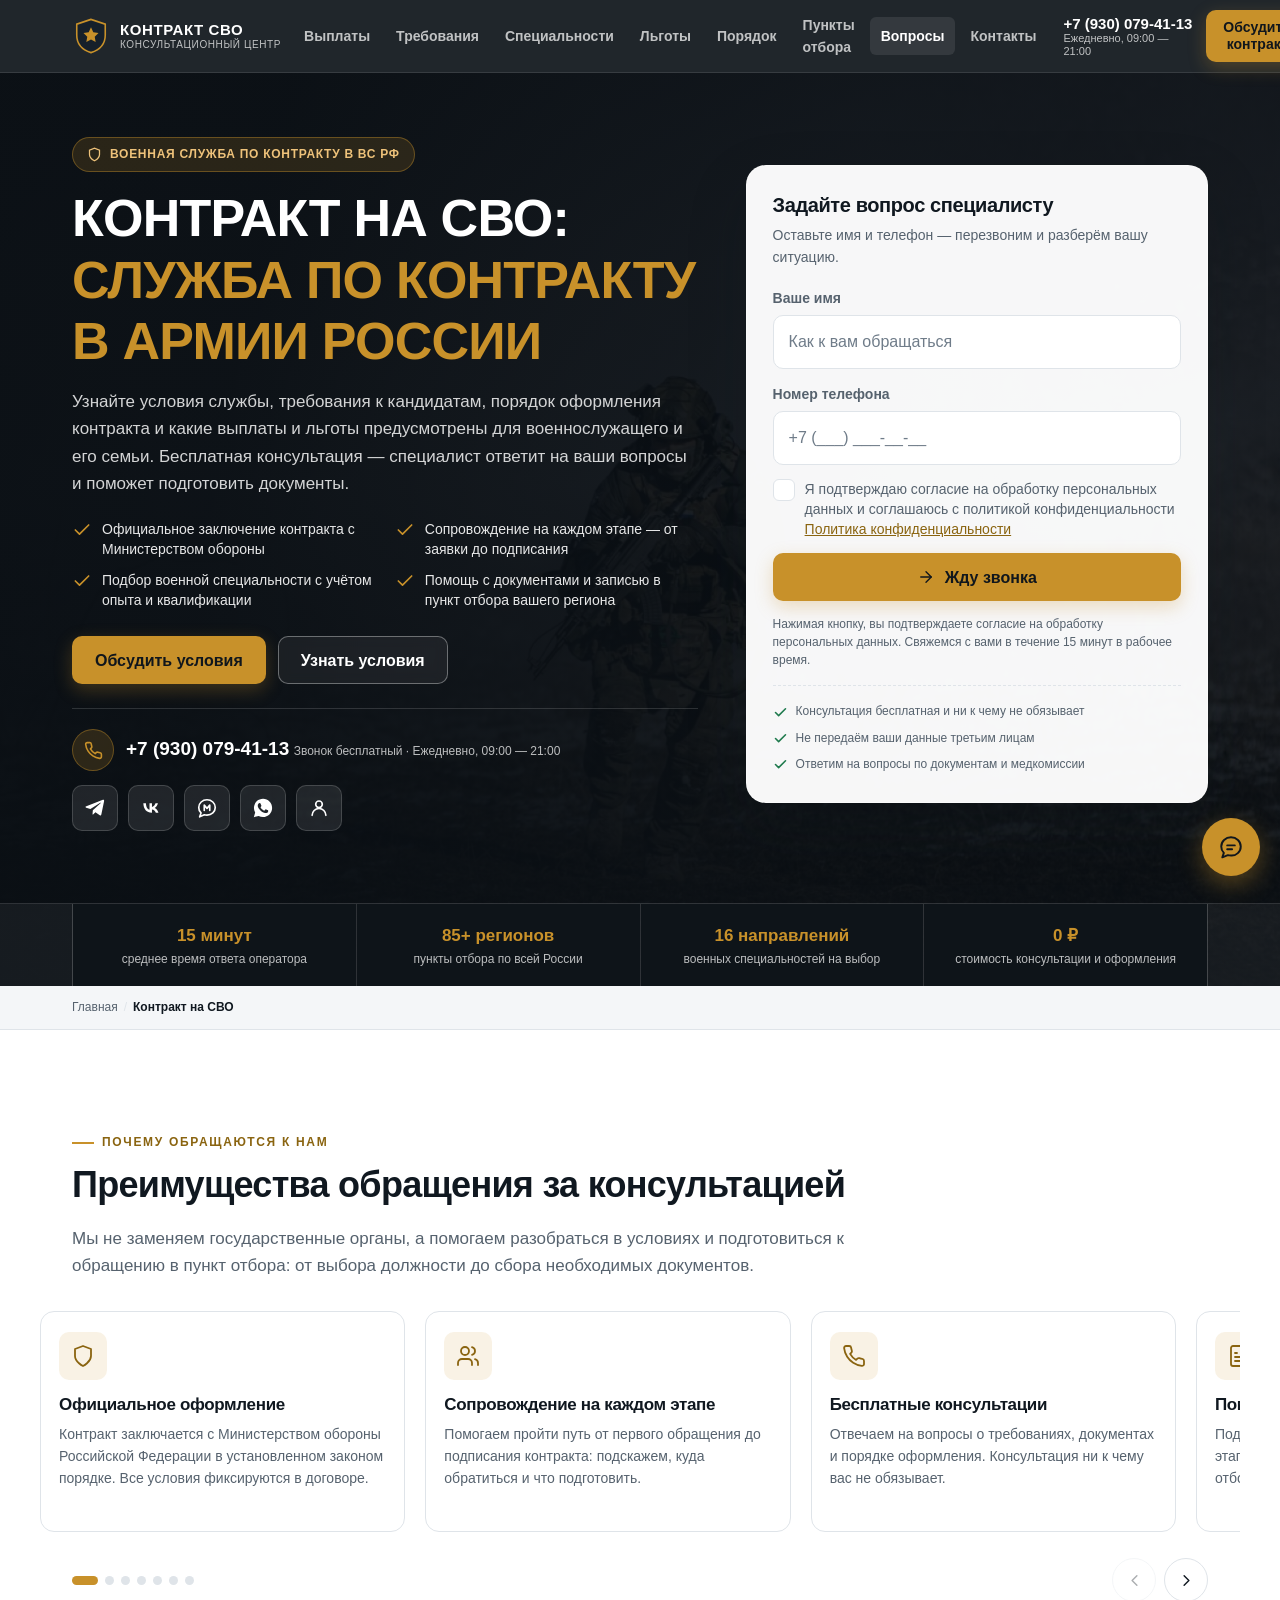
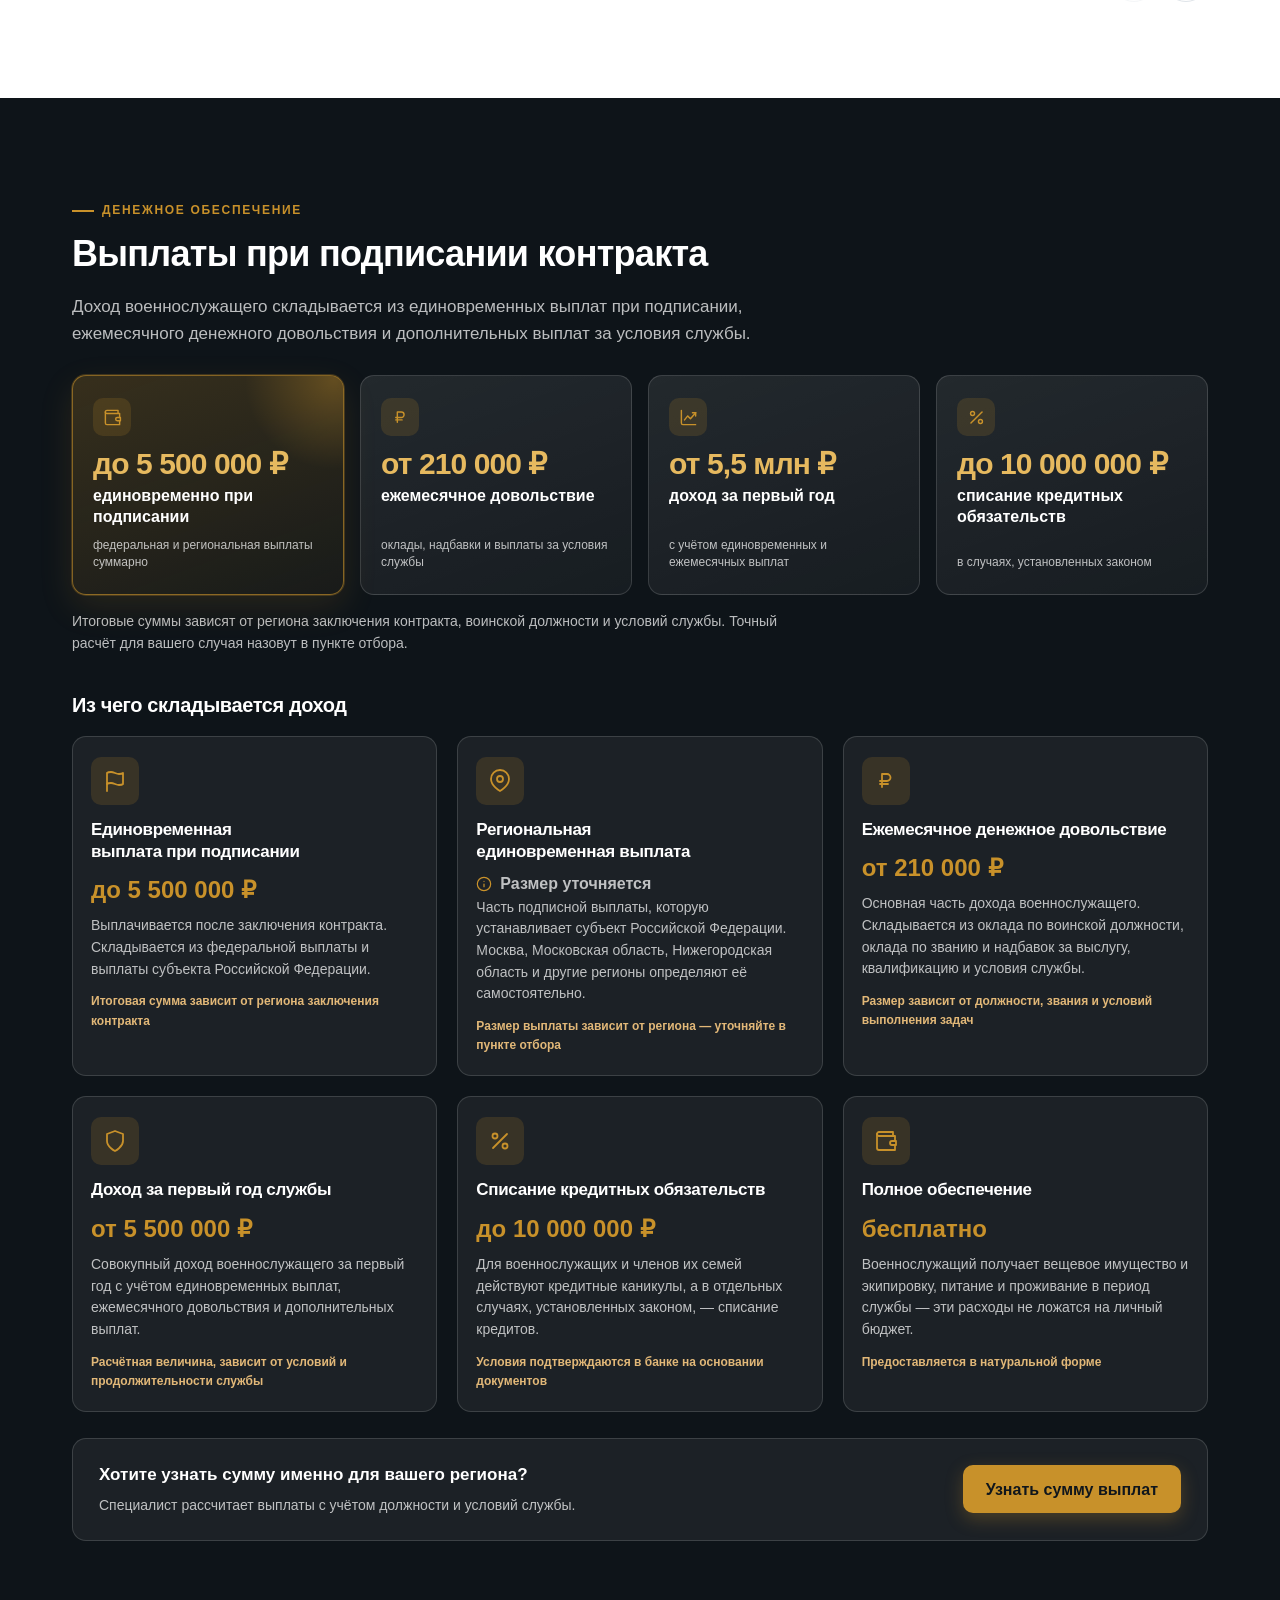
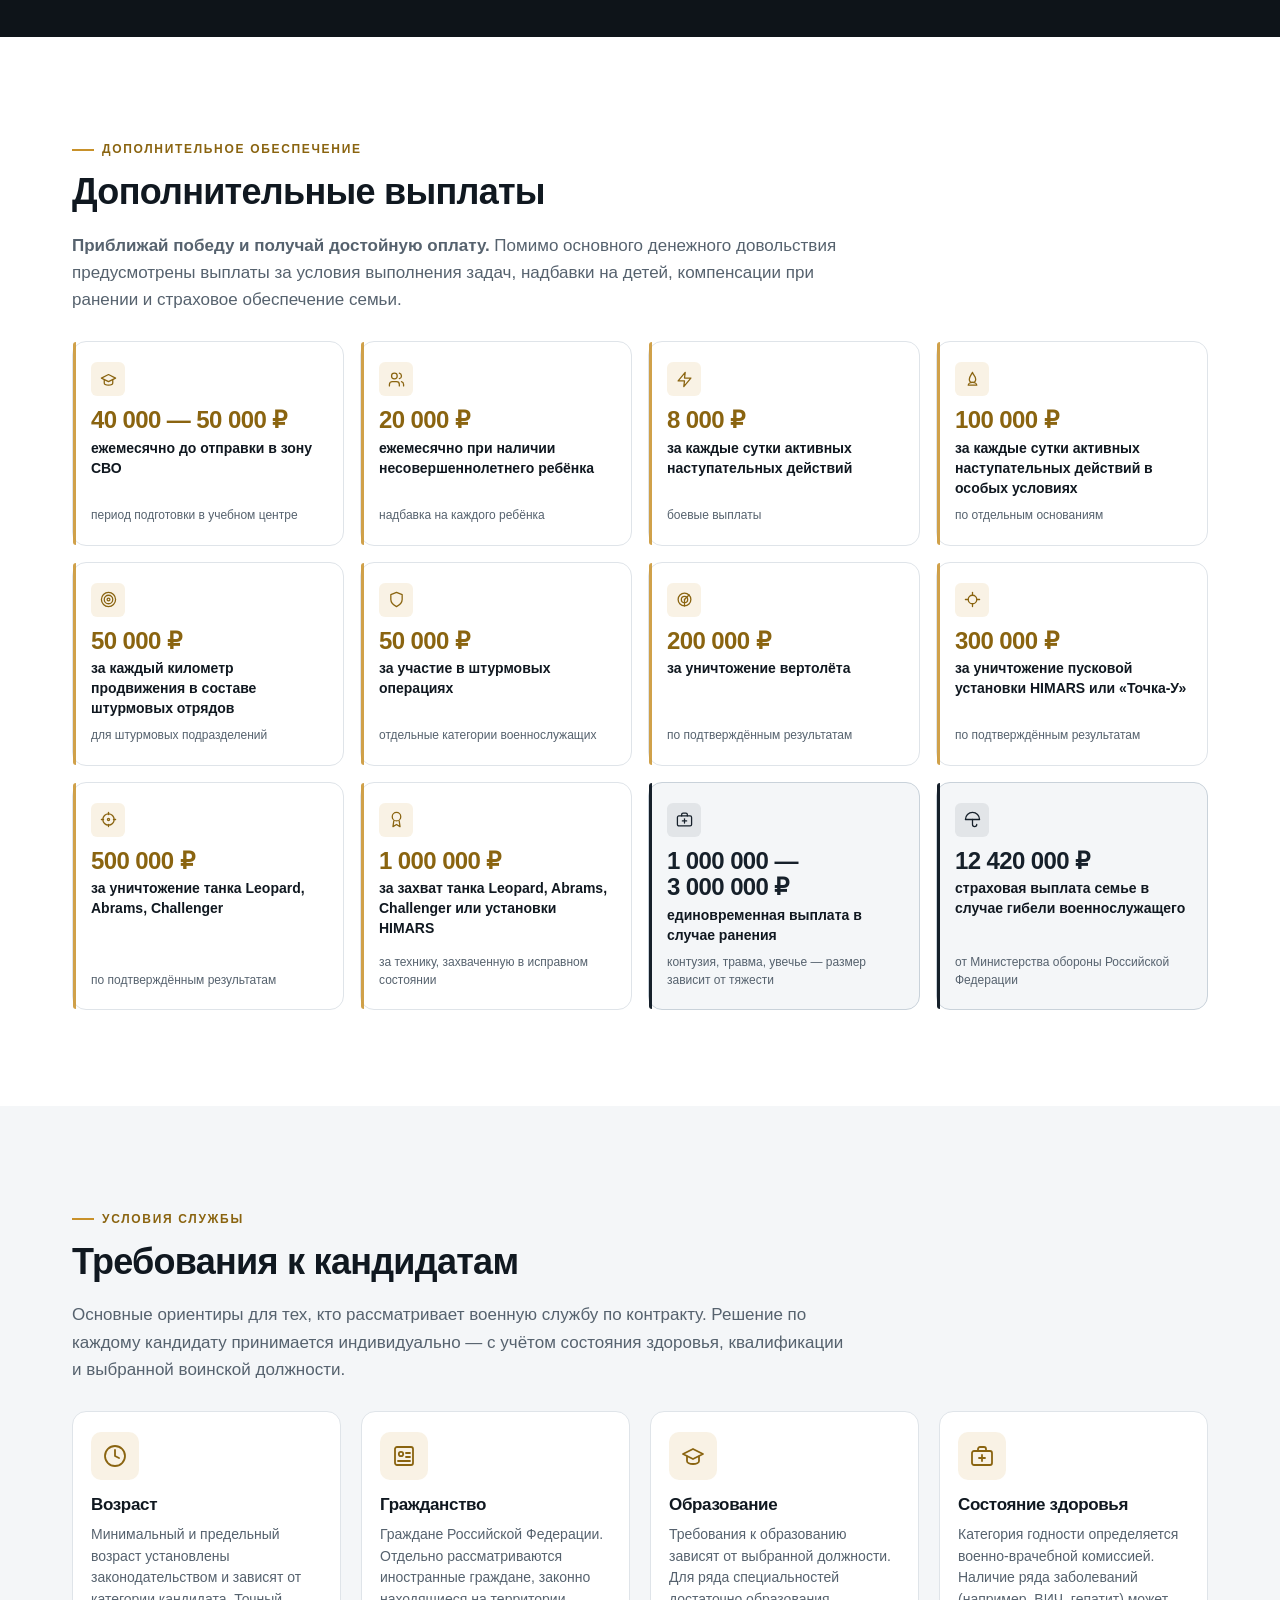
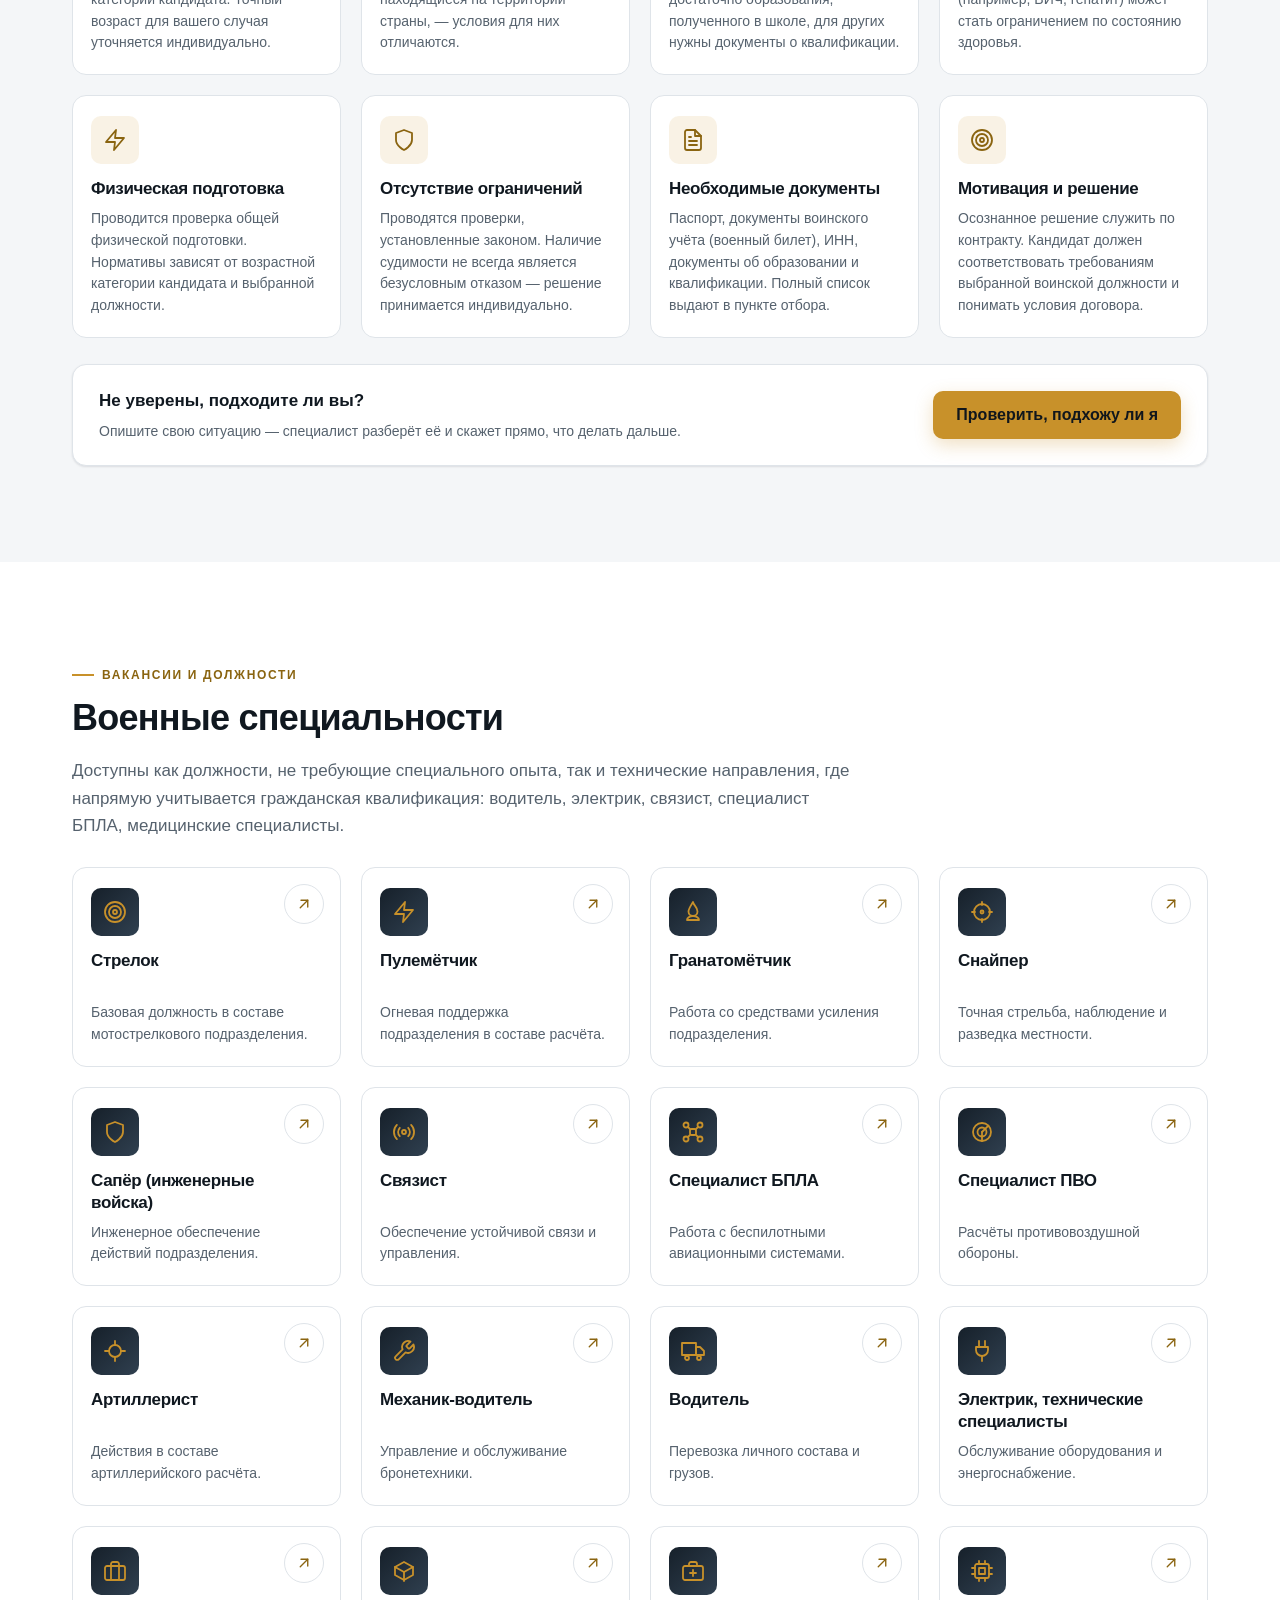
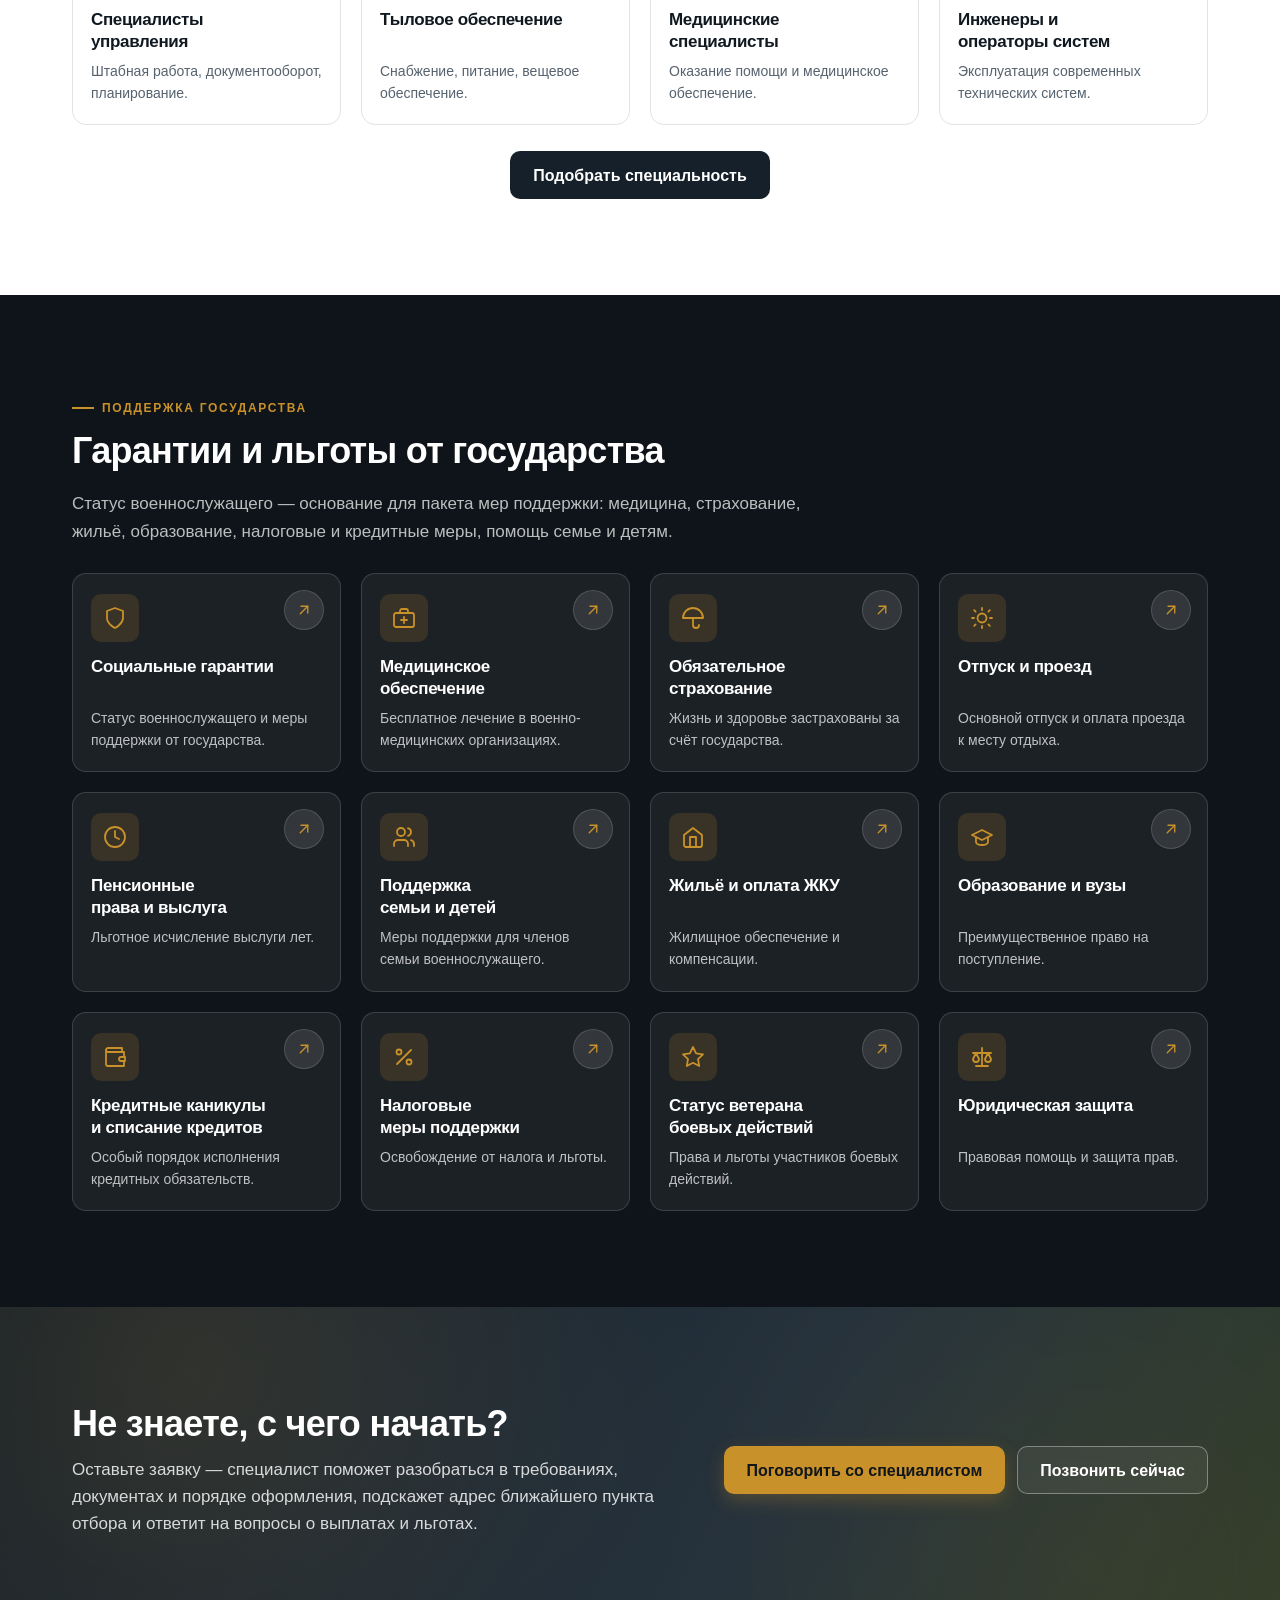
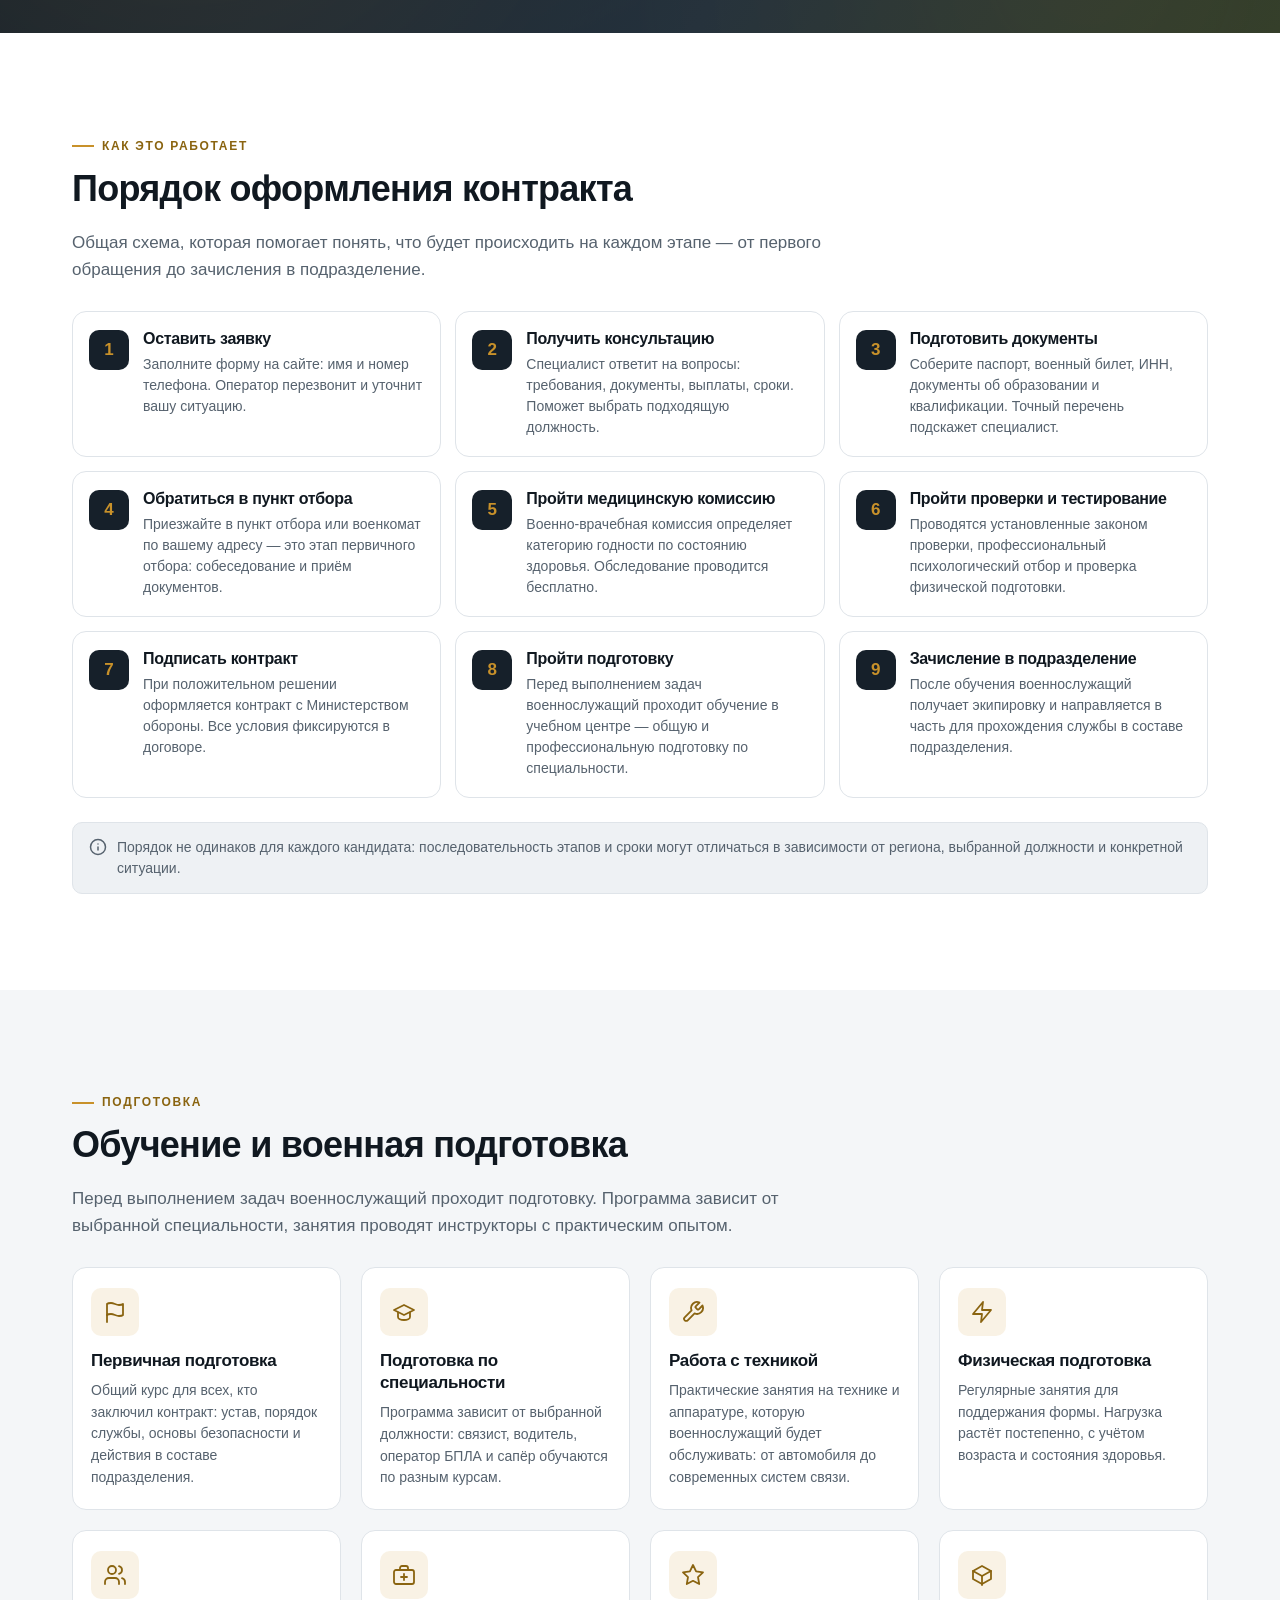
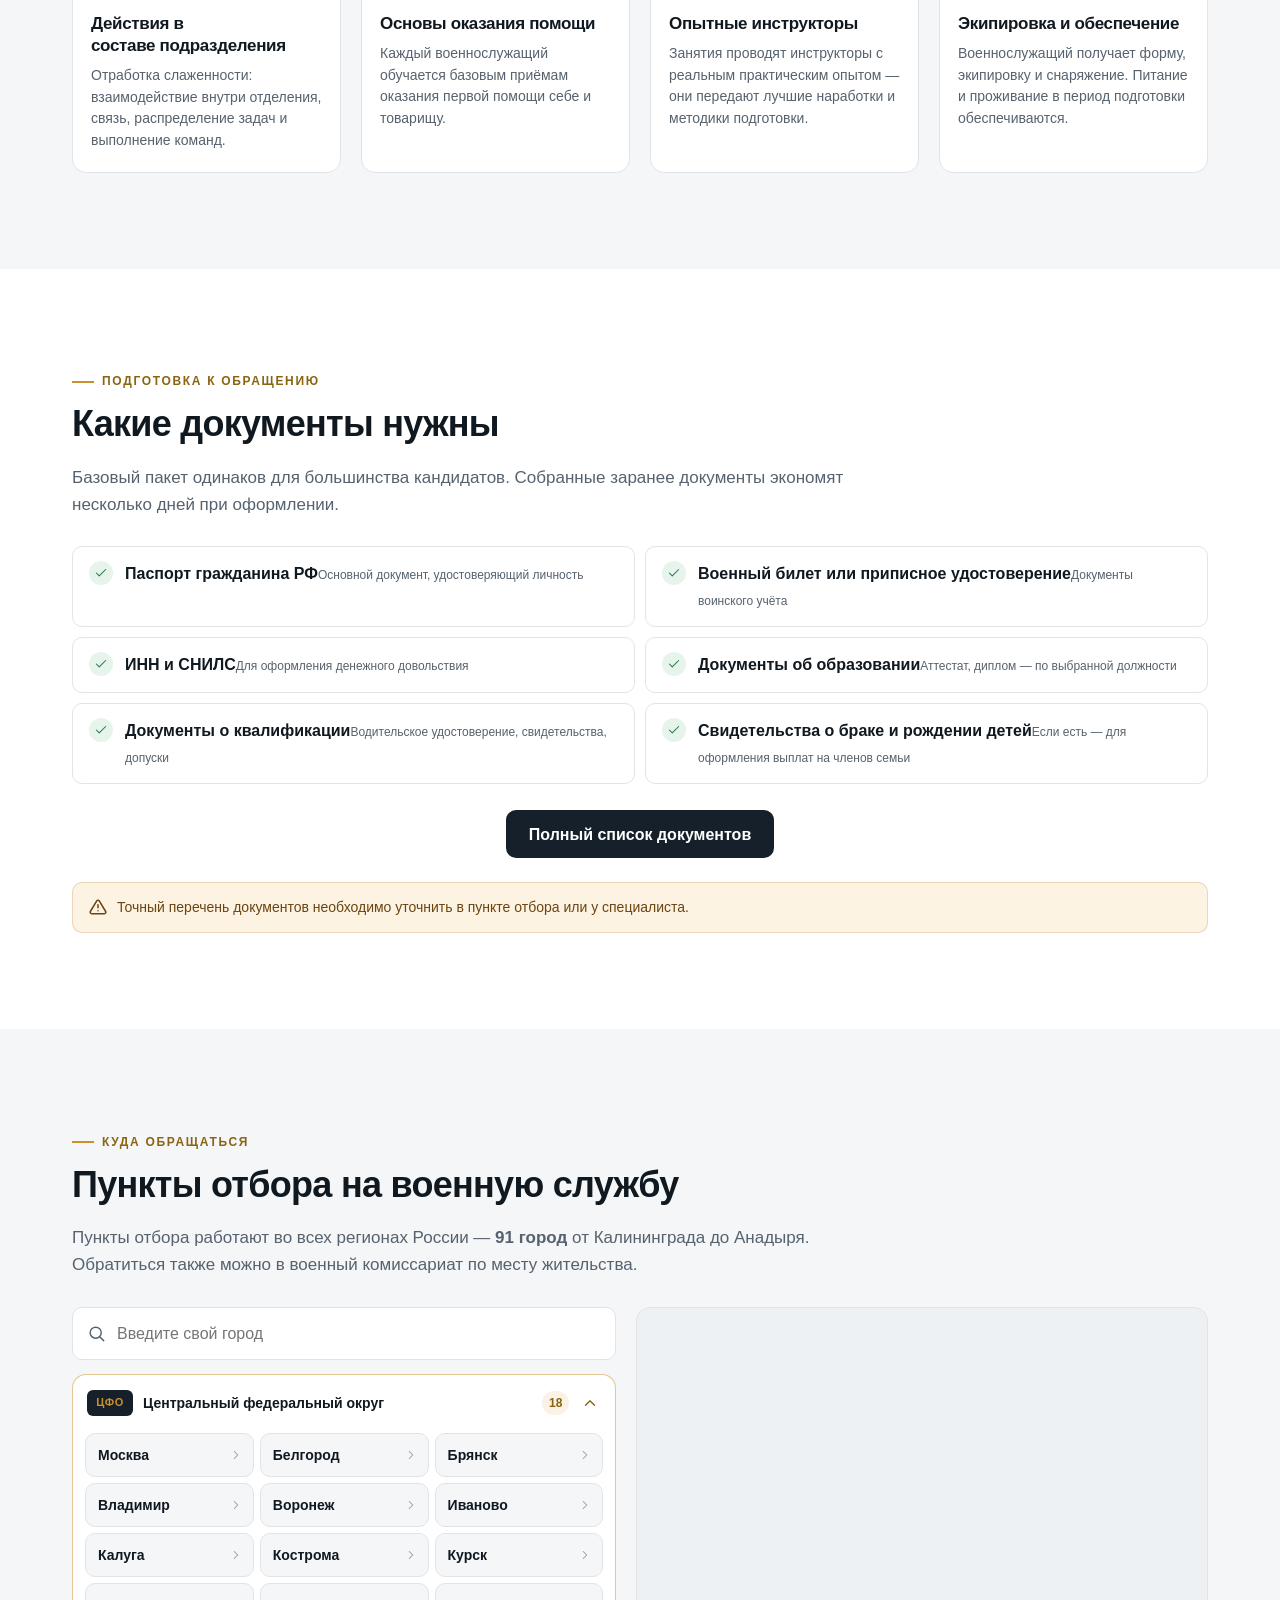
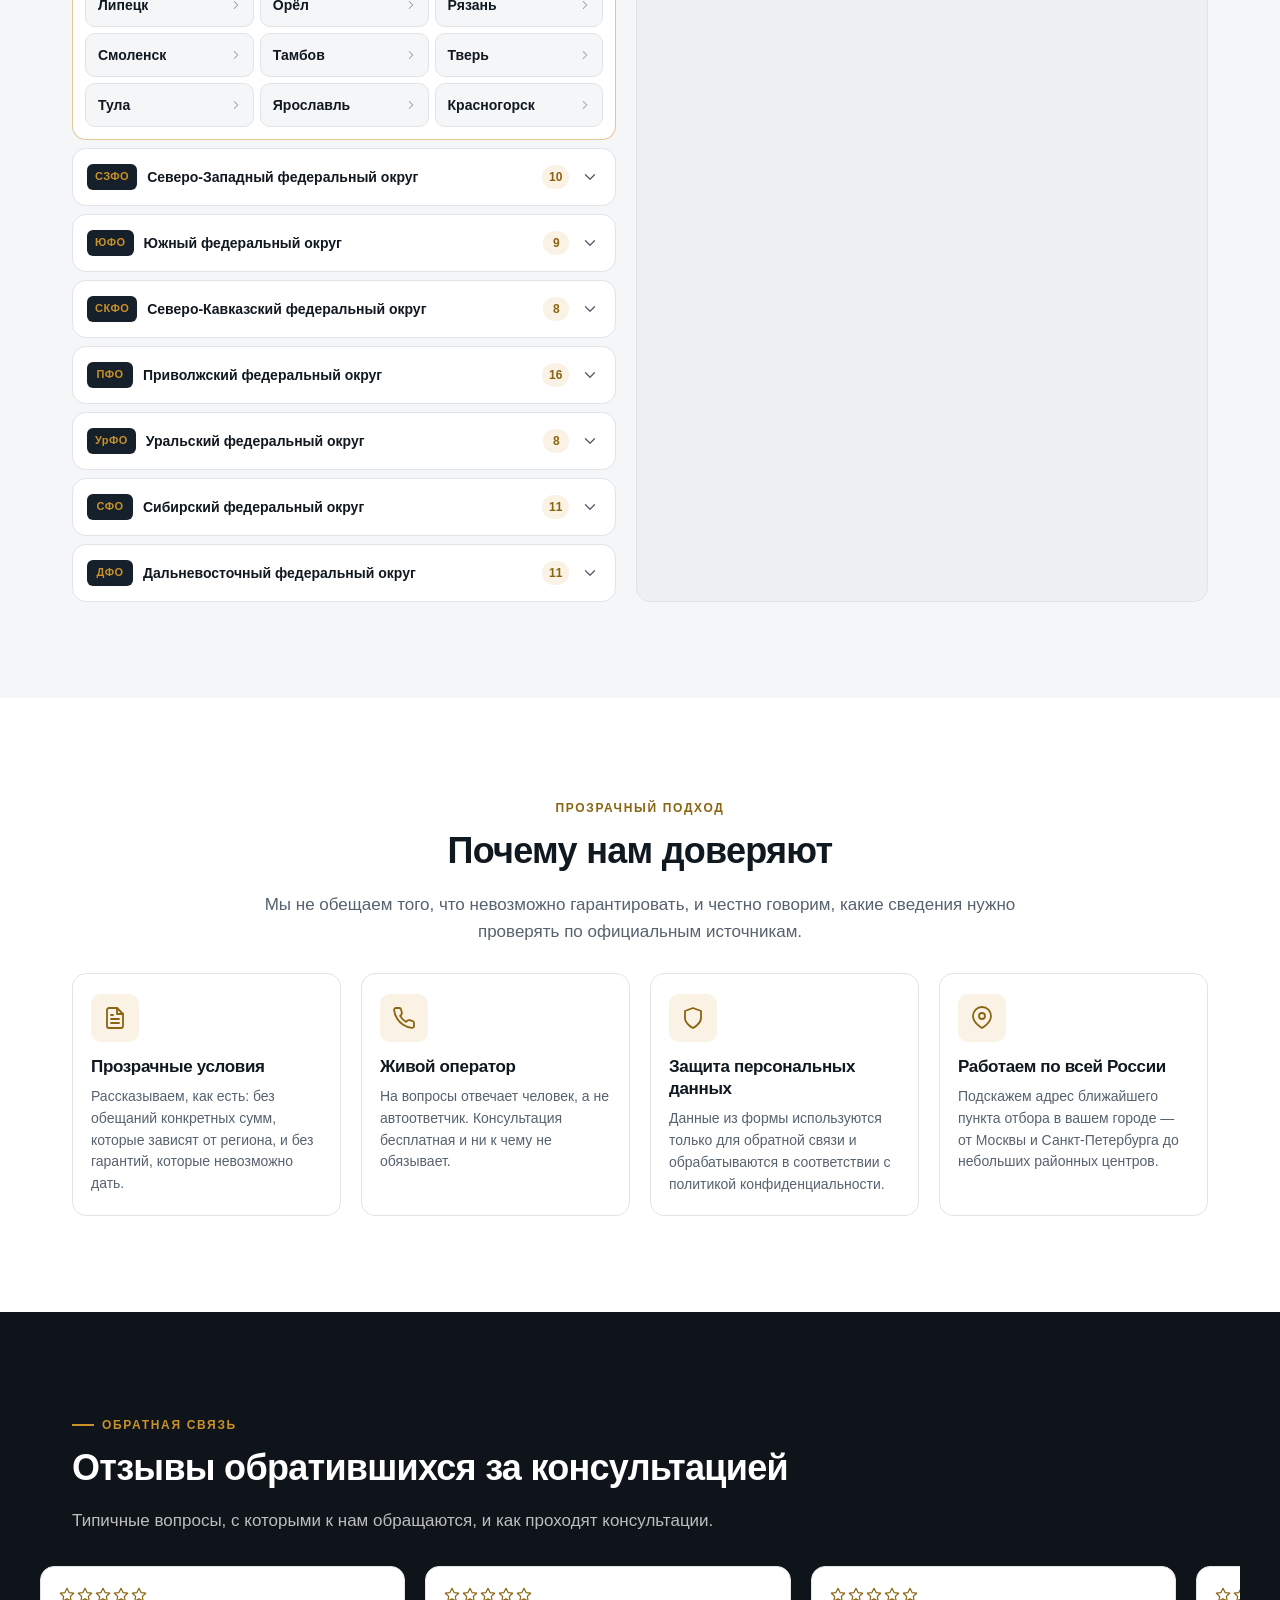
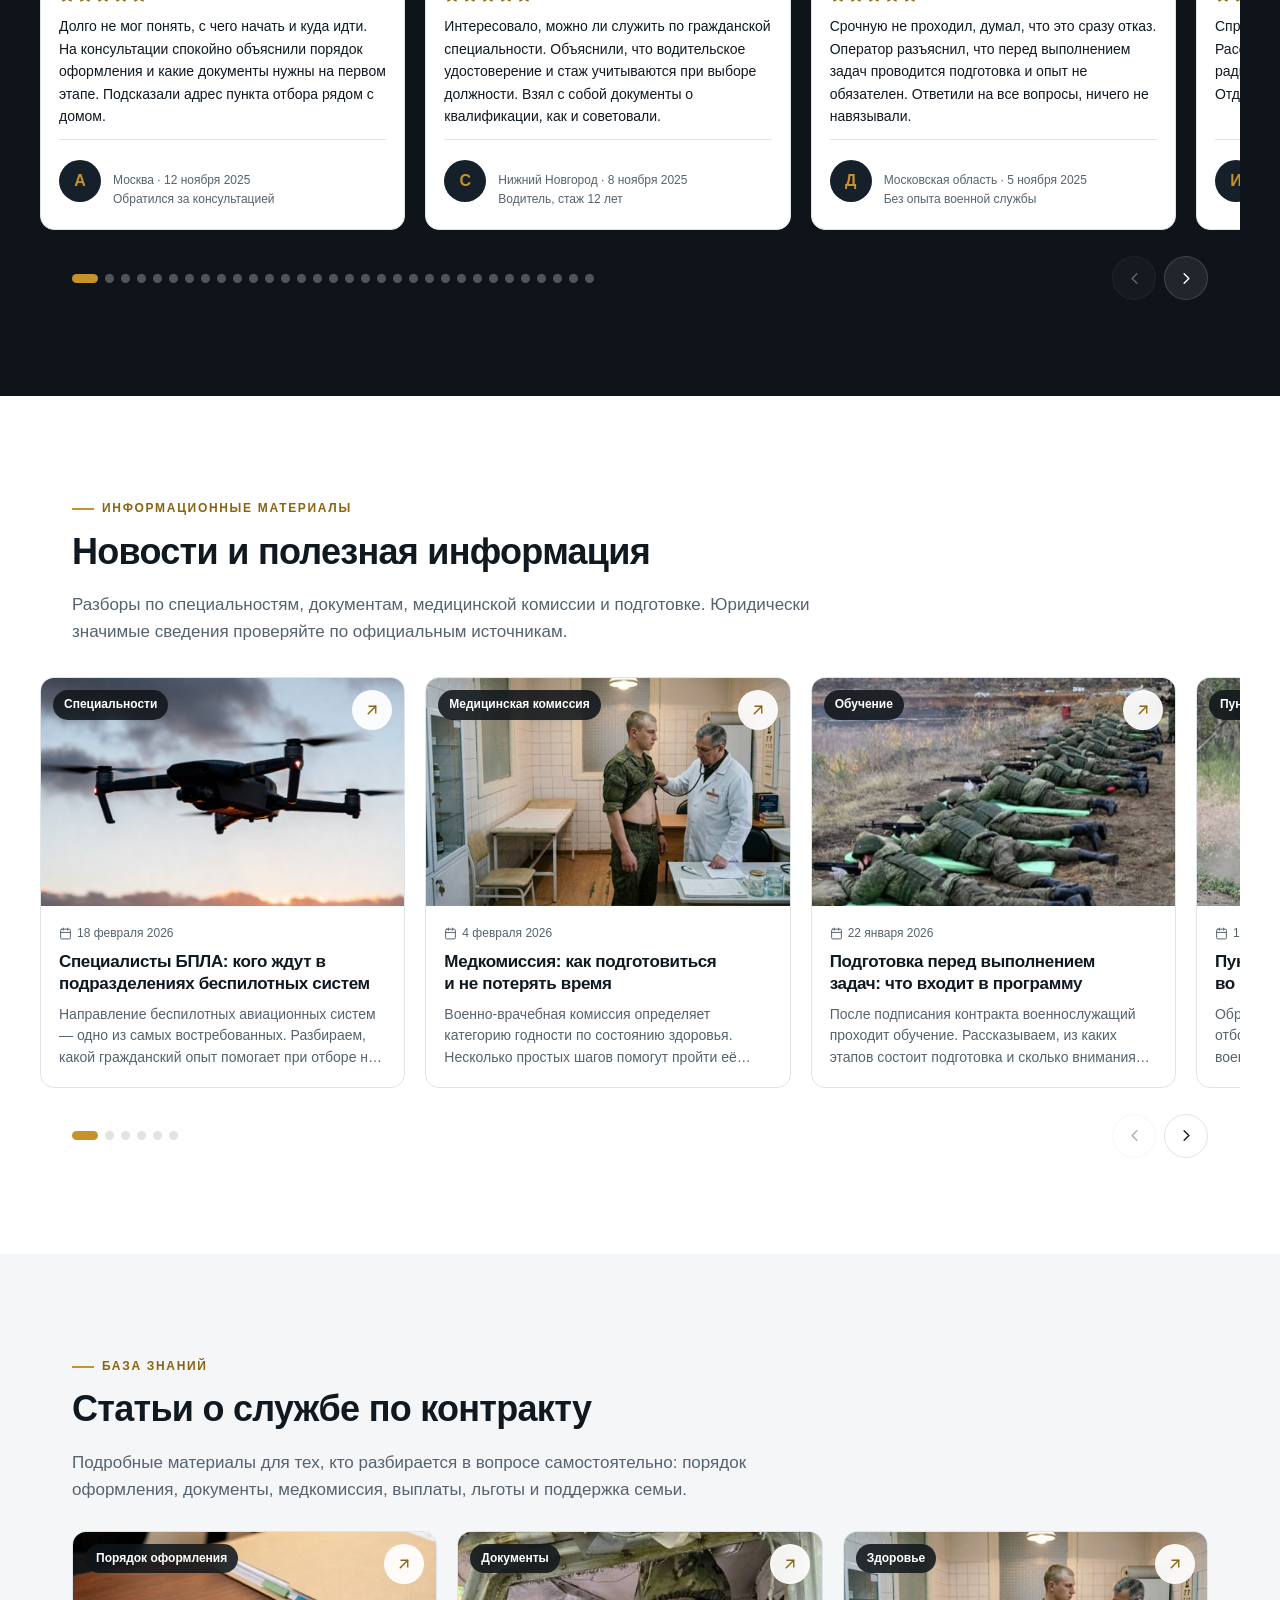
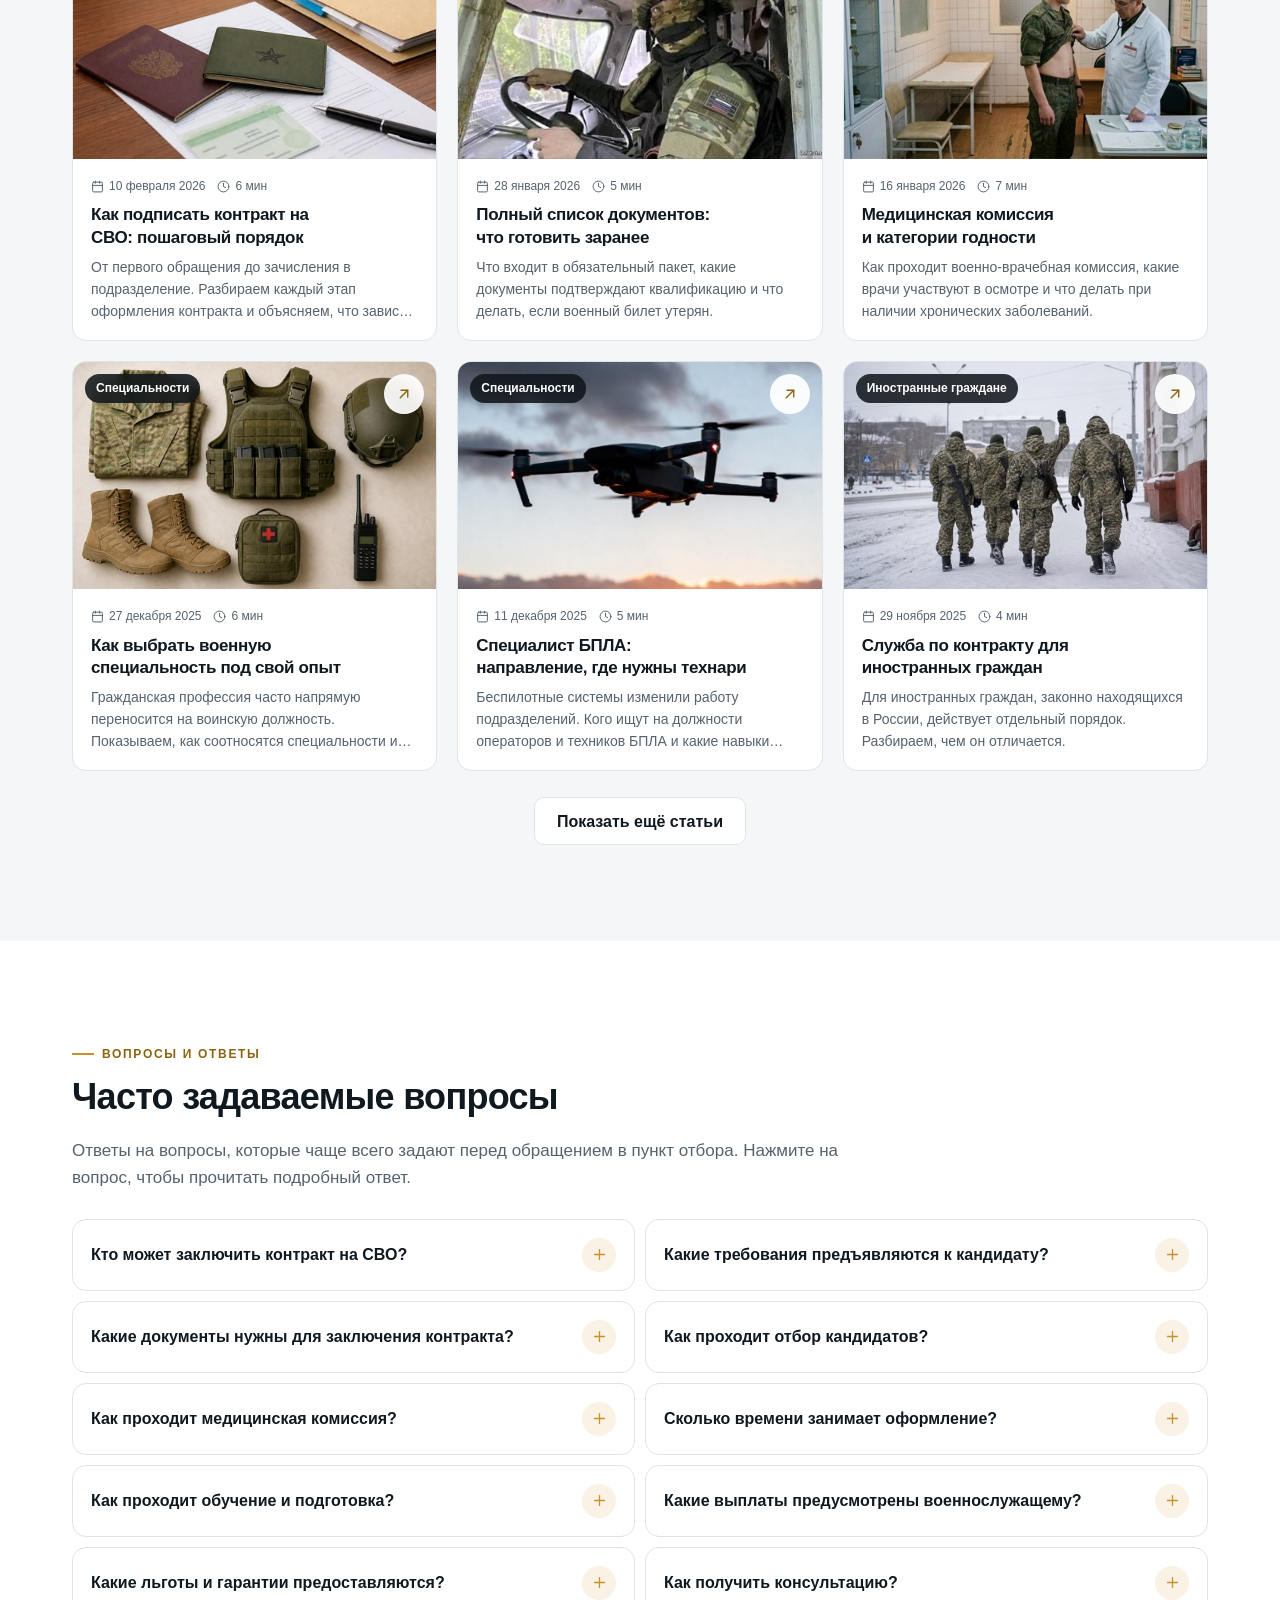
==== commit 7023cb2a: "Контент собран в один файл, исправлен невидимый текст, стабильные UTM 1. assets/js/data/site-content" ====
--- a/index.html
+++ b/index.html
@@ -9,7 +9,7 @@
 <meta name="robots" content="index, follow, max-image-preview:large">
 <meta name="theme-color" content="#0e1419">
 <meta name="format-detection" content="telephone=no">
-<link rel="canonical" href="https://example.ru/">
+<link rel="canonical" href="https://xn----8sbe0aignfczgnl9b9e7b.xn--p1ai/">
 
 <!-- Open Graph -->
 <meta property="og:type" content="website">
@@ -17,8 +17,8 @@
 <meta property="og:site_name" content="Контракт СВО — информационно-консультационный центр">
 <meta property="og:title" content="Заключить контракт на СВО — Служба по контракту с Минобороны РФ">
 <meta property="og:description" content="Контракт на СВО: служба по контракту и условия. Требования к кандидатам, выплаты, льготы, документы и порядок оформления.">
-<meta property="og:url" content="https://example.ru/">
-<meta property="og:image" content="https://example.ru/assets/img/hero-soldier.jpg">
+<meta property="og:url" content="https://xn----8sbe0aignfczgnl9b9e7b.xn--p1ai/">
+<meta property="og:image" content="https://xn----8sbe0aignfczgnl9b9e7b.xn--p1ai/assets/img/hero-soldier.jpg">
 <meta property="og:image:width" content="1600">
 <meta property="og:image:height" content="1066">
 <meta property="og:image:alt" content="Военнослужащий по контракту в экипировке">
@@ -27,7 +27,7 @@
 <meta name="twitter:card" content="summary_large_image">
 <meta name="twitter:title" content="Заключить контракт на СВО — Служба по контракту с Минобороны РФ">
 <meta name="twitter:description" content="Условия службы по контракту, требования, выплаты, льготы и порядок оформления. Бесплатная консультация.">
-<meta name="twitter:image" content="https://example.ru/assets/img/hero-soldier.jpg">
+<meta name="twitter:image" content="https://xn----8sbe0aignfczgnl9b9e7b.xn--p1ai/assets/img/hero-soldier.jpg">
 
 <link rel="icon" href="favicon.svg" type="image/svg+xml">
 <link rel="apple-touch-icon" href="favicon.svg">
@@ -41,25 +41,25 @@
   "@graph": [
     {
       "@type": "WebSite",
-      "@id": "https://example.ru/#website",
-      "url": "https://example.ru/",
+      "@id": "https://xn----8sbe0aignfczgnl9b9e7b.xn--p1ai/#website",
+      "url": "https://xn----8sbe0aignfczgnl9b9e7b.xn--p1ai/",
       "name": "Контракт СВО — информационно-консультационный центр",
       "inLanguage": "ru-RU",
       "description": "Информация об условиях службы по контракту в Вооружённых силах Российской Федерации"
     },
     {
       "@type": "WebPage",
-      "@id": "https://example.ru/#webpage",
-      "url": "https://example.ru/",
+      "@id": "https://xn----8sbe0aignfczgnl9b9e7b.xn--p1ai/#webpage",
+      "url": "https://xn----8sbe0aignfczgnl9b9e7b.xn--p1ai/",
       "name": "Заключить контракт на СВО — Служба по контракту с Минобороны РФ",
-      "isPartOf": { "@id": "https://example.ru/#website" },
+      "isPartOf": { "@id": "https://xn----8sbe0aignfczgnl9b9e7b.xn--p1ai/#website" },
       "description": "Контракт на СВО: служба по контракту и условия. Требования, выплаты и порядок оформления."
     },
     {
       "@type": "Organization",
-      "@id": "https://example.ru/#org",
+      "@id": "https://xn----8sbe0aignfczgnl9b9e7b.xn--p1ai/#org",
       "name": "Контракт СВО — информационно-консультационный центр",
-      "url": "https://example.ru/",
+      "url": "https://xn----8sbe0aignfczgnl9b9e7b.xn--p1ai/",
       "telephone": "+7 (930) 079-41-13",
       "areaServed": "RU",
       "sameAs": [
@@ -77,7 +77,7 @@
     {
       "@type": "BreadcrumbList",
       "itemListElement": [
-        { "@type": "ListItem", "position": 1, "name": "Главная", "item": "https://example.ru/" },
+        { "@type": "ListItem", "position": 1, "name": "Главная", "item": "https://xn----8sbe0aignfczgnl9b9e7b.xn--p1ai/" },
         { "@type": "ListItem", "position": 2, "name": "Контракт на СВО" }
       ]
     },
@@ -1018,12 +1018,7 @@
 <script src="assets/js/config.js"></script>
 <script src="assets/js/utm.js"></script>
 <script src="assets/js/icons.js"></script>
-<script src="assets/js/data/content.js"></script>
-<script src="assets/js/data/faq.js"></script>
-<script src="assets/js/data/reviews.js"></script>
-<script src="assets/js/data/news.js"></script>
-<script src="assets/js/data/articles.js"></script>
-<script src="assets/js/data/chat.js"></script>
+<script src="assets/js/data/site-content.js"></script>
 <script src="assets/js/app.js"></script>
 <script src="assets/js/chat.js"></script>
 </body>
--- a/assets/css/style.css
+++ b/assets/css/style.css
@@ -1763,7 +1763,11 @@
   font-weight: 700;
 }
 
-/* Компактный CTA внутри секции */
+/* Компактный CTA внутри секции.
+   Блок используется и на тёмном фоне (выплаты), и на светлом (требования),
+   поэтому базовые цвета рассчитаны на светлый фон, а для .section--dark
+   ниже заданы отдельные значения. Иначе белый текст оказывается
+   на светлой подложке и становится нечитаемым. */
 .cta-inline {
   display: grid;
   gap: 14px;
@@ -1771,8 +1775,9 @@
   margin-top: 26px;
   padding: 20px;
   border-radius: var(--r-lg);
-  background: rgba(255, 255, 255, 0.06);
-  border: 1px solid var(--border-dark);
+  background: var(--card);
+  border: 1px solid var(--border);
+  box-shadow: var(--shadow-sm);
 }
 
 @media (min-width: 760px) {
@@ -1785,13 +1790,28 @@
 
 .cta-inline strong {
   display: block;
-  color: #fff;
+  color: var(--fg);
   font-size: var(--fs-lg);
   margin-bottom: 4px;
 }
 
 .cta-inline span {
   font-size: var(--fs-sm);
+  color: var(--fg-muted);
+}
+
+/* На тёмной секции возвращаем светлую типографику */
+.section--dark .cta-inline {
+  background: rgba(255, 255, 255, 0.06);
+  border-color: var(--border-dark);
+  box-shadow: none;
+}
+
+.section--dark .cta-inline strong {
+  color: #fff;
+}
+
+.section--dark .cta-inline span {
   color: var(--fg-invert-muted);
 }
 
@@ -3856,7 +3876,9 @@
   right: 0;
   bottom: 72px;
   width: min(384px, calc(100vw - 40px));
-  height: min(600px, calc(100dvh - 160px));
+  /* При сильном увеличении страницы 100dvh становится маленьким,
+     и без нижней границы окно схлопывалось в полоску */
+  height: clamp(280px, calc(100dvh - 160px), 600px);
   display: flex;
   flex-direction: column;
   background: var(--bg);
